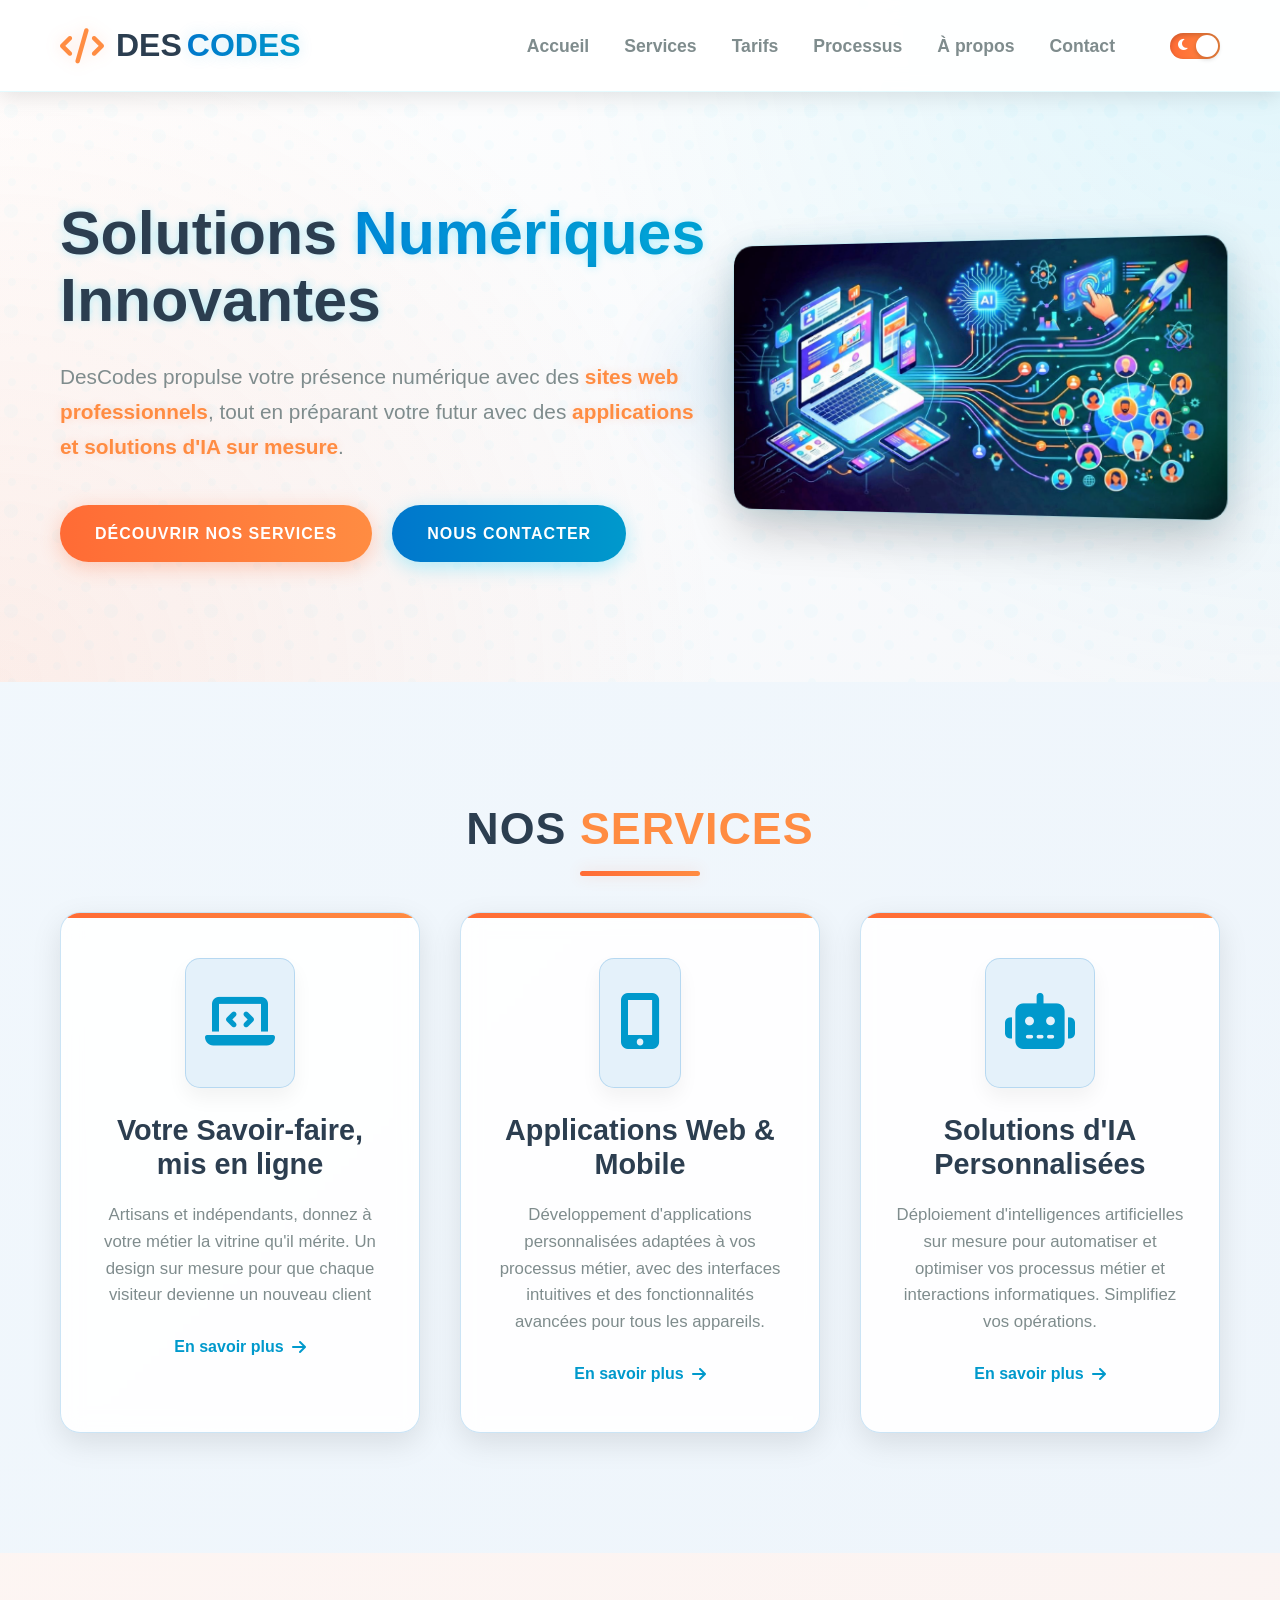
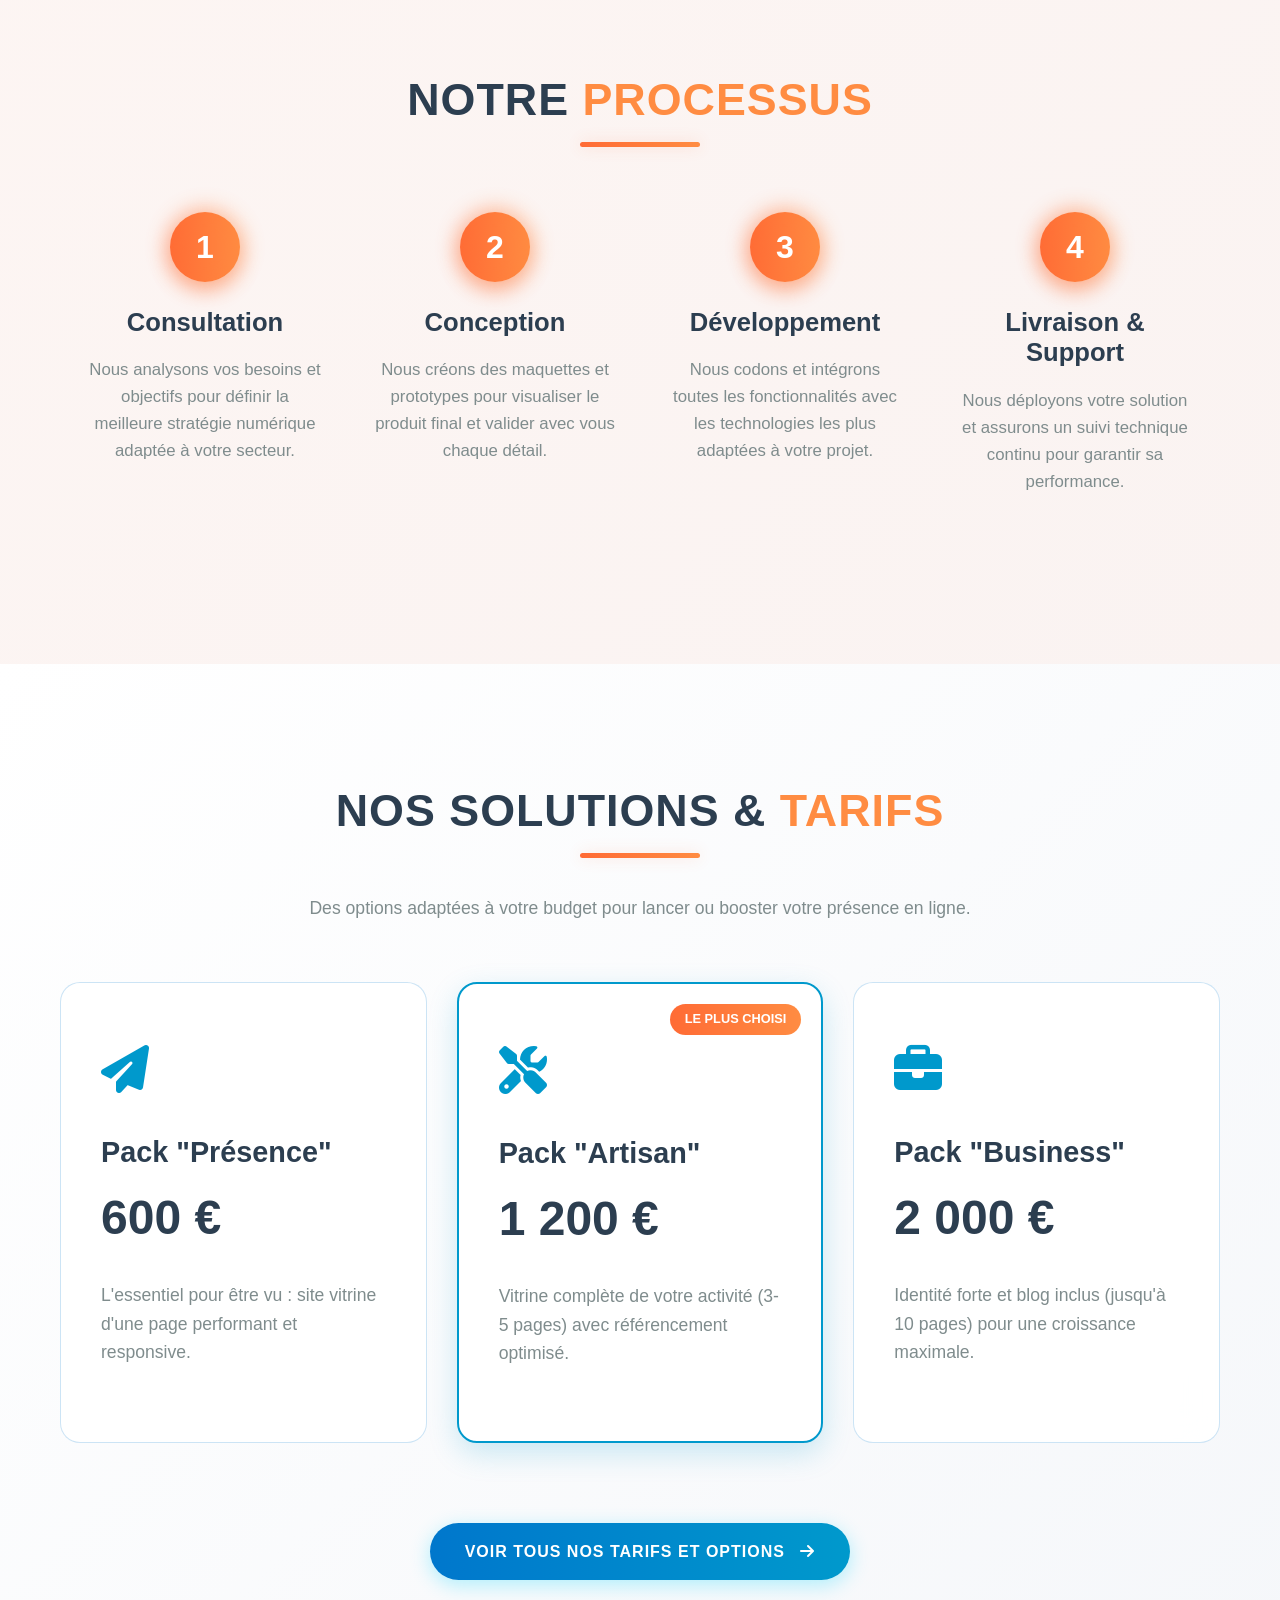
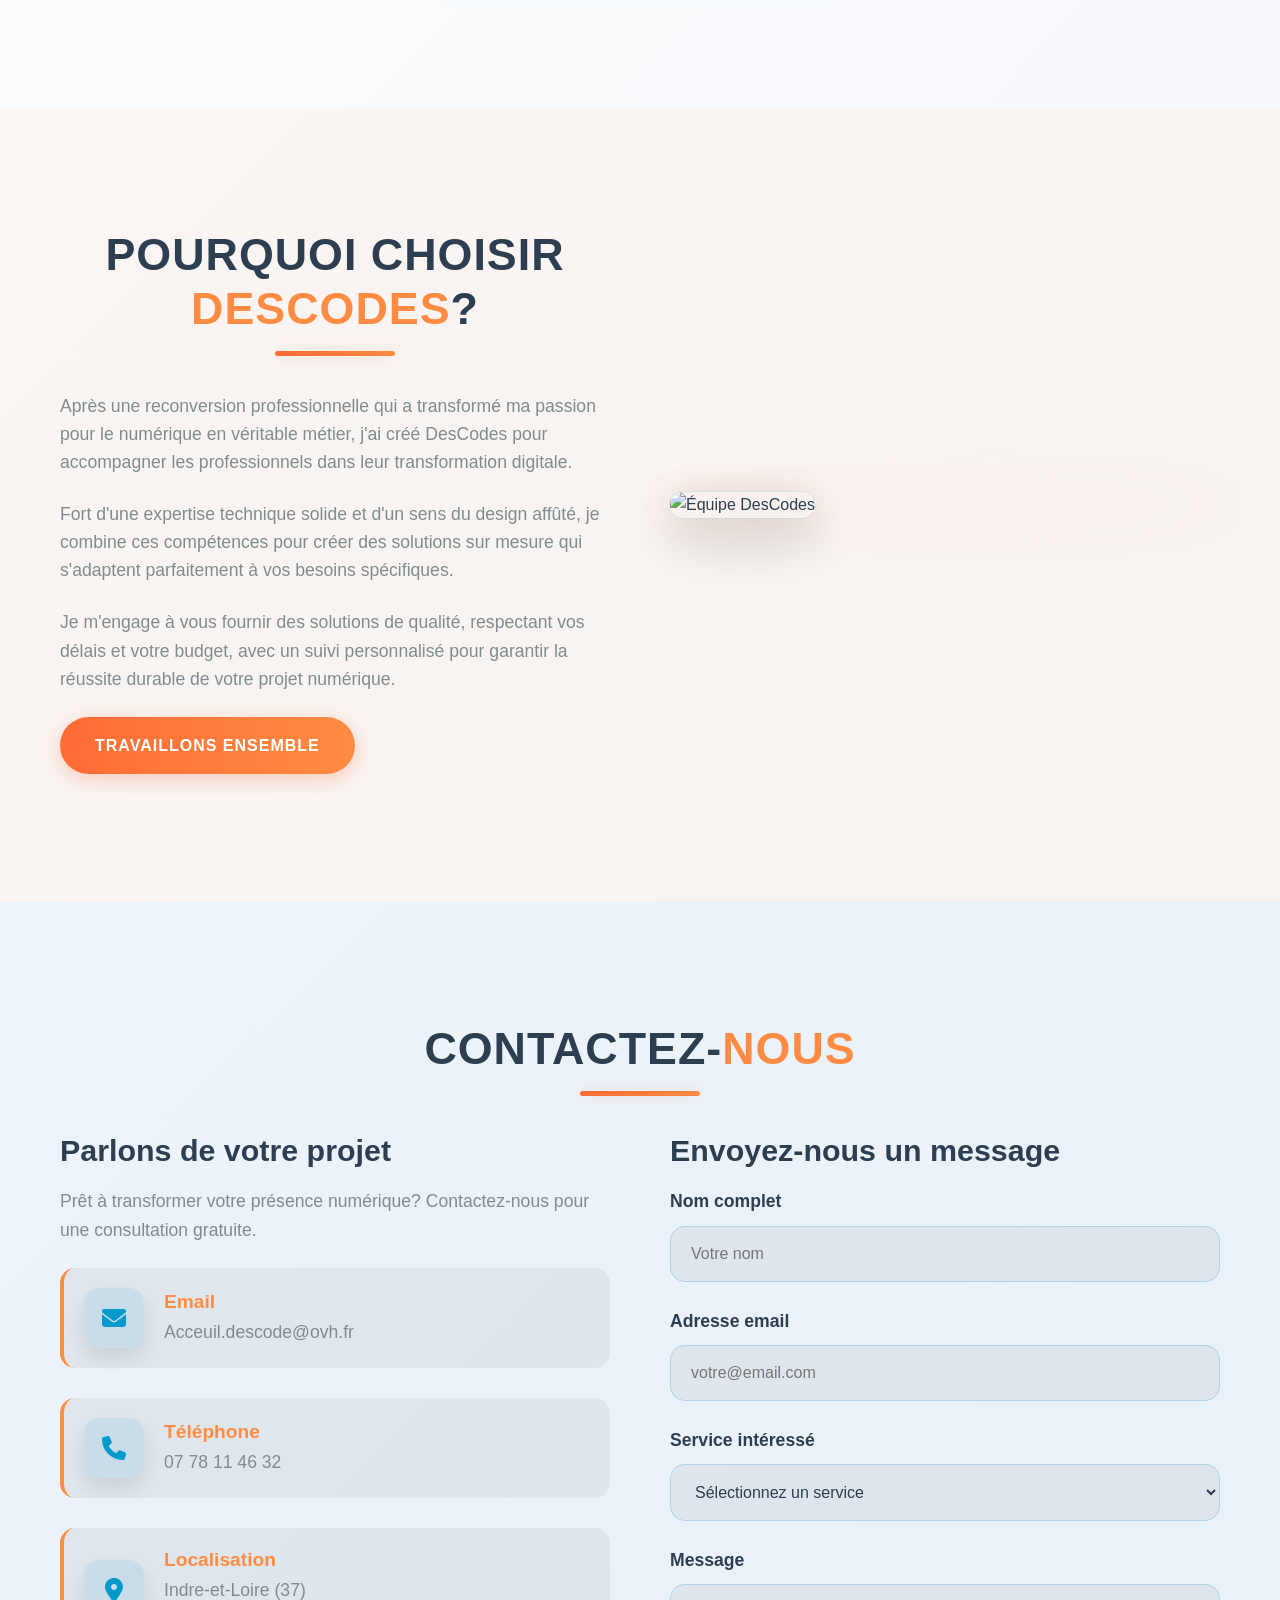
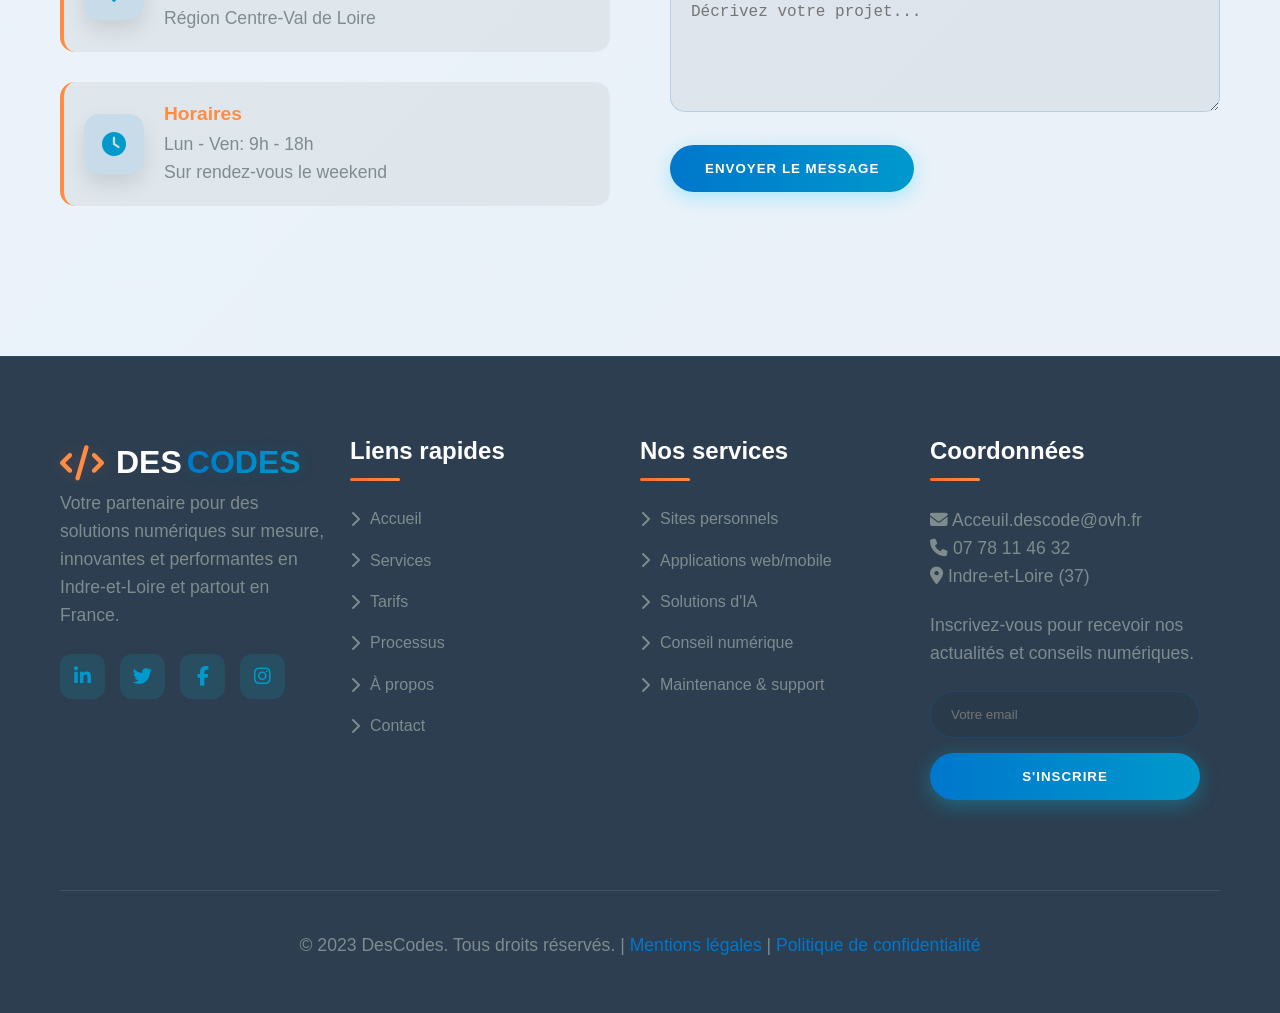
==== index.html @ be6fcc23 "Maj 02/03/26-20h45" ====
<!DOCTYPE html>
<html lang="fr">

<head>
    <meta charset="UTF-8">
    <meta name="viewport" content="width=device-width, initial-scale=1.0">
    <title>DesCodes | Solutions Numériques Innovantes</title>
    <link rel="stylesheet" href="https://cdnjs.cloudflare.com/ajax/libs/font-awesome/6.4.0/css/all.min.css">
    <link rel="stylesheet" href="css/style.css">
    <script>
        (function () {
            const savedTheme = localStorage.getItem('theme') || (window.matchMedia('(prefers-color-scheme: light)').matches ? 'light' : 'dark');
            document.documentElement.setAttribute('data-theme', savedTheme);
        })();
    </script>
</head>

<body>
    <!-- Header avec navigation -->
    <header>
        <div class="container header-container">
            <div class="logo">
                <i class="fas fa-code"></i>
                Des<span>Codes</span>
            </div>
            <nav class="desktop-nav">
                <ul id="navMenu">
                    <li><a href="#home">Accueil</a></li>
                    <li><a href="#services">Services</a></li>
                    <li><a href="pages_html/tarifs.html">Tarifs</a></li>
                    <li><a href="#process">Processus</a></li>
                    <li><a href="#about">À propos</a></li>
                    <li><a href="#contact">Contact</a></li>
                    <li class="desktop-theme">
                        <div class="theme-toggle">
                            <input type="checkbox" id="themeToggle">
                            <label for="themeToggle" class="toggle-slider">
                                <div class="toggle-icons">
                                    <i class="fas fa-moon"></i>
                                    <i class="fas fa-sun"></i>
                                </div>
                            </label>
                        </div>
                    </li>
                </ul>
            </nav>
            <div class="mobile-menu">
                <div class="theme-toggle desktop-theme">
                    <input type="checkbox" id="mobileThemeToggle">
                    <label for="mobileThemeToggle" class="toggle-slider">
                        <div class="toggle-icons">
                            <i class="fas fa-moon"></i>
                            <i class="fas fa-sun"></i>
                        </div>
                    </label>
                </div>
                <div class="mobile-menu-btn" id="mobileMenuBtn">
                    <i class="fas fa-bars"></i>
                </div>
            </div>
        </div>
    </header>

    <!-- Menu mobile -->
    <div class="mobile-nav" id="mobileNav">
        <button class="close-menu" id="closeMenu">
            <i class="fas fa-times"></i>
        </button>
        <ul>
            <li><a href="#home">Accueil</a></li>
            <li><a href="#services">Services</a></li>
            <li><a href="tarifs.html">Tarifs</a></li>
            <li><a href="#process">Processus</a></li>
            <li><a href="#about">À propos</a></li>
            <li><a href="#contact">Contact</a></li>
        </ul>
        <div class="mobile-theme-toggle">
            <span>Thème</span>
            <div class="theme-toggle">
                <input type="checkbox" id="mobileNavThemeToggle">
                <label for="mobileNavThemeToggle" class="toggle-slider">
                    <div class="toggle-icons">
                        <i class="fas fa-moon"></i>
                        <i class="fas fa-sun"></i>
                    </div>
                </label>
            </div>
        </div>
    </div>

    <!-- Section Hero -->
    <section class="hero" id="home">
        <div class="container hero-container">
            <div class="hero-content">
                <h1>Solutions <span>Numériques</span> Innovantes</h1>
                <p>DesCodes propulse votre présence numérique avec des <span class="hero-highlight">sites web
                        professionnels</span>, tout en préparant votre futur avec des <span
                        class="hero-highlight">applications et solutions d'IA
                        sur mesure</span>.</p>
                <div class="hero-buttons">
                    <a href="#services" class="btn">Découvrir nos services</a>
                    <a href="#contact" class="btn btn-neon">Nous contacter</a>
                </div>
            </div>
            <div class="hero-visual">
                <img src="media/hero.png" alt="DesCodes - Propulser le futur numérique">
            </div>
        </div>
    </section>

    <!-- Section Services -->
    <section class="services" id="services">
        <div class="container">
            <h2>Nos <span class="highlight">Services</span></h2>
            <div class="services-grid">
                <div class="service-card">
                    <div class="service-icon">
                        <i class="fas fa-laptop-code"></i>
                    </div>
                    <h3>Votre Savoir-faire, mis en ligne</h3>
                    <p>Artisans et indépendants, donnez à votre métier la vitrine qu'il mérite. Un design sur mesure
                        pour que chaque visiteur devienne un nouveau client</p>
                    <a href="#contact">En savoir plus <i class="fas fa-arrow-right"></i></a>
                </div>
                <div class="service-card">
                    <div class="service-icon">
                        <i class="fas fa-mobile-alt"></i>
                    </div>
                    <h3>Applications Web & Mobile</h3>
                    <p>Développement d'applications personnalisées adaptées à vos processus métier, avec des interfaces
                        intuitives et des fonctionnalités avancées pour tous les appareils.</p>
                    <a href="#contact">En savoir plus <i class="fas fa-arrow-right"></i></a>
                </div>
                <div class="service-card">
                    <div class="service-icon">
                        <i class="fas fa-robot"></i>
                    </div>
                    <h3>Solutions d'IA Personnalisées</h3>
                    <p>Déploiement d'intelligences artificielles sur mesure pour automatiser et optimiser vos processus
                        métier et interactions informatiques. Simplifiez vos opérations.</p>
                    <a href="#contact">En savoir plus <i class="fas fa-arrow-right"></i></a>
                </div>
            </div>
        </div>
    </section>

    <!-- Section Processus -->
    <section class="process" id="process">
        <div class="container">
            <h2>Notre <span class="highlight">Processus</span></h2>
            <div class="process-steps">
                <div class="step">
                    <div class="step-number">1</div>
                    <h3>Consultation</h3>
                    <p>Nous analysons vos besoins et objectifs pour définir la meilleure stratégie numérique adaptée à
                        votre secteur.</p>
                </div>
                <div class="step">
                    <div class="step-number">2</div>
                    <h3>Conception</h3>
                    <p>Nous créons des maquettes et prototypes pour visualiser le produit final et valider avec vous
                        chaque détail.</p>
                </div>
                <div class="step">
                    <div class="step-number">3</div>
                    <h3>Développement</h3>
                    <p>Nous codons et intégrons toutes les fonctionnalités avec les technologies les plus adaptées à
                        votre projet.</p>
                </div>
                <div class="step">
                    <div class="step-number">4</div>
                    <h3>Livraison & Support</h3>
                    <p>Nous déployons votre solution et assurons un suivi technique continu pour garantir sa
                        performance.</p>
                </div>
            </div>
        </div>
    </section>

    <!-- Section Aperçu Tarifs -->
    <section class="pricing-section" id="pricing-preview">
        <div class="container">
            <div class="pricing-header">
                <h2>Nos Solutions & <span class="highlight">Tarifs</span></h2>
                <p>Des options adaptées à votre budget pour lancer ou booster votre présence en ligne.</p>
            </div>

            <div class="pricing-grid">
                <!-- Pack Pré-visualisé 1 -->
                <div class="pricing-card">
                    <div class="pricing-icon"><i class="fas fa-paper-plane"></i></div>
                    <h3>Pack "Présence"</h3>
                    <div class="pricing-price">600 €</div>
                    <p>L'essentiel pour être vu : site vitrine d'une page performant et responsive.</p>
                </div>

                <!-- Pack Pré-visualisé 2 -->
                <div class="pricing-card featured">
                    <div class="badge">Le plus choisi</div>
                    <div class="pricing-icon"><i class="fas fa-tools"></i></div>
                    <h3>Pack "Artisan"</h3>
                    <div class="pricing-price">1 200 €</div>
                    <p>Vitrine complète de votre activité (3-5 pages) avec référencement optimisé.</p>
                </div>

                <!-- Pack Pré-visualisé 3 -->
                <div class="pricing-card">
                    <div class="pricing-icon"><i class="fas fa-briefcase"></i></div>
                    <h3>Pack "Business"</h3>
                    <div class="pricing-price">2 000 €</div>
                    <p>Identité forte et blog inclus (jusqu'à 10 pages) pour une croissance maximale.</p>
                </div>
            </div>

            <div style="text-align: center; margin-top: 40px;">
                <a href="pages_html/tarifs.html" class="btn btn-neon">Voir tous nos tarifs et options <i
                        class="fas fa-arrow-right" style="margin-left: 10px;"></i></a>
            </div>
        </div>
    </section>

    <!-- Section À propos -->
    <section class="about" id="about">
        <div class="container about-container">
            <div class="about-content">
                <h2>Pourquoi Choisir <span class="highlight">DesCodes</span>?</h2>
                <p>Après une reconversion professionnelle qui a transformé ma passion pour le numérique en véritable
                    métier, j'ai créé DesCodes pour accompagner les professionnels dans leur transformation digitale.
                </p>
                <p>Fort d'une expertise technique solide et d'un sens du design affûté, je combine ces compétences pour
                    créer des solutions sur mesure qui s'adaptent parfaitement à vos besoins spécifiques.</p>
                <p>Je m'engage à vous fournir des solutions de qualité, respectant vos délais et votre budget, avec un
                    suivi personnalisé pour garantir la réussite durable de votre projet numérique.</p>
                <a href="#contact" class="btn">Travaillons ensemble</a>
            </div>
            <div class="about-visual">
                <img src="https://images.unsplash.com/photo-1522071820081-009f0129c71c?ixlib=rb-4.0.3&ixid=M3wxMjA3fDB8MHxwaG90by1wYWdlfHx8fGVufDB8fHx8fA%3D%3D&auto=format&fit=crop&w=1170&q=80"
                    alt="Équipe DesCodes">
            </div>
        </div>
    </section>

    <!-- Section Contact -->
    <section class="contact" id="contact">
        <div class="container">
            <h2>Contactez-<span class="highlight">nous</span></h2>
            <div class="contact-container">
                <div class="contact-info">
                    <h3>Parlons de votre projet</h3>
                    <p>Prêt à transformer votre présence numérique? Contactez-nous pour une consultation gratuite.</p>

                    <div class="contact-info-item">
                        <div class="contact-info-icon">
                            <i class="fas fa-envelope"></i>
                        </div>
                        <div class="contact-detail">
                            <h4>Email</h4>
                            <p>Acceuil.descode@ovh.fr</p>
                        </div>
                    </div>

                    <div class="contact-info-item">
                        <div class="contact-info-icon">
                            <i class="fas fa-phone"></i>
                        </div>
                        <div class="contact-detail">
                            <h4>Téléphone</h4>
                            <p>07 78 11 46 32</p>
                        </div>
                    </div>

                    <div class="contact-info-item">
                        <div class="contact-info-icon">
                            <i class="fas fa-map-marker-alt"></i>
                        </div>
                        <div class="contact-detail">
                            <h4>Localisation</h4>
                            <p>Indre-et-Loire (37)<br>Région Centre-Val de Loire</p>
                        </div>
                    </div>

                    <div class="contact-info-item">
                        <div class="contact-info-icon">
                            <i class="fas fa-clock"></i>
                        </div>
                        <div class="contact-detail">
                            <h4>Horaires</h4>
                            <p>Lun - Ven: 9h - 18h<br>Sur rendez-vous le weekend</p>
                        </div>
                    </div>
                </div>

                <div class="contact-form">
                    <h3>Envoyez-nous un message</h3>
                    <form id="contactForm">
                        <div class="form-group">
                            <label for="name">Nom complet</label>
                            <input type="text" id="name" class="form-control" placeholder="Votre nom" required>
                        </div>
                        <div class="form-group">
                            <label for="email">Adresse email</label>
                            <input type="email" id="email" class="form-control" placeholder="votre@email.com" required>
                        </div>
                        <div class="form-group">
                            <label for="service">Service intéressé</label>
                            <select id="service" class="form-control" required>
                                <option value="">Sélectionnez un service</option>
                                <option value="site">Site personnel pour professionnel</option>
                                <option value="app">Application web ou mobile</option>
                                <option value="ia">Solution d'IA personnalisée</option>
                                <option value="multiple">Plusieurs services</option>
                                <option value="autre">Autre projet</option>
                            </select>
                        </div>
                        <div class="form-group">
                            <label for="message">Message</label>
                            <textarea id="message" class="form-control" rows="5" placeholder="Décrivez votre projet..."
                                required></textarea>
                        </div>
                        <button type="submit" class="btn btn-neon">Envoyer le message</button>
                    </form>
                </div>
            </div>
        </div>
    </section>

    <!-- Footer -->
    <footer>
        <div class="container">
            <div class="footer-container">
                <div class="footer-col">
                    <div class="logo">
                        <i class="fas fa-code"></i>
                        Des<span>Codes</span>
                    </div>
                    <p>Votre partenaire pour des solutions numériques sur mesure, innovantes et performantes en
                        Indre-et-Loire et partout en France.</p>
                    <div class="social-links">
                        <a href="#" title="LinkedIn"><i class="fab fa-linkedin-in"></i></a>
                        <a href="#" title="Twitter"><i class="fab fa-twitter"></i></a>
                        <a href="#" title="Facebook"><i class="fab fa-facebook-f"></i></a>
                        <a href="#" title="Instagram"><i class="fab fa-instagram"></i></a>
                    </div>
                </div>
                <div class="footer-col">
                    <h3>Liens rapides</h3>
                    <ul class="footer-links">
                        <li><a href="#home"><i class="fas fa-chevron-right"></i> Accueil</a></li>
                        <li><a href="#services"><i class="fas fa-chevron-right"></i> Services</a></li>
                        <li><a href="pages_html/tarifs.html"><i class="fas fa-chevron-right"></i> Tarifs</a></li>
                        <li><a href="#process"><i class="fas fa-chevron-right"></i> Processus</a></li>
                        <li><a href="#about"><i class="fas fa-chevron-right"></i> À propos</a></li>
                        <li><a href="#contact"><i class="fas fa-chevron-right"></i> Contact</a></li>
                    </ul>
                </div>
                <div class="footer-col">
                    <h3>Nos services</h3>
                    <ul class="footer-links">
                        <li><a href="#services"><i class="fas fa-chevron-right"></i> Sites personnels</a></li>
                        <li><a href="#services"><i class="fas fa-chevron-right"></i> Applications web/mobile</a></li>
                        <li><a href="#services"><i class="fas fa-chevron-right"></i> Solutions d'IA</a></li>
                        <li><a href="#services"><i class="fas fa-chevron-right"></i> Conseil numérique</a></li>
                        <li><a href="#services"><i class="fas fa-chevron-right"></i> Maintenance & support</a></li>
                    </ul>
                </div>
                <div class="footer-col">
                    <h3>Coordonnées</h3>
                    <div class="contact-detail">
                        <p><i class="fas fa-envelope"></i> Acceuil.descode@ovh.fr</p>
                        <p><i class="fas fa-phone"></i> 07 78 11 46 32</p>
                        <p><i class="fas fa-map-marker-alt"></i> Indre-et-Loire (37)</p>
                    </div>
                    <div class="newsletter-form">
                        <p>Inscrivez-vous pour recevoir nos actualités et conseils numériques.</p>
                        <input type="email" class="newsletter-input" placeholder="Votre email">
                        <button type="submit" class="btn btn-neon" style="width: 100%;">S'inscrire</button>
                    </div>
                </div>
            </div>
            <div class="copyright">
                <p>&copy; 2023 DesCodes. Tous droits réservés. | <a href="#">Mentions légales</a> | <a
                        href="#">Politique de confidentialité</a></p>
            </div>
        </div>
    </footer>

    <script src="js/script.js"></script>
</body>

</html>
---- css/style.css ----
/* Variables de thème */
:root {
    /* Variables communes */
    --transition: all 0.3s ease;
    --shadow: 0 10px 30px rgba(0, 0, 0, 0.1);
    --radius: 20px;

    /* Thème sombre (par défaut) */
    --primary: #0a192f;
    --secondary: #00d4ff;
    --accent: #ff6b35;
    --accent-glow: rgba(255, 107, 53, 0.3);
    --neon-blue: #00f3ff;
    --neon-blue-glow: rgba(0, 243, 255, 0.4);
    --neon-orange: #ff8c42;
    --neon-orange-glow: rgba(255, 140, 66, 0.4);
    --light: #f8f9fa;
    --dark: #0a1520;
    --success: #2ecc71;
    --text: #ffffff;
    --text-light: #b0b7c3;
    --card-bg: rgba(15, 25, 45, 0.8);
    --gradient-primary: linear-gradient(135deg, #0a192f 0%, #1a2c4d 100%);
    --gradient-accent: linear-gradient(90deg, #ff6b35 0%, #ff8c42 100%);
    --gradient-neon: linear-gradient(90deg, #00d4ff 0%, #00f3ff 100%);
    --header-bg: rgba(10, 25, 47, 0.95);
    --footer-bg: #0a1520;
    --form-bg: rgba(255, 255, 255, 0.05);
    --form-border: rgba(0, 212, 255, 0.2);
}

/* Thème clair */
[data-theme="light"] {
    --primary: #ffffff;
    --secondary: #0077cc;
    --accent: #ff6b35;
    --accent-glow: rgba(255, 107, 53, 0.2);
    --neon-blue: #0099cc;
    --neon-blue-glow: rgba(0, 153, 204, 0.2);
    --neon-orange: #ff8c42;
    --neon-orange-glow: rgba(255, 140, 66, 0.2);
    --light: #f8f9fa;
    --dark: #2c3e50;
    --text: #2c3e50;
    --text-light: #7f8c8d;
    --card-bg: rgba(255, 255, 255, 0.9);
    --gradient-primary: linear-gradient(135deg, #ffffff 0%, #f5f7fa 100%);
    --gradient-accent: linear-gradient(90deg, #ff6b35 0%, #ff8c42 100%);
    --gradient-neon: linear-gradient(90deg, #0077cc 0%, #0099cc 100%);
    --header-bg: rgba(255, 255, 255, 0.95);
    --footer-bg: #2c3e50;
    --form-bg: rgba(0, 0, 0, 0.05);
    --form-border: rgba(0, 119, 204, 0.2);
}

/* Reset et styles de base */
* {
    margin: 0;
    padding: 0;
    box-sizing: border-box;
}

html {
    scroll-behavior: smooth;
}

body {
    font-family: 'Segoe UI', Tahoma, Geneva, Verdana, sans-serif;
    line-height: 1.6;
    color: var(--text);
    background: var(--gradient-primary);
    overflow-x: hidden;
    transition: var(--transition);
}

.container {
    width: 100%;
    max-width: 1200px;
    margin: 0 auto;
    padding: 0 20px;
}

/* Typographie */
h1,
h2,
h3,
h4 {
    font-weight: 800;
    line-height: 1.2;
    margin-bottom: 1rem;
}

h1 {
    font-size: 3.8rem;
    color: var(--text);
    text-shadow: 0 0 10px rgba(0, 212, 255, 0.3);
}

h1 span {
    background: var(--gradient-neon);
    -webkit-background-clip: text;
    background-clip: text;
    color: transparent;
    display: inline-block;
}

h2 {
    font-size: 2.8rem;
    color: var(--text);
    text-align: center;
    margin-bottom: 3.5rem;
    position: relative;
    text-transform: uppercase;
    letter-spacing: 1px;
}

h2:after {
    content: '';
    position: absolute;
    bottom: -20px;
    left: 50%;
    transform: translateX(-50%);
    width: 120px;
    height: 5px;
    background: var(--gradient-accent);
    border-radius: 3px;
    box-shadow: 0 0 15px var(--accent-glow);
}

h3 {
    font-size: 1.9rem;
    color: var(--text);
    margin-bottom: 1.2rem;
}

.highlight {
    color: var(--neon-orange);
    font-weight: 700;
}

p {
    margin-bottom: 1.5rem;
    color: var(--text-light);
    font-size: 1.1rem;
    transition: var(--transition);
}

a {
    text-decoration: none;
    color: var(--secondary);
    transition: var(--transition);
}

/* Boutons */
.btn {
    display: inline-block;
    padding: 16px 35px;
    background: var(--gradient-accent);
    color: white;
    border-radius: 50px;
    font-weight: 700;
    border: none;
    cursor: pointer;
    transition: var(--transition);
    text-align: center;
    text-transform: uppercase;
    letter-spacing: 1px;
    position: relative;
    overflow: hidden;
    z-index: 1;
    box-shadow: 0 5px 20px rgba(255, 107, 53, 0.3);
}

.btn:before {
    content: '';
    position: absolute;
    top: 0;
    left: 0;
    width: 100%;
    height: 100%;
    background: var(--gradient-neon);
    z-index: -1;
    opacity: 0;
    transition: var(--transition);
}

.btn:hover {
    transform: translateY(-5px);
    box-shadow: 0 10px 25px rgba(255, 107, 53, 0.4);
}

.btn:hover:before {
    opacity: 1;
}

.btn-neon {
    background: var(--gradient-neon);
    box-shadow: 0 5px 20px rgba(0, 212, 255, 0.3);
}

.btn-neon:hover {
    box-shadow: 0 10px 25px rgba(0, 212, 255, 0.4);
}

.btn-neon:before {
    background: var(--gradient-accent);
}

/* Header et Navigation */
header {
    position: fixed;
    top: 0;
    left: 0;
    width: 100%;
    z-index: 1000;
    background-color: var(--header-bg);
    backdrop-filter: blur(10px);
    box-shadow: 0 5px 20px rgba(0, 0, 0, 0.1);
    padding: 20px 0;
    transition: var(--transition);
    border-bottom: 1px solid rgba(0, 212, 255, 0.1);
}

.header-container {
    display: flex;
    justify-content: space-between;
    align-items: center;
}

.logo {
    font-size: 2rem;
    font-weight: 900;
    color: var(--text);
    display: flex;
    align-items: center;
    text-transform: uppercase;
    transition: var(--transition);
}

.logo span {
    background: var(--gradient-neon);
    -webkit-background-clip: text;
    background-clip: text;
    color: transparent;
    margin-left: 5px;
    text-shadow: 0 0 15px var(--neon-blue-glow);
}

.logo i {
    margin-right: 12px;
    color: var(--neon-orange);
    font-size: 2.2rem;
    filter: drop-shadow(0 0 8px var(--accent-glow));
}

nav ul {
    display: flex;
    list-style: none;
    align-items: center;
}

nav ul li {
    margin-left: 35px;
}

nav ul li a {
    color: var(--text-light);
    font-weight: 600;
    font-size: 1.1rem;
    position: relative;
    padding: 5px 0;
}

nav ul li a:after {
    content: '';
    position: absolute;
    bottom: 0;
    left: 0;
    width: 0;
    height: 3px;
    background: var(--gradient-accent);
    border-radius: 3px;
    transition: var(--transition);
}

nav ul li a:hover {
    color: var(--text);
}

nav ul li a:hover:after {
    width: 100%;
}

/* Toggle thème */
.theme-toggle {
    display: flex;
    align-items: center;
    margin-left: 20px;
    cursor: pointer;
}

.theme-toggle input {
    display: none;
}

.toggle-slider {
    width: 50px;
    height: 26px;
    background: var(--gradient-accent);
    border-radius: 50px;
    position: relative;
    transition: var(--transition);
    box-shadow: inset 0 2px 5px rgba(0, 0, 0, 0.2);
}

.toggle-slider:before {
    content: '';
    position: absolute;
    width: 22px;
    height: 22px;
    border-radius: 50%;
    background: white;
    top: 2px;
    left: 2px;
    transition: var(--transition);
    box-shadow: 0 2px 5px rgba(0, 0, 0, 0.2);
}

.theme-toggle input:checked+.toggle-slider:before {
    transform: translateX(24px);
}

.toggle-icons {
    position: absolute;
    width: 100%;
    height: 100%;
    display: flex;
    justify-content: space-between;
    align-items: center;
    padding: 0 8px;
    color: white;
    font-size: 0.8rem;
}

.mobile-menu {
    display: none;
    font-size: 1.8rem;
    cursor: pointer;
    color: var(--neon-blue);
    margin-left: 20px;
}

/* Hero Section */
.hero {
    padding: 200px 0 120px;
    background: radial-gradient(circle at top right, rgba(0, 212, 255, 0.1) 0%, transparent 50%),
        radial-gradient(circle at bottom left, rgba(255, 107, 53, 0.1) 0%, transparent 50%),
        var(--gradient-primary);
    position: relative;
    overflow: hidden;
}

.hero:before {
    content: '';
    position: absolute;
    top: 0;
    left: 0;
    width: 100%;
    height: 100%;
    background: url("data:image/svg+xml,%3Csvg width='100' height='100' viewBox='0 0 100 100' xmlns='http://www.w3.org/2000/svg'%3E%3Cpath d='M11 18c3.866 0 7-3.134 7-7s-3.134-7-7-7-7 3.134-7 7 3.134 7 7 7zm48 25c3.866 0 7-3.134 7-7s-3.134-7-7-7-7 3.134-7 7 3.134 7 7 7zm-43-7c1.657 0 3-1.343 3-3s-1.343-3-3-3-3 1.343-3 3 1.343 3 3 3zm63 31c1.657 0 3-1.343 3-3s-1.343-3-3-3-3 1.343-3 3 1.343 3 3 3zM34 90c1.657 0 3-1.343 3-3s-1.343-3-3-3-3 1.343-3 3 1.343 3 3 3zm56-76c1.657 0 3-1.343 3-3s-1.343-3-3-3-3 1.343-3 3 1.343 3 3 3zM12 86c2.21 0 4-1.79 4-4s-1.79-4-4-4-4 1.79-4 4 1.79 4 4 4zm28-65c2.21 0 4-1.79 4-4s-1.79-4-4-4-4 1.79-4 4 1.79 4 4 4zm23-11c2.76 0 5-2.24 5-5s-2.24-5-5-5-5 2.24-5 5 2.24 5 5 5zm-6 60c2.21 0 4-1.79 4-4s-1.79-4-4-4-4 1.79-4 4 1.79 4 4 4zm29 22c2.76 0 5-2.24 5-5s-2.24-5-5-5-5 2.24-5 5 2.24 5 5 5zM32 63c2.76 0 5-2.24 5-5s-2.24-5-5-5-5 2.24-5 5 2.24 5 5 5zm57-13c2.76 0 5-2.24 5-5s-2.24-5-5-5-5 2.24-5 5 2.24 5 5 5zm-9-21c1.105 0 2-.895 2-2s-.895-2-2-2-2 .895-2 2 .895 2 2 2zM60 91c1.105 0 2-.895 2-2s-.895-2-2-2-2 .895-2 2 .895 2 2 2zM35 41c1.105 0 2-.895 2-2s-.895-2-2-2-2 .895-2 2 .895 2 2 2zM12 60c1.105 0 2-.895 2-2s-.895-2-2-2-2 .895-2 2 .895 2 2 2z' fill='%2300d4ff' fill-opacity='0.05' fill-rule='evenodd'/%3E%3C/svg%3E");
    opacity: 0.5;
}

.hero-container {
    display: flex;
    align-items: center;
    justify-content: space-between;
    position: relative;
    z-index: 1;
}

.hero-content {
    flex: 1;
    max-width: 650px;
}

.hero h1 {
    margin-bottom: 25px;
    line-height: 1.1;
}

.hero p {
    font-size: 1.3rem;
    margin-bottom: 40px;
    color: var(--text-light);
    line-height: 1.7;
}

.hero-highlight {
    color: var(--neon-orange);
    font-weight: 700;
    text-shadow: 0 0 10px var(--accent-glow);
}

.hero-buttons {
    display: flex;
    gap: 20px;
    flex-wrap: wrap;
}

.hero-visual {
    flex: 1;
    max-width: 500px;
    position: relative;
}

.hero-visual img {
    max-width: 100%;
    border-radius: var(--radius);
    box-shadow: 0 20px 50px rgba(0, 0, 0, 0.2),
        0 0 0 1px rgba(0, 212, 255, 0.1),
        0 0 30px rgba(0, 212, 255, 0.1);
    transform: perspective(1000px) rotateY(-10deg);
    transition: var(--transition);
}

.hero-visual img:hover {
    transform: perspective(1000px) rotateY(0deg);
}

.hero-visual:after {
    content: '';
    position: absolute;
    top: 10%;
    left: -10%;
    width: 120%;
    height: 80%;
    background: var(--gradient-neon);
    opacity: 0.1;
    filter: blur(40px);
    z-index: -1;
    border-radius: 50%;
}

/* Services Section */
.services {
    padding: 120px 0;
    position: relative;
    background: rgba(10, 25, 47, 0.05);
    transition: var(--transition);
}

[data-theme="light"] .services {
    background: rgba(0, 119, 204, 0.05);
}

.services-grid {
    display: grid;
    grid-template-columns: repeat(auto-fit, minmax(320px, 1fr));
    gap: 40px;
    margin-top: 40px;
    position: relative;
    z-index: 1;
}

.service-card {
    background: var(--card-bg);
    border-radius: var(--radius);
    padding: 45px 35px;
    box-shadow: var(--shadow);
    transition: var(--transition);
    text-align: center;
    border: 1px solid var(--form-border);
    position: relative;
    overflow: hidden;
    backdrop-filter: blur(10px);
}

.service-card:before {
    content: '';
    position: absolute;
    top: 0;
    left: 0;
    width: 100%;
    height: 5px;
    background: var(--gradient-accent);
}

.service-card:hover {
    transform: translateY(-15px);
    box-shadow: 0 25px 50px rgba(0, 0, 0, 0.15),
        0 0 30px var(--neon-blue-glow);
    border-color: var(--neon-blue);
}

.service-icon {
    font-size: 3.5rem;
    margin-bottom: 25px;
    display: inline-block;
    padding: 20px;
    border-radius: 15px;
    background: rgba(0, 212, 255, 0.1);
    color: var(--neon-blue);
    box-shadow: 0 10px 20px rgba(0, 0, 0, 0.1),
        inset 0 0 0 1px rgba(0, 212, 255, 0.2);
}

[data-theme="light"] .service-icon {
    background: rgba(0, 119, 204, 0.1);
    box-shadow: 0 10px 20px rgba(0, 0, 0, 0.05),
        inset 0 0 0 1px rgba(0, 119, 204, 0.2);
}

.service-card h3 {
    margin-bottom: 20px;
    font-size: 1.8rem;
}

.service-card p {
    margin-bottom: 25px;
    font-size: 1.05rem;
}

.service-card a {
    color: var(--neon-blue);
    font-weight: 700;
    display: inline-flex;
    align-items: center;
    gap: 8px;
    position: relative;
}

.service-card a:after {
    content: '';
    position: absolute;
    bottom: -5px;
    left: 0;
    width: 0;
    height: 2px;
    background: var(--gradient-accent);
    transition: var(--transition);
}

.service-card a:hover:after {
    width: 100%;
}

/* Section Processus */
.process {
    padding: 120px 0;
    background: rgba(15, 25, 45, 0.05);
    position: relative;
    transition: var(--transition);
}

[data-theme="light"] .process {
    background: rgba(255, 107, 53, 0.05);
}

.process-steps {
    display: flex;
    justify-content: space-between;
    margin-top: 60px;
    flex-wrap: wrap;
    position: relative;
    z-index: 1;
}

.step {
    flex: 1;
    min-width: 250px;
    text-align: center;
    padding: 25px;
    position: relative;
}

.step-number {
    display: inline-block;
    width: 70px;
    height: 70px;
    line-height: 70px;
    background: var(--gradient-accent);
    color: white;
    border-radius: 50%;
    font-size: 2rem;
    font-weight: 900;
    margin-bottom: 25px;
    box-shadow: 0 10px 20px rgba(255, 107, 53, 0.3);
    position: relative;
    z-index: 1;
}

.step-number:after {
    content: '';
    position: absolute;
    top: -5px;
    left: -5px;
    right: -5px;
    bottom: -5px;
    background: var(--gradient-accent);
    border-radius: 50%;
    z-index: -1;
    opacity: 0.4;
    filter: blur(10px);
}

.step h3 {
    margin-bottom: 20px;
    font-size: 1.6rem;
}

.step p {
    font-size: 1.05rem;
}

/* Section À Propos */
.about {
    padding: 120px 0;
    position: relative;
    background: rgba(10, 25, 47, 0.05);
    transition: var(--transition);
}

[data-theme="light"] .about {
    background: rgba(255, 140, 66, 0.05);
}

.about-container {
    display: flex;
    align-items: center;
    gap: 60px;
    position: relative;
    z-index: 1;
}

.about-content {
    flex: 1;
}

.about-visual {
    flex: 1;
    position: relative;
}

.about-visual img {
    width: 100%;
    border-radius: var(--radius);
    box-shadow: 0 20px 50px rgba(0, 0, 0, 0.2),
        0 0 0 1px rgba(0, 212, 255, 0.1),
        0 0 30px rgba(255, 107, 53, 0.1);
    transition: var(--transition);
}

.about-visual img:hover {
    transform: scale(1.02);
}

.about-visual:after {
    content: '';
    position: absolute;
    top: 10%;
    right: -10%;
    width: 120%;
    height: 80%;
    background: var(--gradient-accent);
    opacity: 0.1;
    filter: blur(40px);
    z-index: -1;
    border-radius: 50%;
}

/* Section Contact */
.contact {
    padding: 120px 0;
    background: rgba(15, 25, 45, 0.1);
    position: relative;
    transition: var(--transition);
}

[data-theme="light"] .contact {
    background: rgba(0, 119, 204, 0.05);
}

.contact-container {
    display: flex;
    gap: 60px;
    flex-wrap: wrap;
    position: relative;
    z-index: 1;
}

.contact-info {
    flex: 1;
    min-width: 300px;
}

.contact-form {
    flex: 1;
    min-width: 300px;
}

.contact-info-item {
    display: flex;
    align-items: center;
    margin-bottom: 30px;
    padding: 20px;
    background: var(--form-bg);
    border-radius: 15px;
    border-left: 4px solid var(--neon-orange);
    transition: var(--transition);
}

.contact-info-item:hover {
    background: rgba(255, 255, 255, 0.1);
    transform: translateX(10px);
}

[data-theme="light"] .contact-info-item:hover {
    background: rgba(0, 0, 0, 0.05);
}

.contact-info-icon {
    width: 60px;
    height: 60px;
    background: rgba(0, 212, 255, 0.1);
    border-radius: 15px;
    display: flex;
    align-items: center;
    justify-content: center;
    margin-right: 20px;
    font-size: 1.5rem;
    color: var(--neon-blue);
    box-shadow: 0 10px 20px rgba(0, 0, 0, 0.1);
}

[data-theme="light"] .contact-info-icon {
    background: rgba(0, 119, 204, 0.1);
}

.contact-detail {
    display: flex;
    flex-direction: column;
}

.contact-detail h4 {
    color: var(--neon-orange);
    font-size: 1.2rem;
    margin-bottom: 5px;
}

.contact-detail p {
    color: var(--text-light);
    margin-bottom: 0;
    font-size: 1.1rem;
}

.form-group {
    margin-bottom: 25px;
}

.form-group label {
    display: block;
    margin-bottom: 10px;
    color: var(--text);
    font-weight: 600;
    font-size: 1.1rem;
}

.form-control {
    width: 100%;
    padding: 18px 20px;
    border-radius: 15px;
    border: 1px solid var(--form-border);
    background: var(--form-bg);
    color: var(--text);
    font-size: 1rem;
    transition: var(--transition);
}

.form-control:focus {
    outline: none;
    background: rgba(255, 255, 255, 0.1);
    border-color: var(--neon-blue);
    box-shadow: 0 0 20px var(--neon-blue-glow);
}

[data-theme="light"] .form-control:focus {
    background: rgba(0, 0, 0, 0.05);
}

/* Footer */
footer {
    background: var(--footer-bg);
    color: white;
    padding: 80px 0 30px;
    position: relative;
    border-top: 1px solid rgba(0, 212, 255, 0.1);
    transition: var(--transition);
}

footer .logo {
    color: #ffffff !important;
}

.footer-container {
    display: flex;
    flex-wrap: wrap;
    justify-content: space-between;
    margin-bottom: 50px;
    position: relative;
    z-index: 1;
}

.footer-col {
    flex: 1;
    min-width: 250px;
    margin-bottom: 40px;
    padding-right: 20px;
}

.footer-col h3 {
    color: white;
    margin-bottom: 25px;
    font-size: 1.5rem;
    position: relative;
    padding-bottom: 15px;
}

.footer-col h3:after {
    content: '';
    position: absolute;
    bottom: 0;
    left: 0;
    width: 50px;
    height: 3px;
    background: var(--gradient-accent);
    border-radius: 3px;
}

.footer-links {
    list-style: none;
}

.footer-links li {
    margin-bottom: 15px;
}

.footer-links a {
    color: var(--text-light);
    display: inline-flex;
    align-items: center;
    gap: 10px;
    transition: var(--transition);
}

.footer-links a:hover {
    color: var(--neon-blue);
    transform: translateX(5px);
}

.social-links {
    display: flex;
    margin-top: 25px;
    gap: 15px;
}

.social-links a {
    display: inline-flex;
    align-items: center;
    justify-content: center;
    width: 45px;
    height: 45px;
    background: rgba(0, 212, 255, 0.1);
    border-radius: 12px;
    color: var(--neon-blue);
    font-size: 1.2rem;
    transition: var(--transition);
}

.social-links a:hover {
    background: var(--gradient-neon);
    color: var(--primary);
    transform: translateY(-5px);
    box-shadow: 0 10px 20px var(--neon-blue-glow);
}

.newsletter-form {
    margin-top: 20px;
}

.newsletter-input {
    width: 100%;
    padding: 15px 20px;
    border-radius: 50px;
    border: 1px solid var(--form-border);
    background: var(--form-bg);
    color: var(--text);
    margin-bottom: 15px;
}

.copyright {
    text-align: center;
    padding-top: 40px;
    border-top: 1px solid rgba(255, 255, 255, 0.1);
    color: var(--text-light);
    font-size: 0.95rem;
    position: relative;
    z-index: 1;
}

/* Menu mobile */
.mobile-nav {
    position: fixed;
    top: 0;
    right: -100%;
    width: 300px;
    height: 100vh;
    background: var(--header-bg);
    backdrop-filter: blur(20px);
    z-index: 2000;
    transition: var(--transition);
    padding: 80px 30px 30px;
    box-shadow: -10px 0 30px rgba(0, 0, 0, 0.2);
    overflow-y: auto;
}

.mobile-nav.active {
    right: 0;
}

.mobile-nav ul {
    list-style: none;
    flex-direction: column;
    align-items: flex-start;
}

.mobile-nav ul li {
    margin: 0 0 25px 0;
    width: 100%;
}

.mobile-nav ul li a {
    font-size: 1.3rem;
    padding: 10px 0;
    display: block;
    width: 100%;
    border-bottom: 1px solid rgba(255, 255, 255, 0.1);
}

[data-theme="light"] .mobile-nav ul li a {
    border-bottom: 1px solid rgba(0, 0, 0, 0.1);
}

.mobile-theme-toggle {
    margin-top: 30px;
    padding-top: 20px;
    border-top: 1px solid rgba(255, 255, 255, 0.1);
    display: flex;
    align-items: center;
    justify-content: space-between;
}

[data-theme="light"] .mobile-theme-toggle {
    border-top: 1px solid rgba(0, 0, 0, 0.1);
}

.mobile-theme-toggle span {
    color: var(--text);
    font-weight: 600;
}

.close-menu {
    position: absolute;
    top: 25px;
    right: 25px;
    font-size: 1.8rem;
    color: var(--neon-blue);
    cursor: pointer;
    background: none;
    border: none;
}

/* Responsive Design */
@media (max-width: 1100px) {
    h1 {
        font-size: 3.2rem;
    }

    h2 {
        font-size: 2.5rem;
    }

    .hero-container,
    .about-container {
        flex-direction: column;
    }

    .hero-content,
    .about-content {
        margin-bottom: 70px;
        text-align: center;
    }

    .hero-buttons {
        justify-content: center;
    }

    .hero-visual,
    .about-visual {
        max-width: 80%;
    }

    .process-steps {
        flex-direction: column;
        align-items: center;
    }

    .step {
        margin-bottom: 50px;
        max-width: 400px;
    }
}

@media (max-width: 1100px) {
    .desktop-nav {
        display: none;
    }

    .mobile-menu {
        display: flex;
        align-items: center;
    }

    /* Masquer le toggle thème du header sur mobile car il est dans le menu latéral */
    .mobile-menu .theme-toggle {
        display: none;
    }

    .mobile-menu-btn {
        display: block;
    }

    .hero {
        padding: 160px 0 80px;
    }

    .services,
    .process,
    .about,
    .contact {
        padding: 80px 0;
    }

    h1 {
        font-size: 2.5rem;
    }

    h2 {
        font-size: 2rem;
    }

    .hero-visual,
    .about-visual {
        max-width: 100%;
    }
}

@media (min-width: 1101px) {
    .mobile-nav {
        display: none;
    }
}

@media (max-width: 576px) {
    h1 {
        font-size: 2.2rem;
    }

    h2 {
        font-size: 1.8rem;
    }

    .btn {
        padding: 14px 30px;
        font-size: 0.9rem;
    }

    .service-card {
        padding: 35px 25px;
    }

    .hero-buttons {
        flex-direction: column;
        align-items: center;
    }

    .hero-buttons .btn {
        width: 100%;
        max-width: 300px;
    }

    .contact-info-item {
        flex-direction: column;
        text-align: center;
    }

    .contact-info-icon {
        margin-right: 0;
        margin-bottom: 15px;
    }

    .mobile-nav {
        width: 100%;
    }
}

/* --- Section Tarifs Professionnelle --- */
.pricing-section {
    padding: 120px 0;
    position: relative;
    background: var(--gradient-primary);
}

.pricing-header {
    text-align: center;
    max-width: 800px;
    margin: 0 auto 60px;
}

.pricing-grid {
    display: grid;
    grid-template-columns: repeat(auto-fit, minmax(320px, 1fr));
    gap: 30px;
    margin-bottom: 80px;
}

.pricing-card {
    background: var(--card-bg);
    border-radius: var(--radius);
    padding: 50px 40px;
    border: 1px solid var(--form-border);
    transition: var(--transition);
    position: relative;
    display: flex;
    flex-direction: column;
    backdrop-filter: blur(15px);
}

.pricing-card:hover {
    transform: translateY(-15px);
    border-color: var(--neon-blue);
    box-shadow: 0 20px 40px rgba(0, 0, 0, 0.2), 0 0 30px var(--neon-blue-glow);
}

.pricing-card.featured {
    border: 2px solid var(--neon-blue);
    box-shadow: 0 10px 30px var(--neon-blue-glow);
    transform: scale(1.05);
    z-index: 2;
}

.pricing-card.featured:hover {
    transform: translateY(-15px) scale(1.05);
}

.badge {
    position: absolute;
    top: 20px;
    right: 20px;
    background: var(--gradient-accent);
    color: white;
    padding: 5px 15px;
    border-radius: 20px;
    font-size: 0.8rem;
    font-weight: 700;
    text-transform: uppercase;
}

.pricing-icon {
    font-size: 3rem;
    color: var(--neon-blue);
    margin-bottom: 25px;
}

.pricing-card h3 {
    font-size: 1.8rem;
    margin-bottom: 10px;
}

.pricing-price {
    font-size: 3rem;
    font-weight: 900;
    margin-bottom: 25px;
    color: var(--text);
    display: flex;
    align-items: baseline;
    gap: 5px;
}

.pricing-price span {
    font-size: 1.2rem;
    font-weight: 600;
    color: var(--text-light);
}

.pricing-features {
    list-style: none;
    margin-bottom: 40px;
    flex-grow: 1;
}

.pricing-features li {
    margin-bottom: 15px;
    display: flex;
    align-items: center;
    gap: 12px;
    color: var(--text-light);
    font-size: 1rem;
}

.pricing-features li i {
    color: var(--success);
    font-size: 1.1rem;
}

.pricing-card .btn {
    width: 100%;
}

/* Grille secondaire pour Visibilité & Annuel */
.pricing-secondary {
    display: grid;
    grid-template-columns: repeat(auto-fit, minmax(450px, 1fr));
    gap: 30px;
    margin-bottom: 80px;
}

.secondary-card {
    background: var(--card-bg);
    border-radius: var(--radius);
    padding: 30px;
    border: 1px solid var(--form-border);
    display: flex;
    gap: 25px;
    align-items: center;
    transition: var(--transition);
}

.secondary-card:hover {
    border-color: var(--neon-orange);
    box-shadow: 0 10px 20px rgba(0, 0, 0, 0.1);
}

.secondary-icon {
    width: 70px;
    height: 70px;
    background: rgba(255, 107, 53, 0.1);
    border-radius: 15px;
    display: flex;
    align-items: center;
    justify-content: center;
    font-size: 2rem;
    color: var(--neon-orange);
    flex-shrink: 0;
}

.secondary-info h4 {
    margin-bottom: 5px;
    font-size: 1.4rem;
}

.secondary-info p {
    margin-bottom: 10px;
    font-size: 0.95rem;
}

.secondary-price {
    font-size: 1.4rem;
    font-weight: 800;
    color: var(--neon-blue);
}

/* Section À la carte */
.a-la-carte {
    background: rgba(0, 212, 255, 0.05);
    border-radius: var(--radius);
    padding: 50px;
    text-align: center;
}

.alc-grid {
    display: grid;
    grid-template-columns: repeat(auto-fit, minmax(250px, 1fr));
    gap: 20px;
    margin-top: 30px;
}

.alc-item {
    background: var(--card-bg);
    padding: 20px;
    border-radius: 15px;
    border: 1px solid var(--form-border);
}

.alc-item h5 {
    font-size: 1.1rem;
    margin-bottom: 5px;
}

.alc-item .price {
    font-weight: 800;
    color: var(--neon-orange);
}

@media (max-width: 768px) {
    .pricing-card.featured {
        transform: scale(1);
    }

    .pricing-card.featured:hover {
        transform: translateY(-10px) scale(1);
    }

    .pricing-secondary {
        grid-template-columns: 1fr;
    }

    .secondary-card {
        flex-direction: column;
        text-align: center;
    }
}
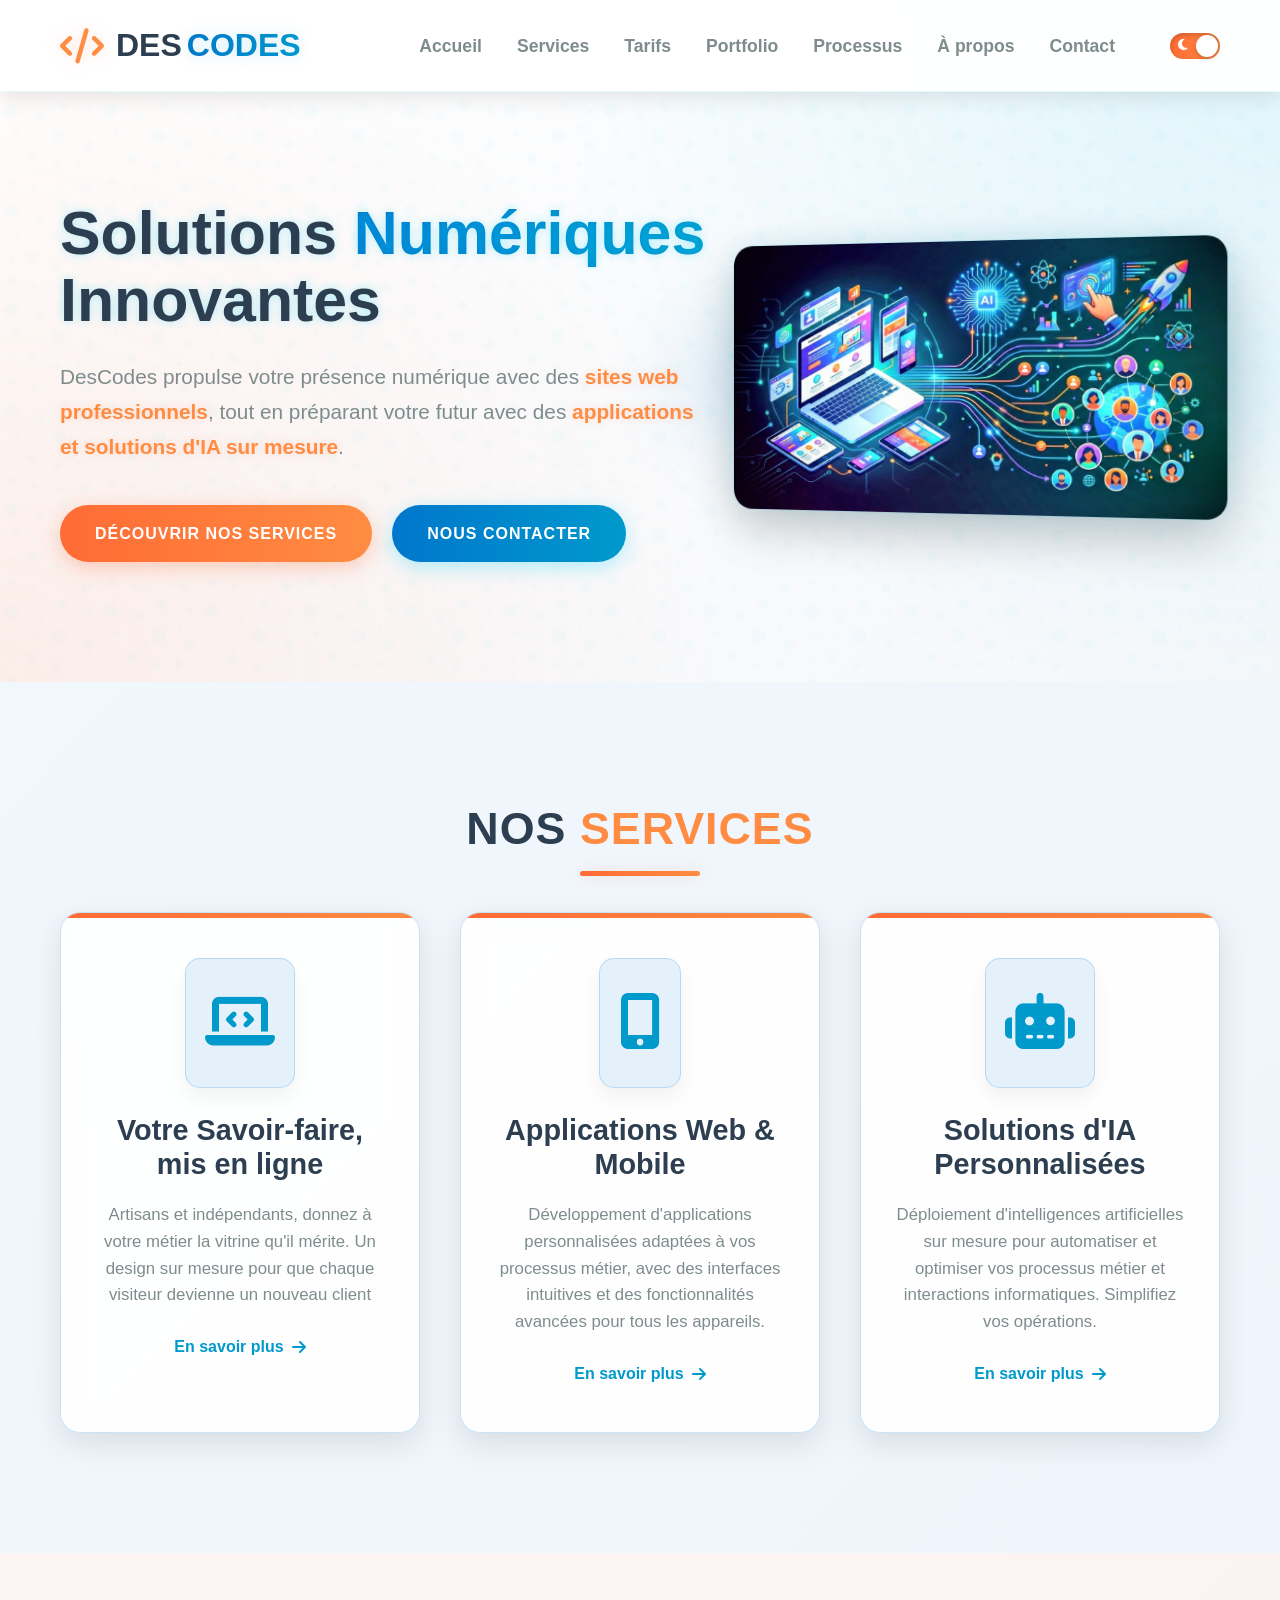
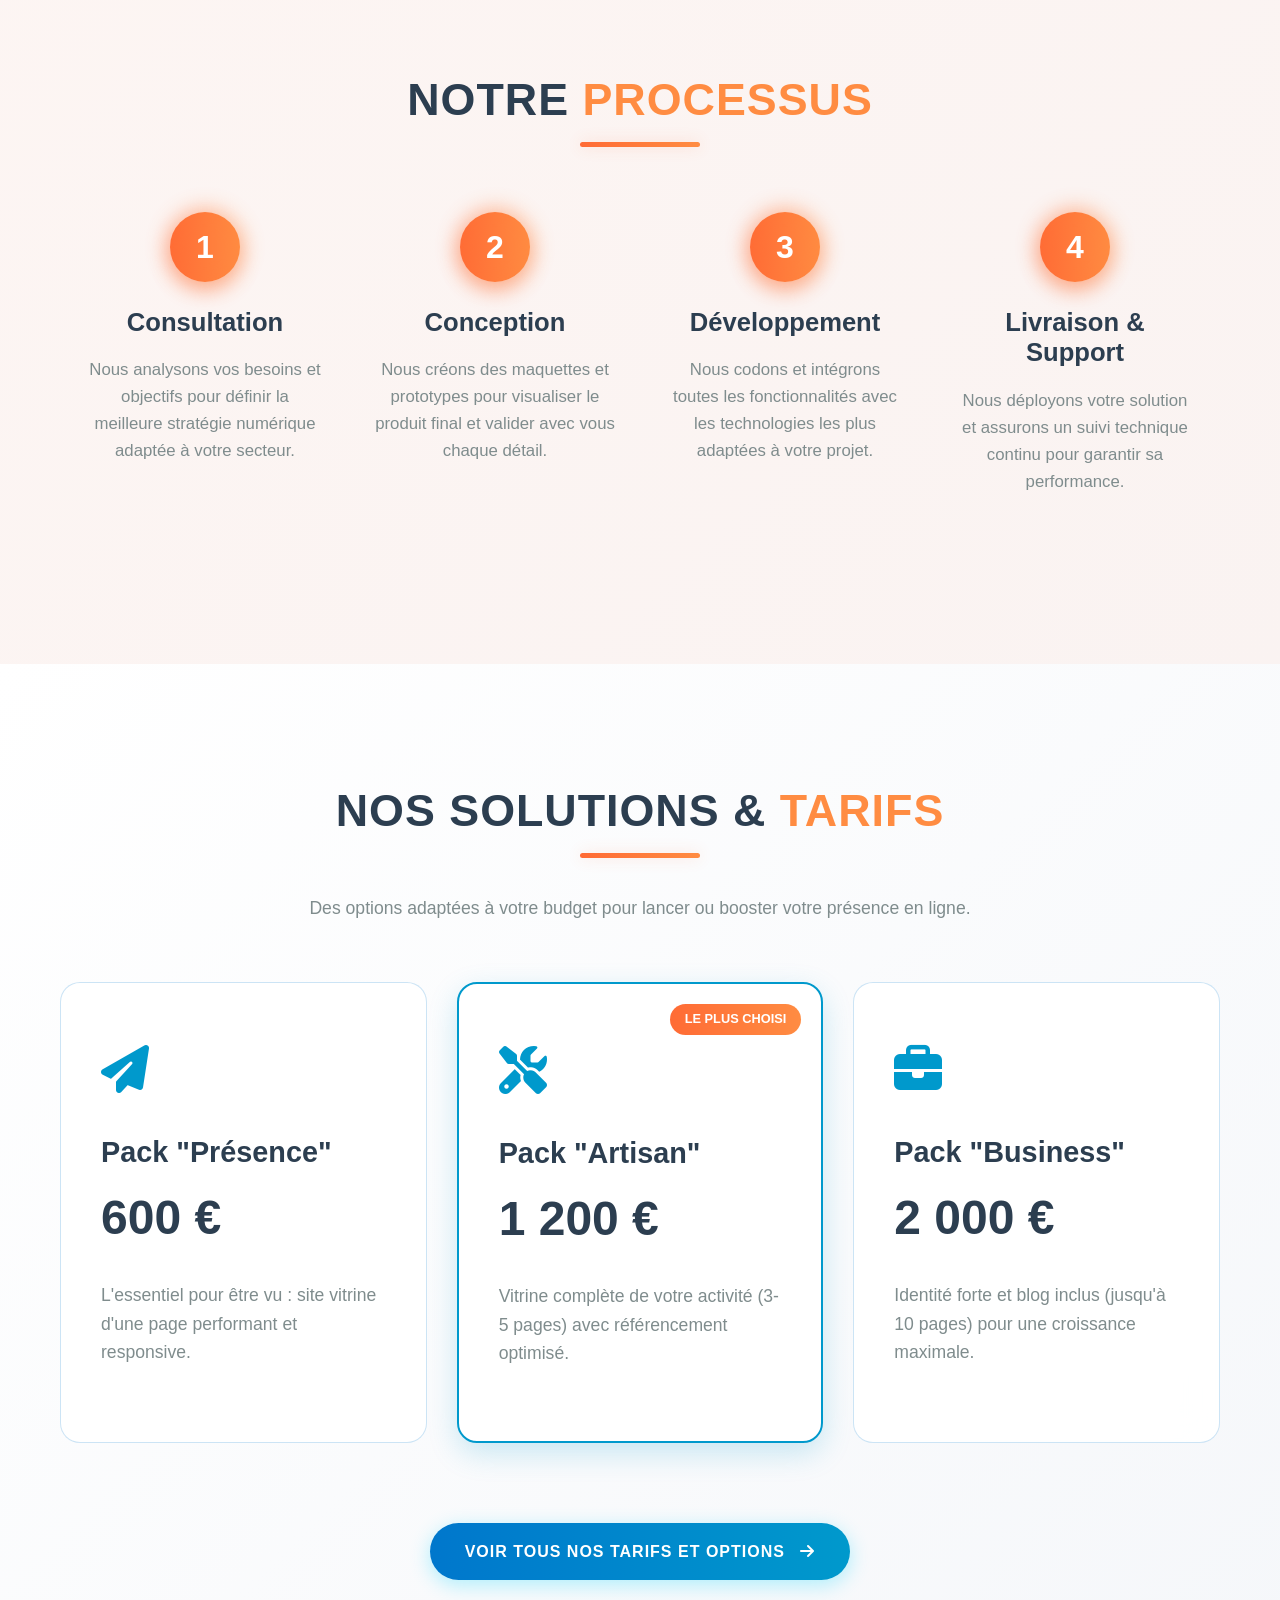
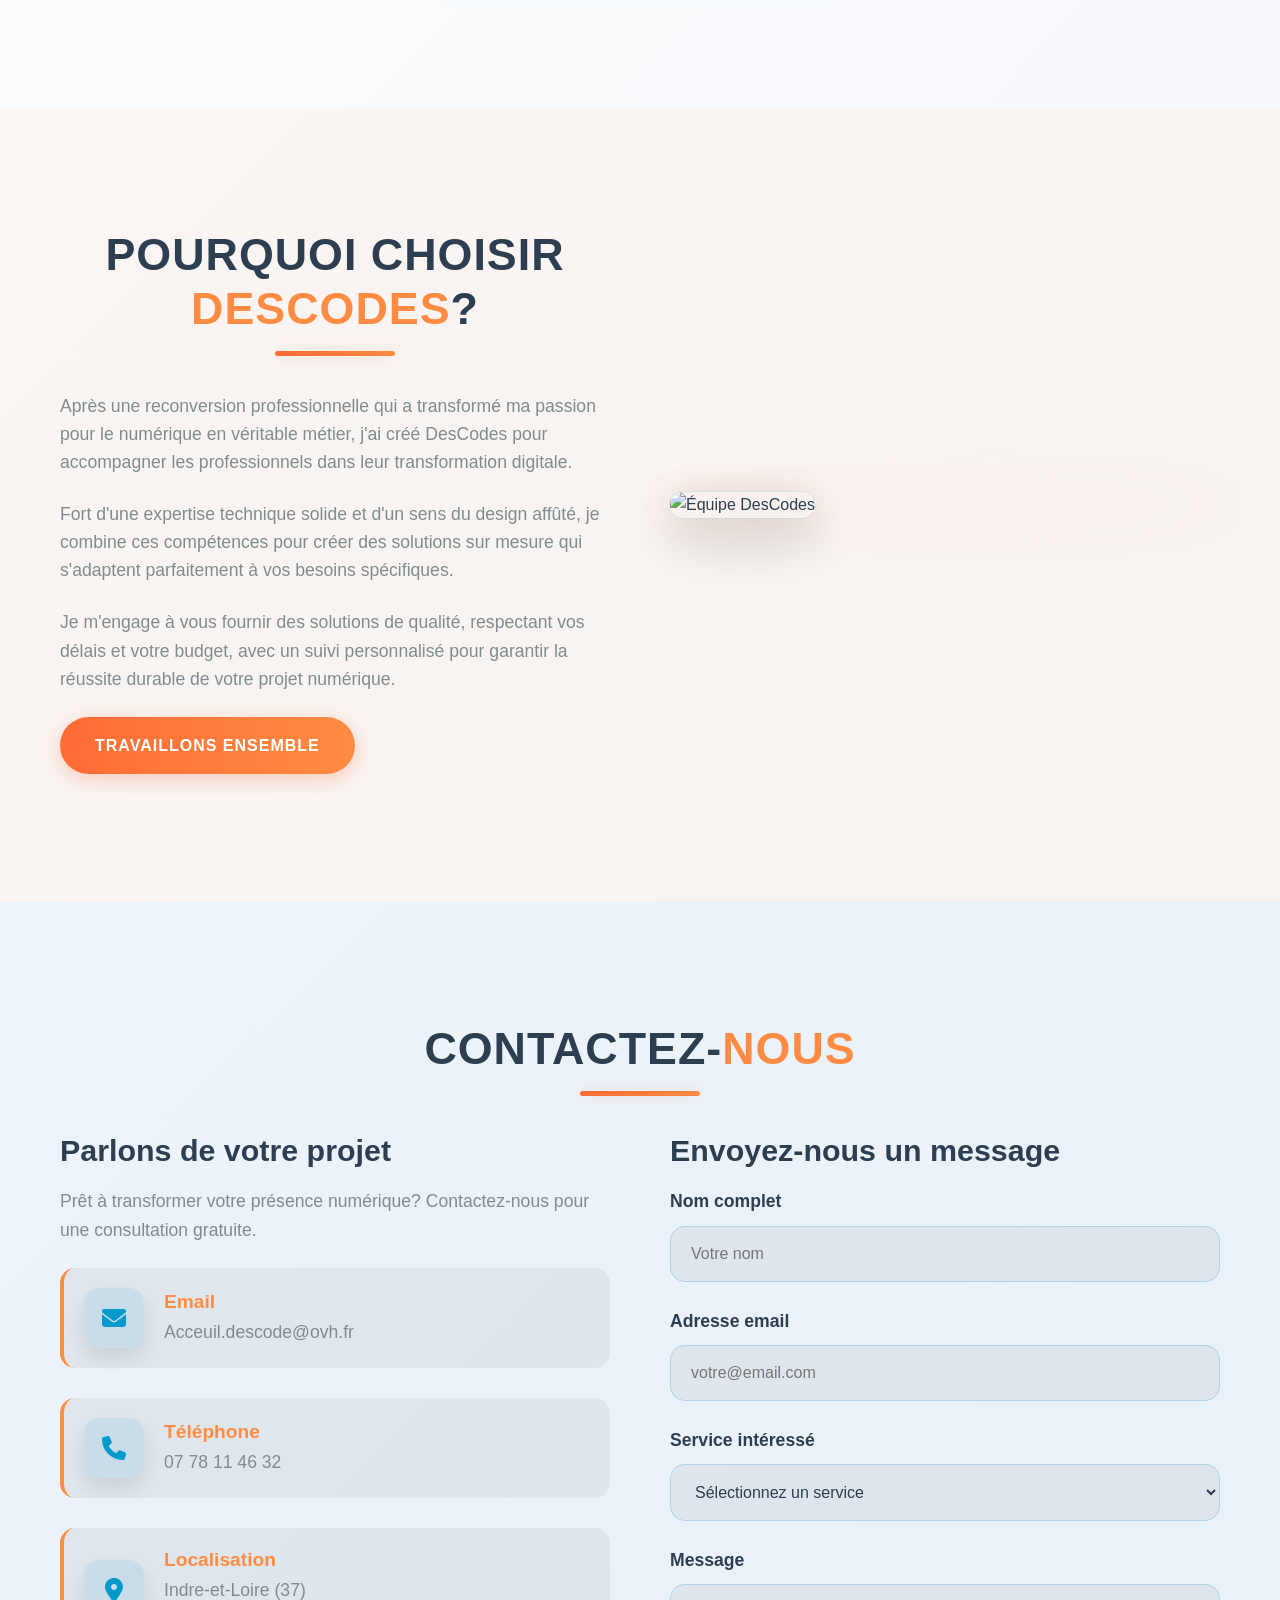
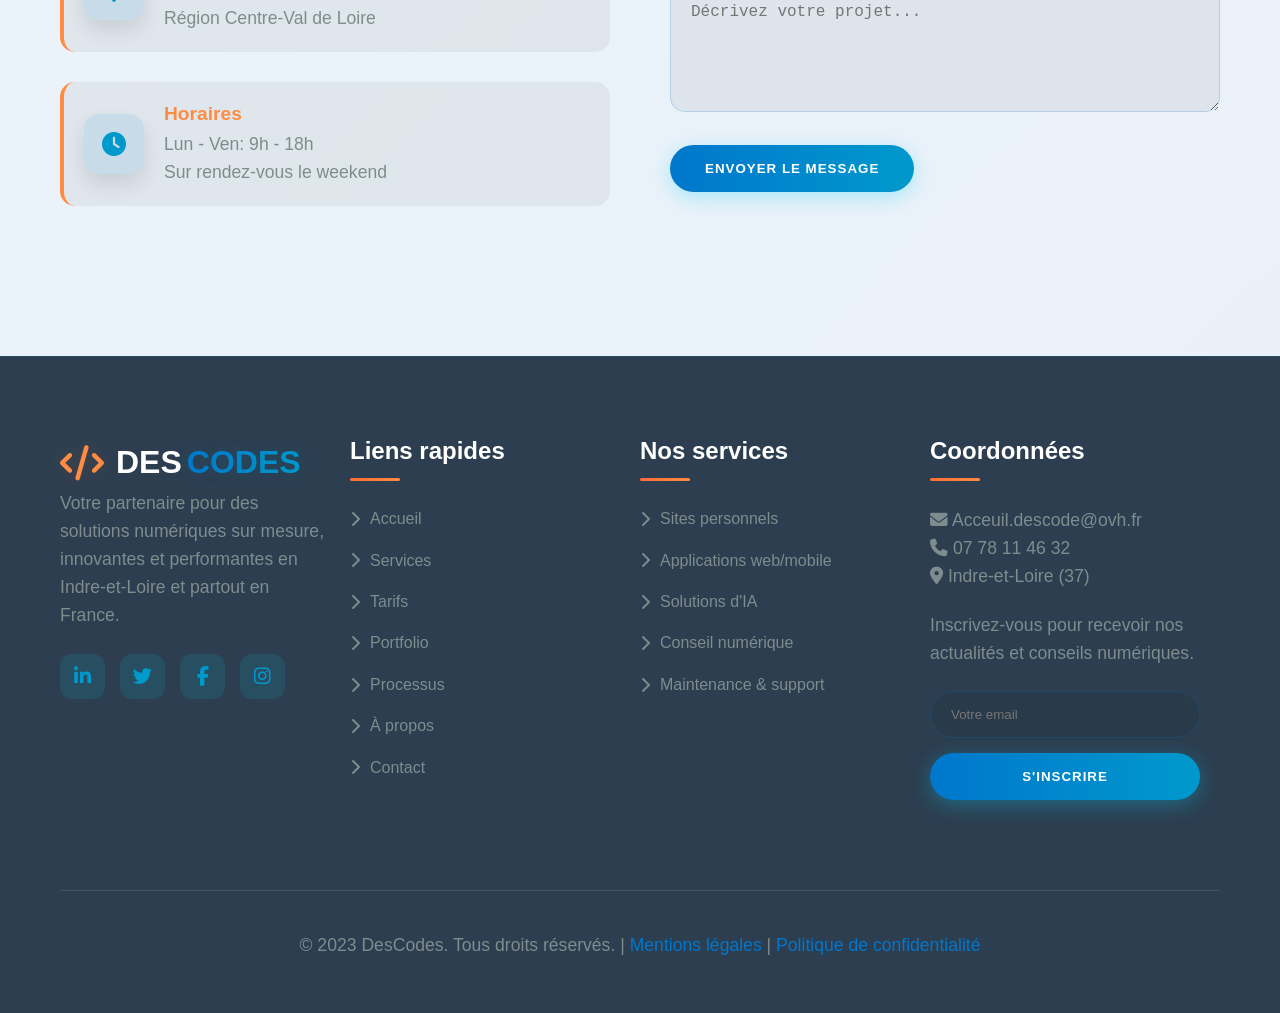
==== commit 72b72df3: "Portofolio" ====
--- a/index.html
+++ b/index.html
@@ -28,6 +28,7 @@
                     <li><a href="#home">Accueil</a></li>
                     <li><a href="#services">Services</a></li>
                     <li><a href="pages_html/tarifs.html">Tarifs</a></li>
+                    <li><a href="pages_html/portfolio.html">Portfolio</a></li>
                     <li><a href="#process">Processus</a></li>
                     <li><a href="#about">À propos</a></li>
                     <li><a href="#contact">Contact</a></li>
@@ -69,7 +70,8 @@
         <ul>
             <li><a href="#home">Accueil</a></li>
             <li><a href="#services">Services</a></li>
-            <li><a href="tarifs.html">Tarifs</a></li>
+            <li><a href="pages_html/tarifs.html">Tarifs</a></li>
+            <li><a href="pages_html/portfolio.html">Portfolio</a></li>
             <li><a href="#process">Processus</a></li>
             <li><a href="#about">À propos</a></li>
             <li><a href="#contact">Contact</a></li>
@@ -348,6 +350,7 @@
                         <li><a href="#home"><i class="fas fa-chevron-right"></i> Accueil</a></li>
                         <li><a href="#services"><i class="fas fa-chevron-right"></i> Services</a></li>
                         <li><a href="pages_html/tarifs.html"><i class="fas fa-chevron-right"></i> Tarifs</a></li>
+                        <li><a href="pages_html/portfolio.html"><i class="fas fa-chevron-right"></i> Portfolio</a></li>
                         <li><a href="#process"><i class="fas fa-chevron-right"></i> Processus</a></li>
                         <li><a href="#about"><i class="fas fa-chevron-right"></i> À propos</a></li>
                         <li><a href="#contact"><i class="fas fa-chevron-right"></i> Contact</a></li>
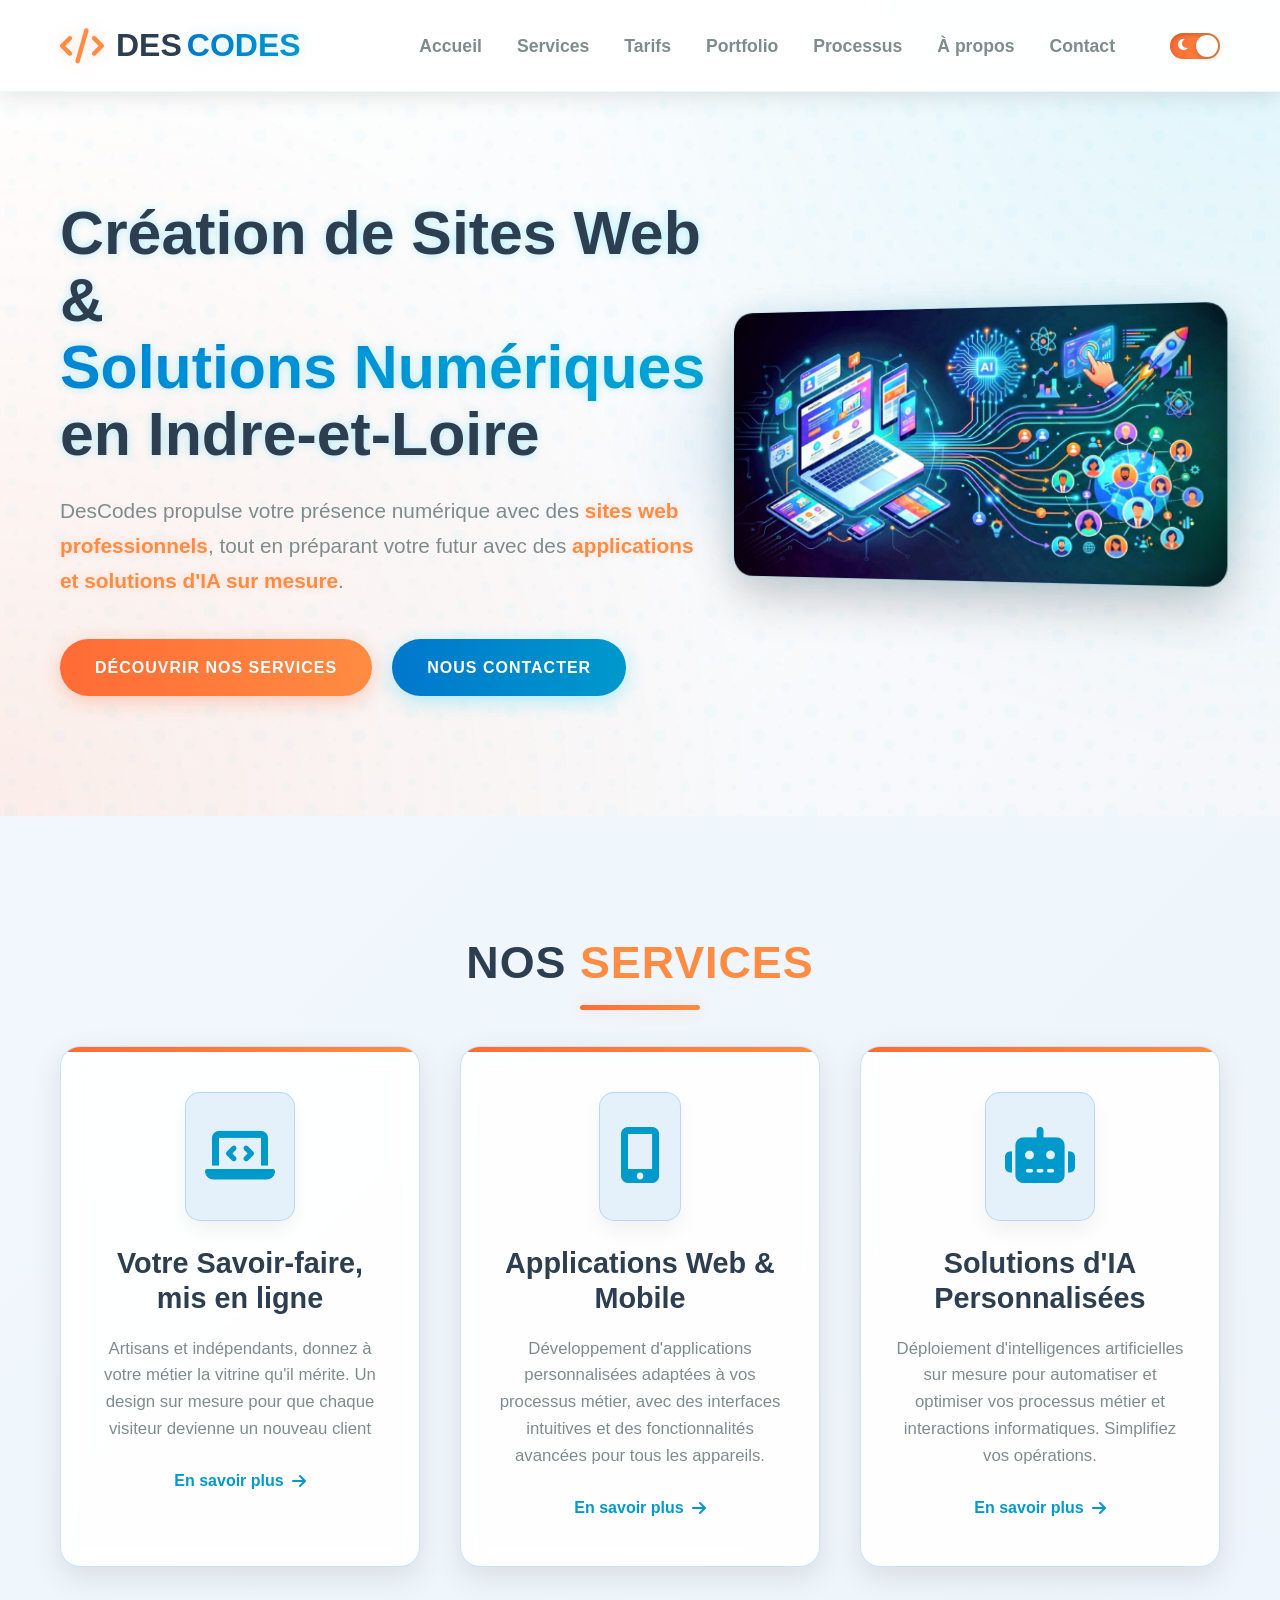
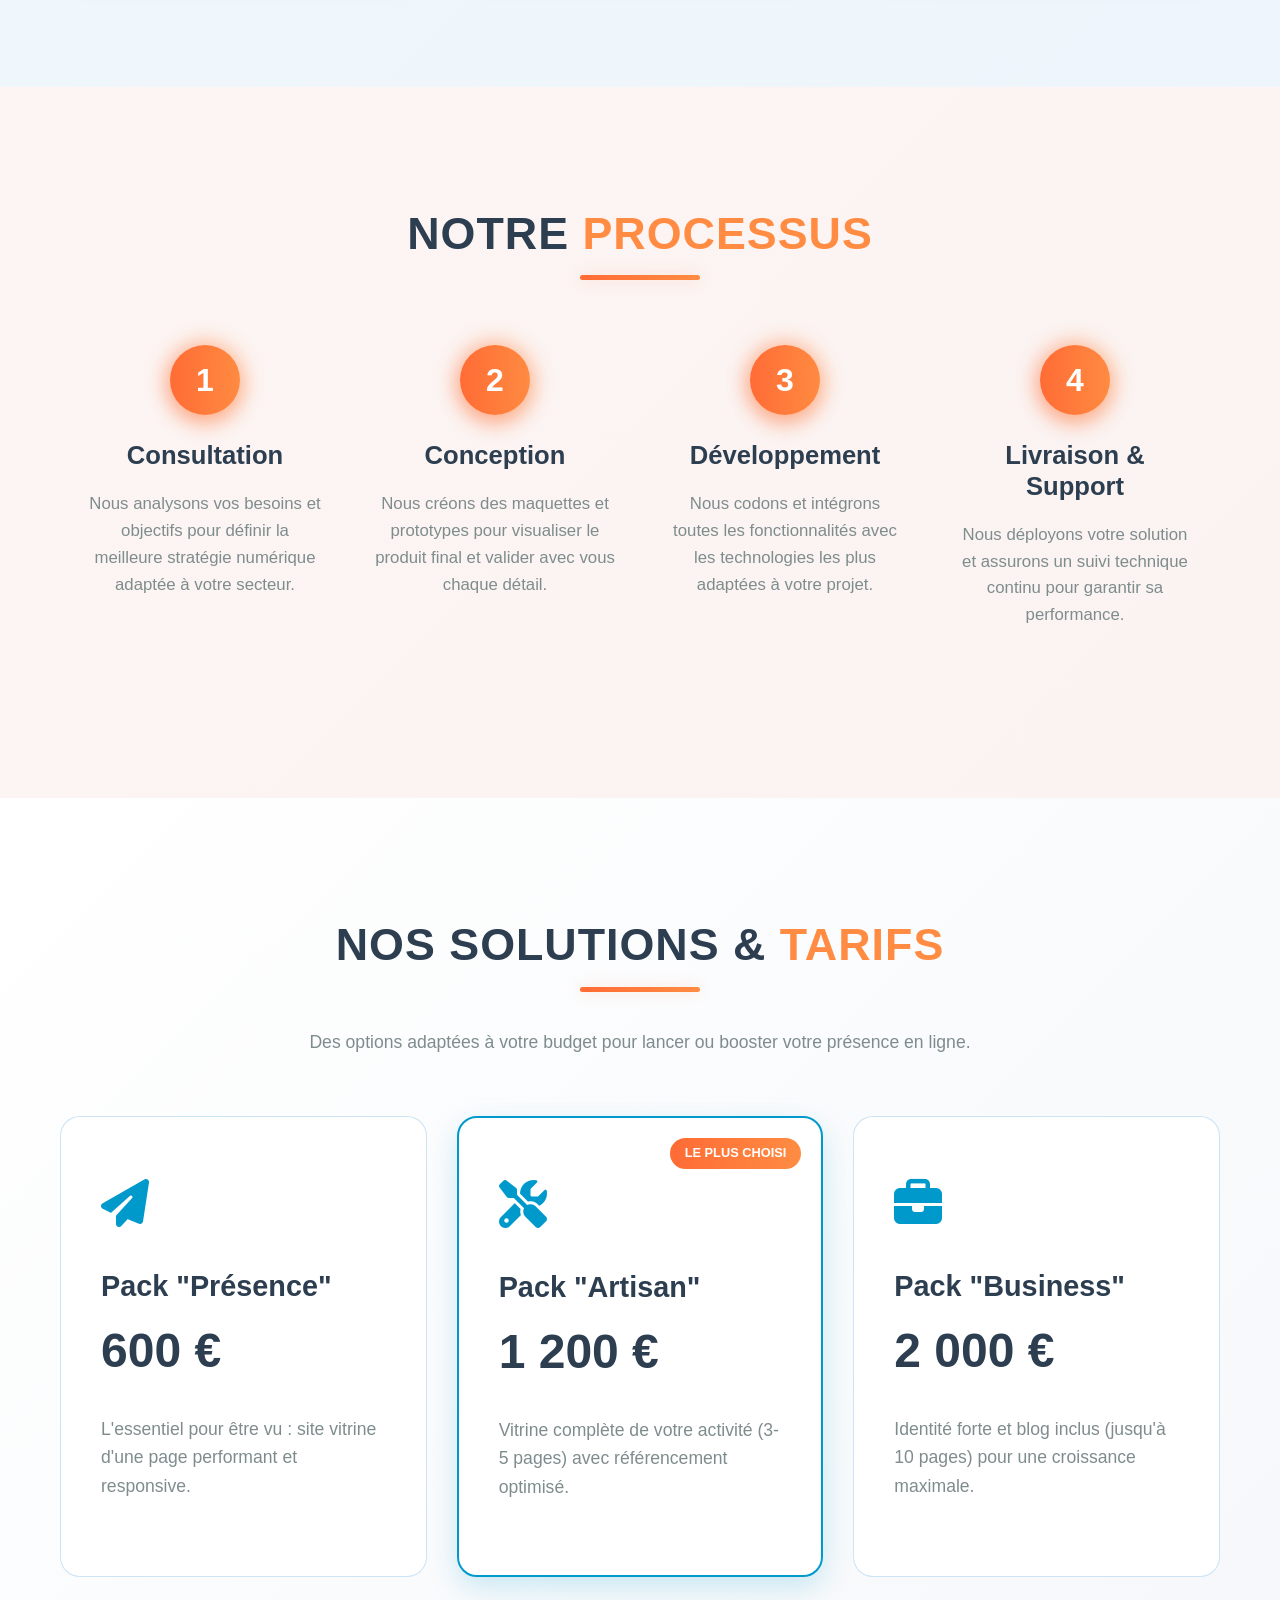
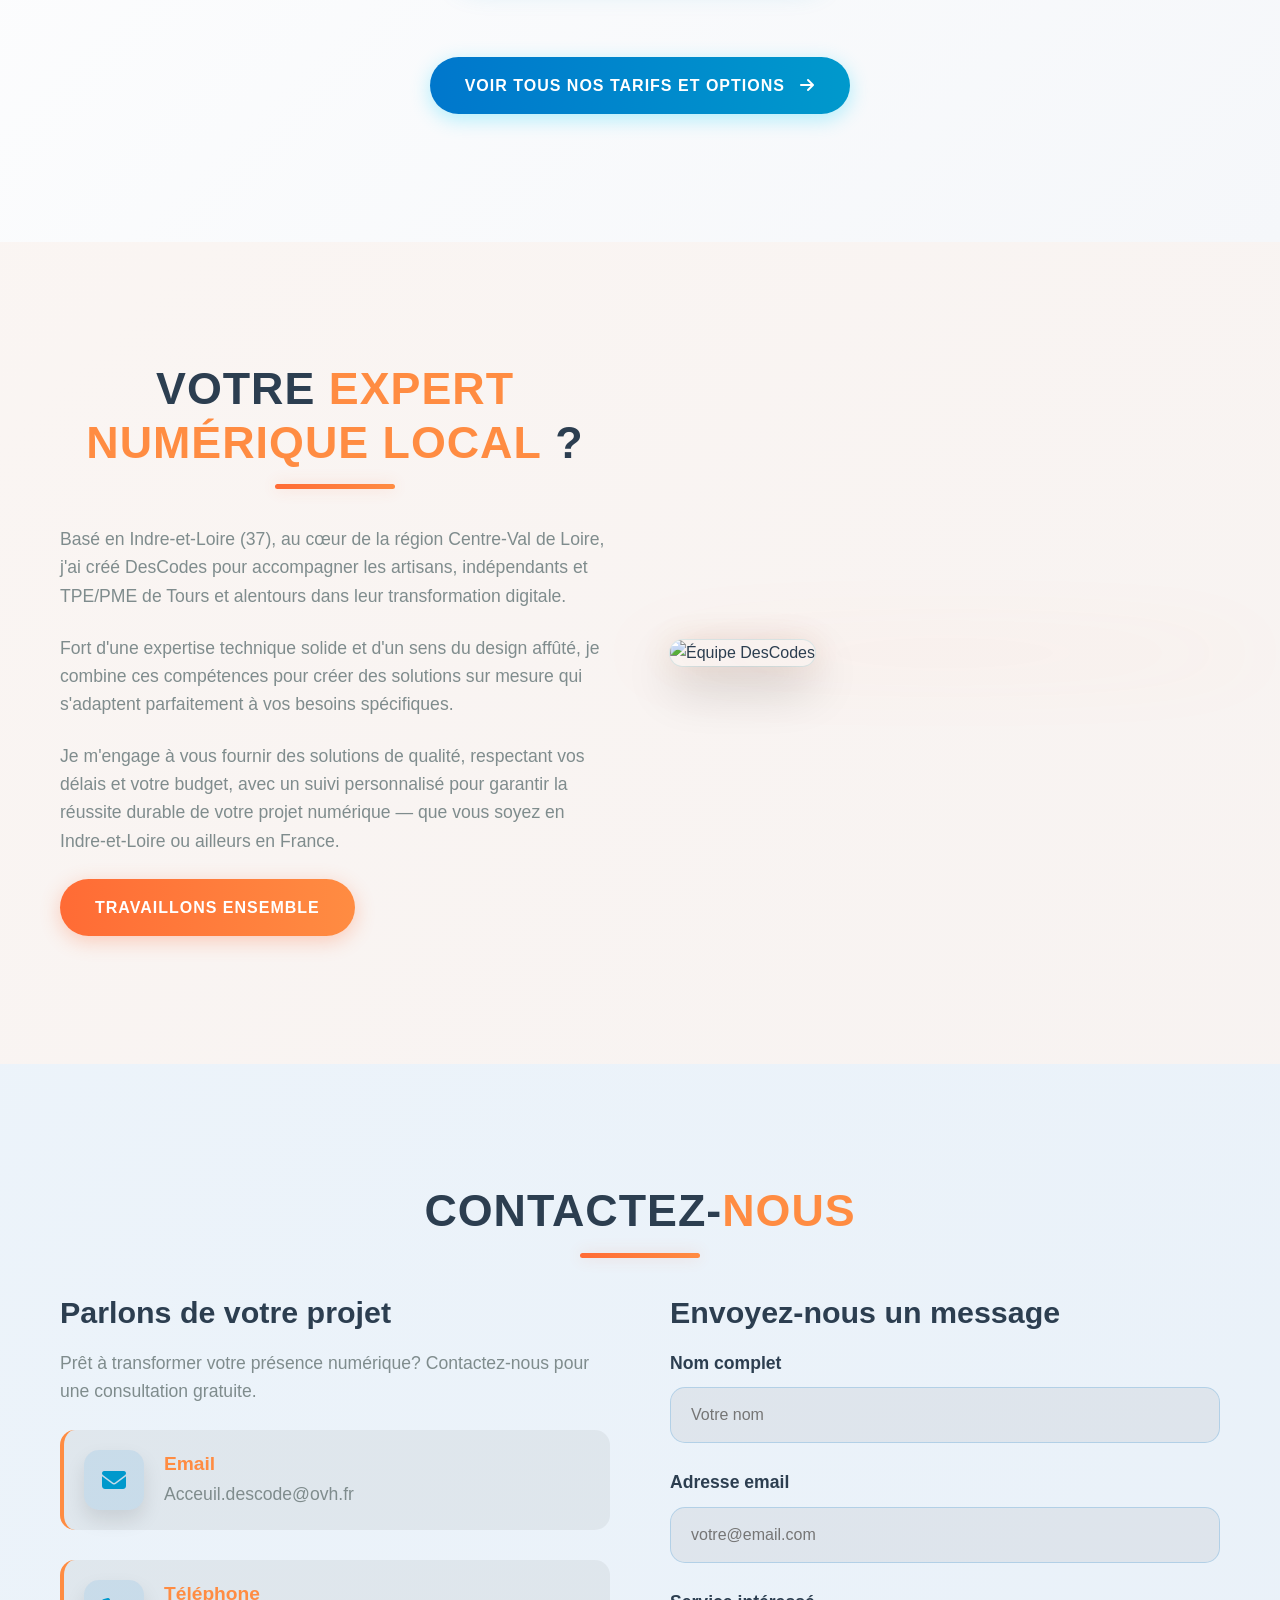
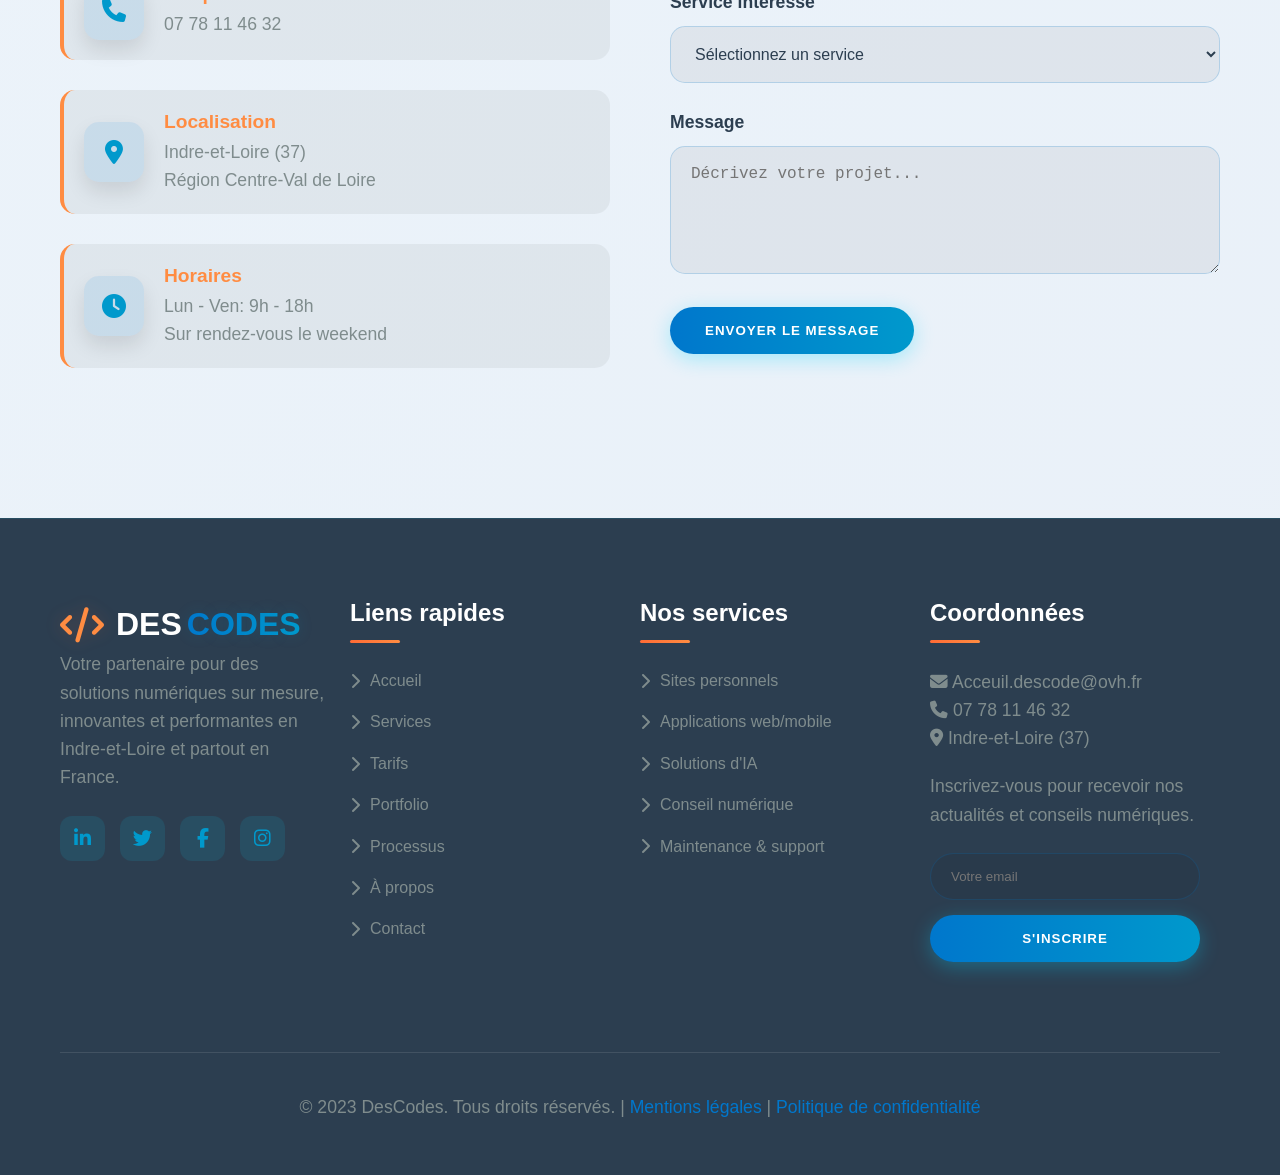
==== commit a9081a3e: "SOE google 1" ====
--- a/index.html
+++ b/index.html
@@ -4,7 +4,12 @@
 <head>
     <meta charset="UTF-8">
     <meta name="viewport" content="width=device-width, initial-scale=1.0">
-    <title>DesCodes | Solutions Numériques Innovantes</title>
+    <title>DesCodes | Création de Sites Web – Freelance Indre-et-Loire (37)</title>
+    <meta name="description" content="DesCodes, freelance en Indre-et-Loire (37) : création de sites web professionnels, applications et solutions IA sur mesure pour artisans et TPE/PME en Centre-Val de Loire.">
+    <link rel="apple-touch-icon" sizes="180x180" href="favicons/apple-touch-icon.png">
+    <link rel="icon" type="image/png" sizes="32x32" href="favicons/favicon-32x32.png">
+    <link rel="icon" type="image/png" sizes="16x16" href="favicons/favicon-16x16.png">
+    <link rel="manifest" href="favicons/site.webmanifest">
     <link rel="stylesheet" href="https://cdnjs.cloudflare.com/ajax/libs/font-awesome/6.4.0/css/all.min.css">
     <link rel="stylesheet" href="css/style.css">
     <script>
@@ -94,7 +99,7 @@
     <section class="hero" id="home">
         <div class="container hero-container">
             <div class="hero-content">
-                <h1>Solutions <span>Numériques</span> Innovantes</h1>
+                <h1>Création de Sites Web & <span>Solutions Numériques</span> en Indre-et-Loire</h1>
                 <p>DesCodes propulse votre présence numérique avec des <span class="hero-highlight">sites web
                         professionnels</span>, tout en préparant votre futur avec des <span
                         class="hero-highlight">applications et solutions d'IA
@@ -225,14 +230,14 @@
     <section class="about" id="about">
         <div class="container about-container">
             <div class="about-content">
-                <h2>Pourquoi Choisir <span class="highlight">DesCodes</span>?</h2>
-                <p>Après une reconversion professionnelle qui a transformé ma passion pour le numérique en véritable
-                    métier, j'ai créé DesCodes pour accompagner les professionnels dans leur transformation digitale.
+                <h2>Votre <span class="highlight">Expert Numérique Local</span> ?</h2>
+                <p>Basé en Indre-et-Loire (37), au cœur de la région Centre-Val de Loire, j'ai créé DesCodes pour accompagner les artisans, indépendants et TPE/PME de Tours et alentours dans leur transformation digitale.
                 </p>
                 <p>Fort d'une expertise technique solide et d'un sens du design affûté, je combine ces compétences pour
                     créer des solutions sur mesure qui s'adaptent parfaitement à vos besoins spécifiques.</p>
                 <p>Je m'engage à vous fournir des solutions de qualité, respectant vos délais et votre budget, avec un
-                    suivi personnalisé pour garantir la réussite durable de votre projet numérique.</p>
+                    suivi personnalisé pour garantir la réussite durable de votre projet numérique — que vous soyez en
+                    Indre-et-Loire ou ailleurs en France.</p>
                 <a href="#contact" class="btn">Travaillons ensemble</a>
             </div>
             <div class="about-visual">
@@ -375,7 +380,8 @@
                     </div>
                     <div class="newsletter-form">
                         <p>Inscrivez-vous pour recevoir nos actualités et conseils numériques.</p>
-                        <input type="email" class="newsletter-input" placeholder="Votre email">
+                        <label for="newsletter-email" style="display:none;">Votre adresse email</label>
+                        <input type="email" id="newsletter-email" class="newsletter-input" placeholder="Votre email">
                         <button type="submit" class="btn btn-neon" style="width: 100%;">S'inscrire</button>
                     </div>
                 </div>
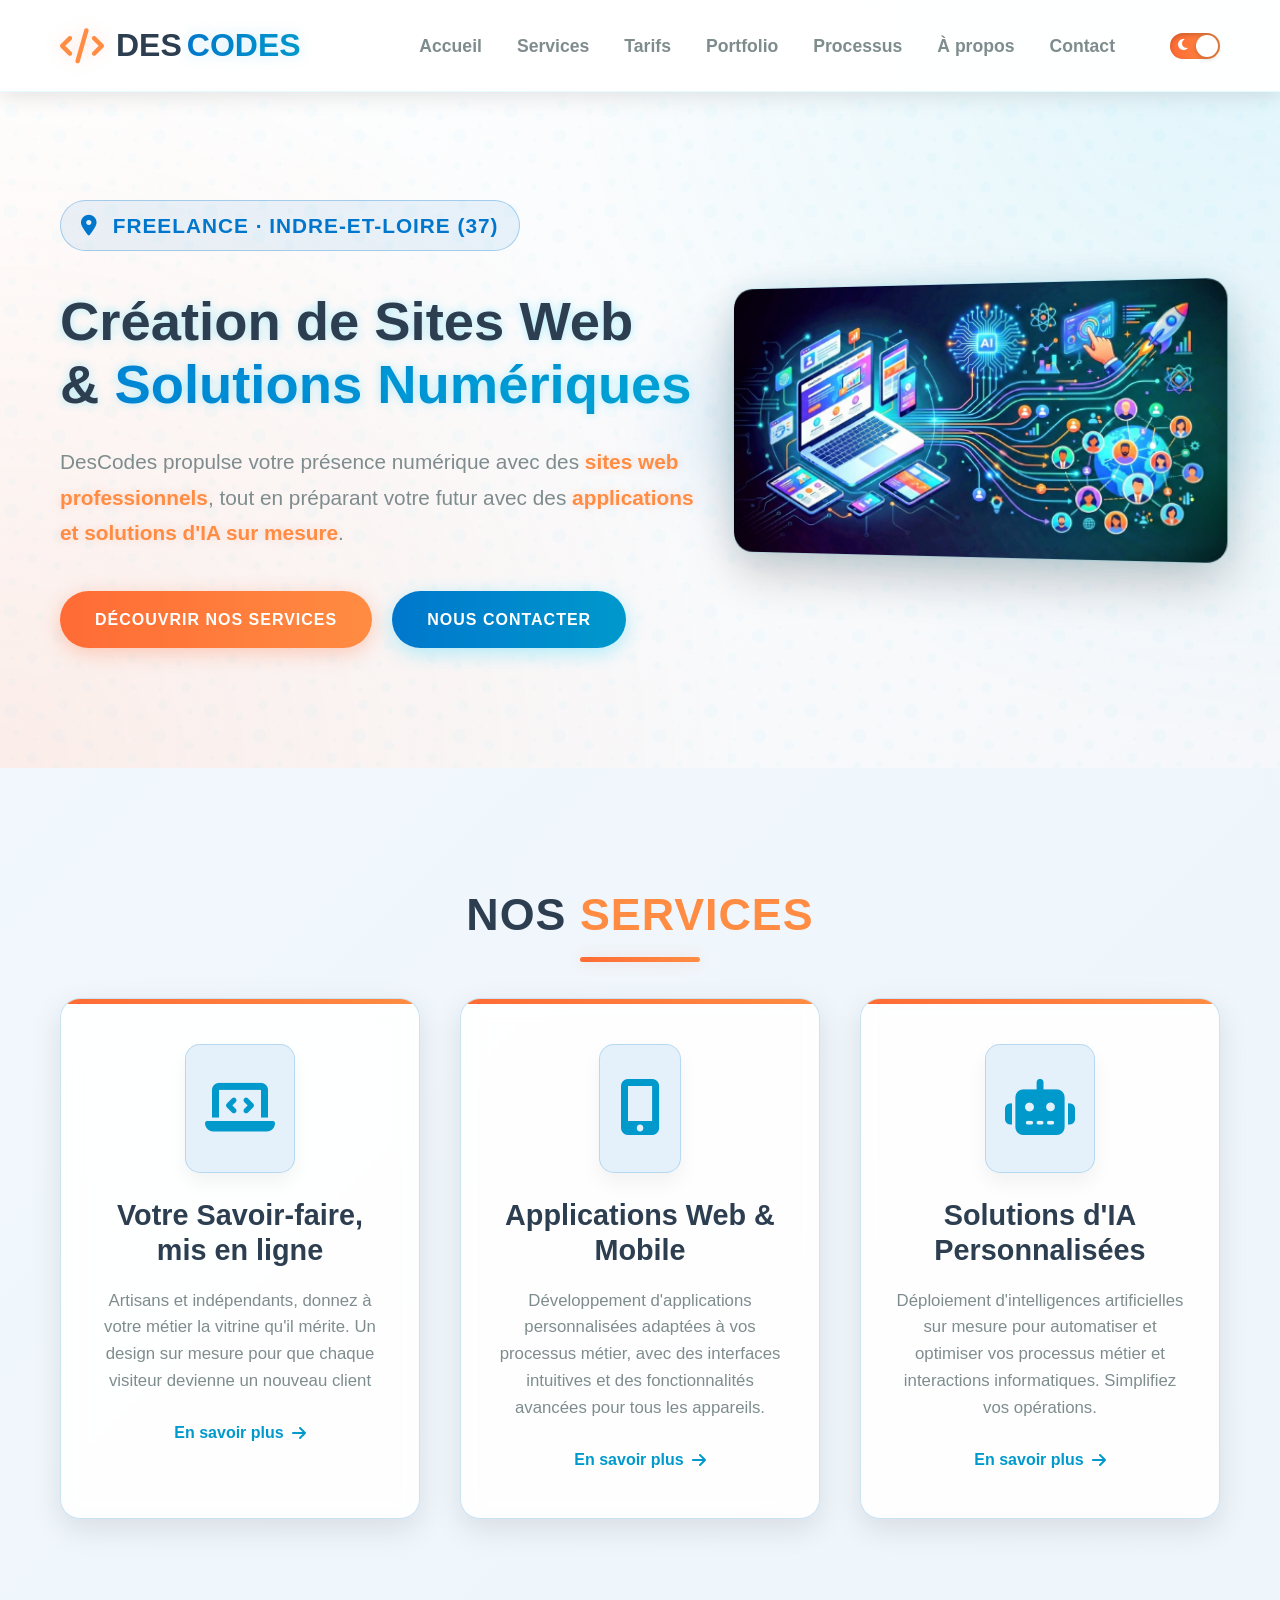
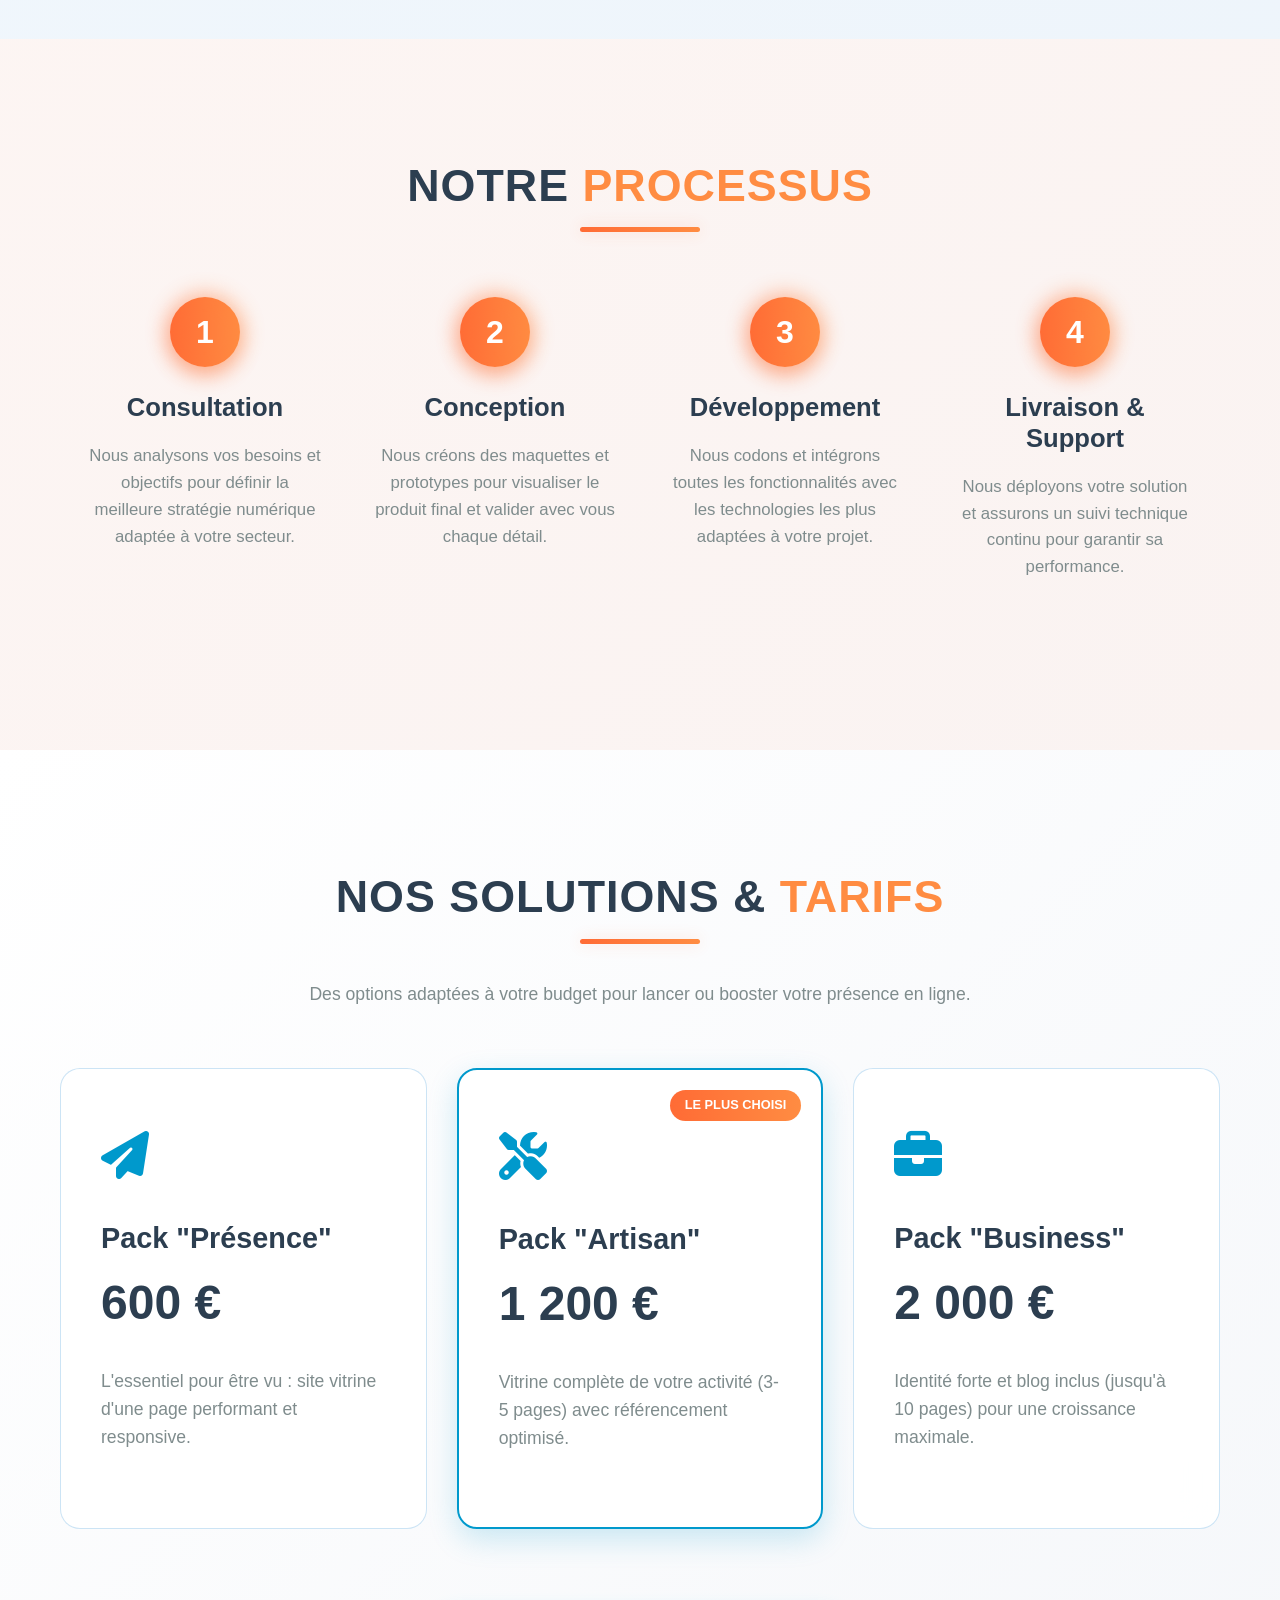
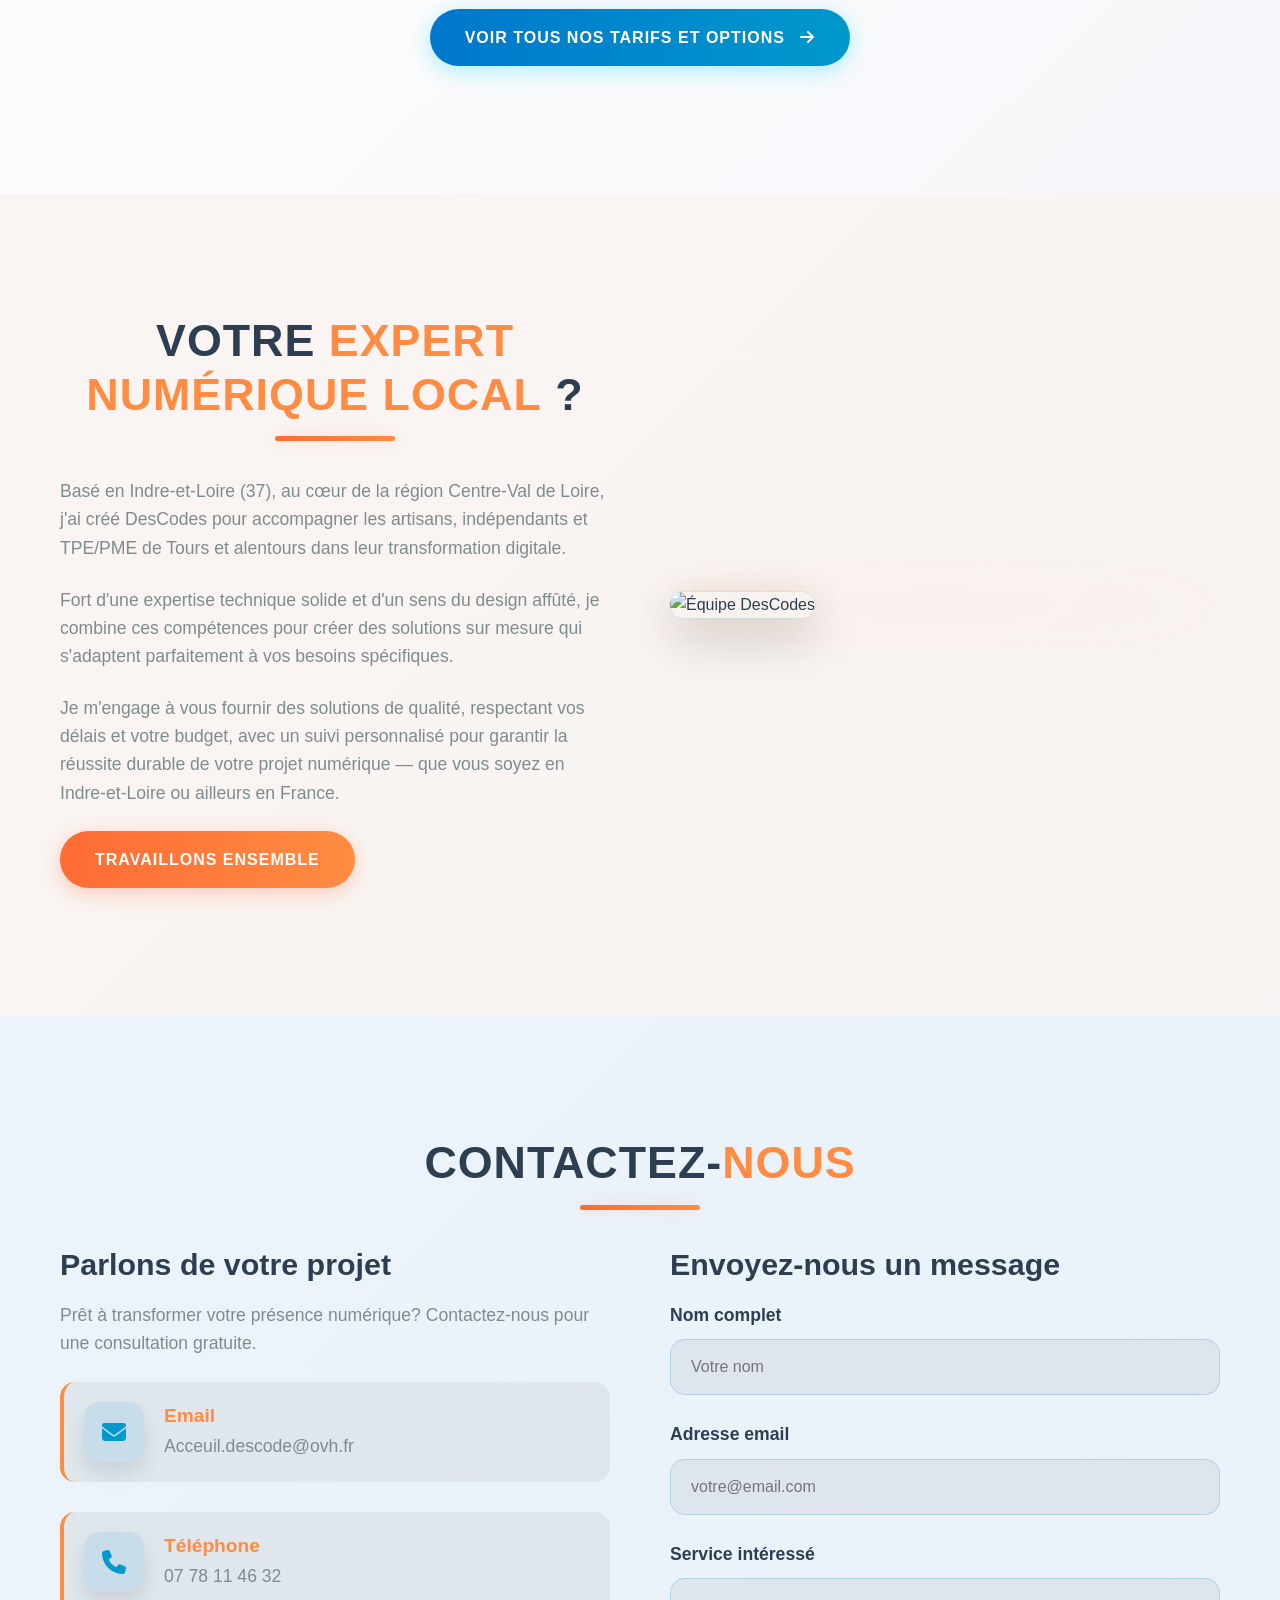
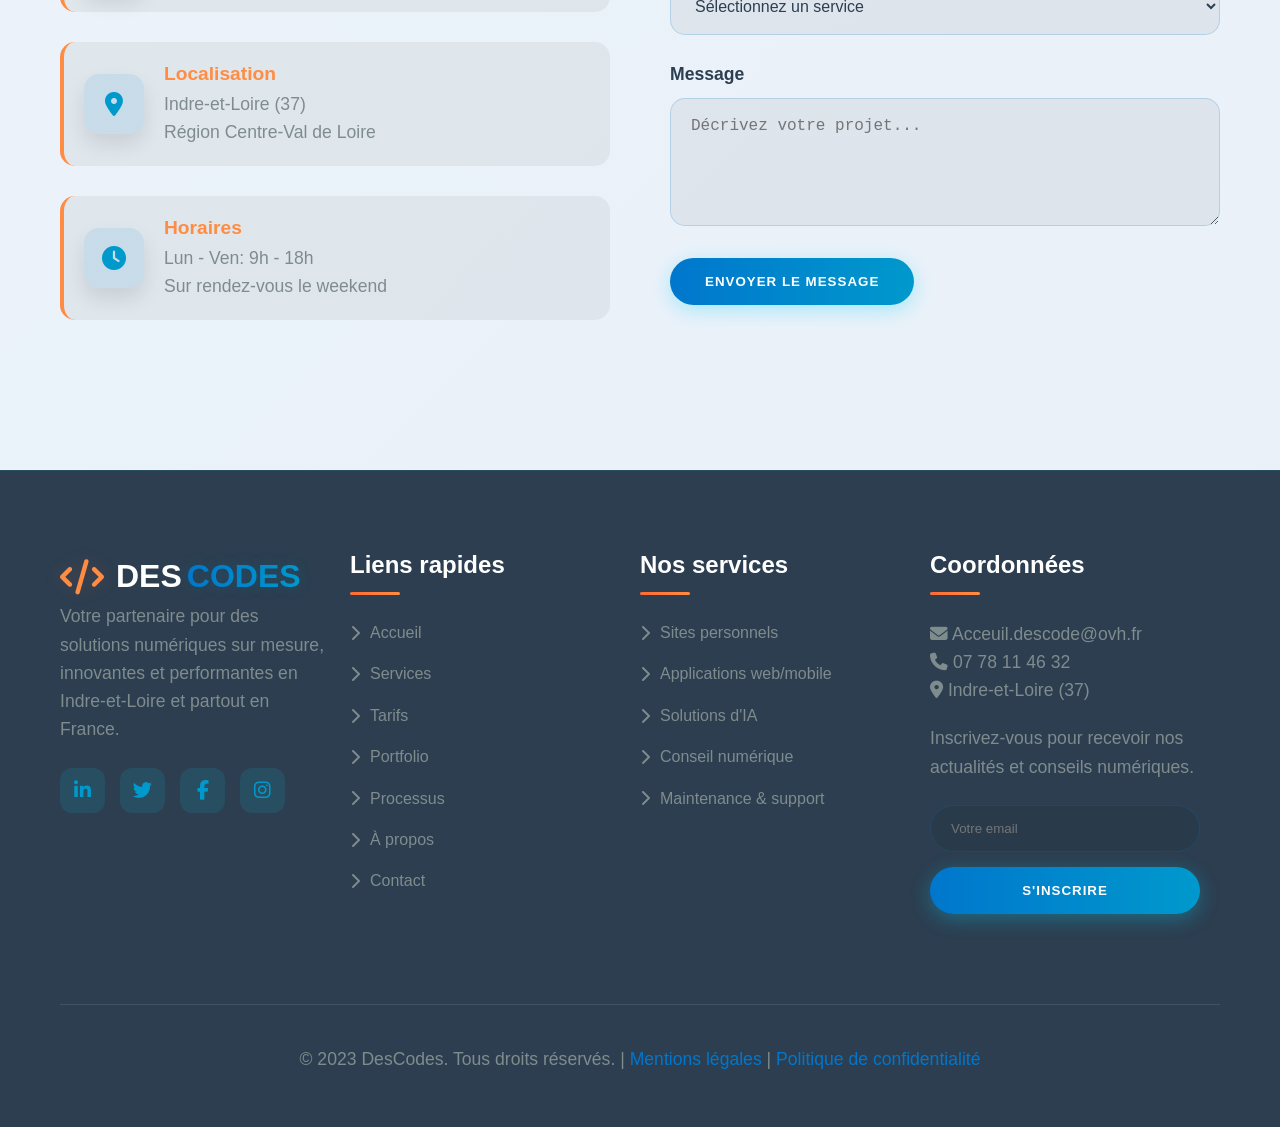
==== commit 538240da: "SOE google 2" ====
--- a/index.html
+++ b/index.html
@@ -99,7 +99,8 @@
     <section class="hero" id="home">
         <div class="container hero-container">
             <div class="hero-content">
-                <h1>Création de Sites Web & <span>Solutions Numériques</span> en Indre-et-Loire</h1>
+                <p class="hero-geo"><i class="fas fa-map-marker-alt"></i>&nbsp;Freelance · Indre-et-Loire (37)</p>
+                <h1>Création de Sites Web<br>&amp; <span>Solutions Numériques</span></h1>
                 <p>DesCodes propulse votre présence numérique avec des <span class="hero-highlight">sites web
                         professionnels</span>, tout en préparant votre futur avec des <span
                         class="hero-highlight">applications et solutions d'IA
--- a/css/style.css
+++ b/css/style.css
@@ -350,6 +350,30 @@
     margin-left: 20px;
 }
 
+/* Hero geo badge */
+.hero-geo {
+    display: inline-flex;
+    align-items: center;
+    gap: 8px;
+    font-size: 0.85rem;
+    font-weight: 700;
+    color: var(--neon-blue);
+    background: rgba(0, 212, 255, 0.08);
+    border: 1px solid rgba(0, 212, 255, 0.3);
+    border-radius: 50px;
+    padding: 7px 20px;
+    margin-bottom: 22px;
+    letter-spacing: 1px;
+    text-transform: uppercase;
+    text-shadow: none;
+}
+
+[data-theme="light"] .hero-geo {
+    background: rgba(0, 119, 204, 0.08);
+    border-color: rgba(0, 119, 204, 0.3);
+    color: var(--secondary);
+}
+
 /* Hero Section */
 .hero {
     padding: 200px 0 120px;
@@ -385,8 +409,9 @@
 }
 
 .hero h1 {
-    margin-bottom: 25px;
-    line-height: 1.1;
+    font-size: 3.4rem;
+    margin-bottom: 28px;
+    line-height: 1.15;
 }
 
 .hero p {
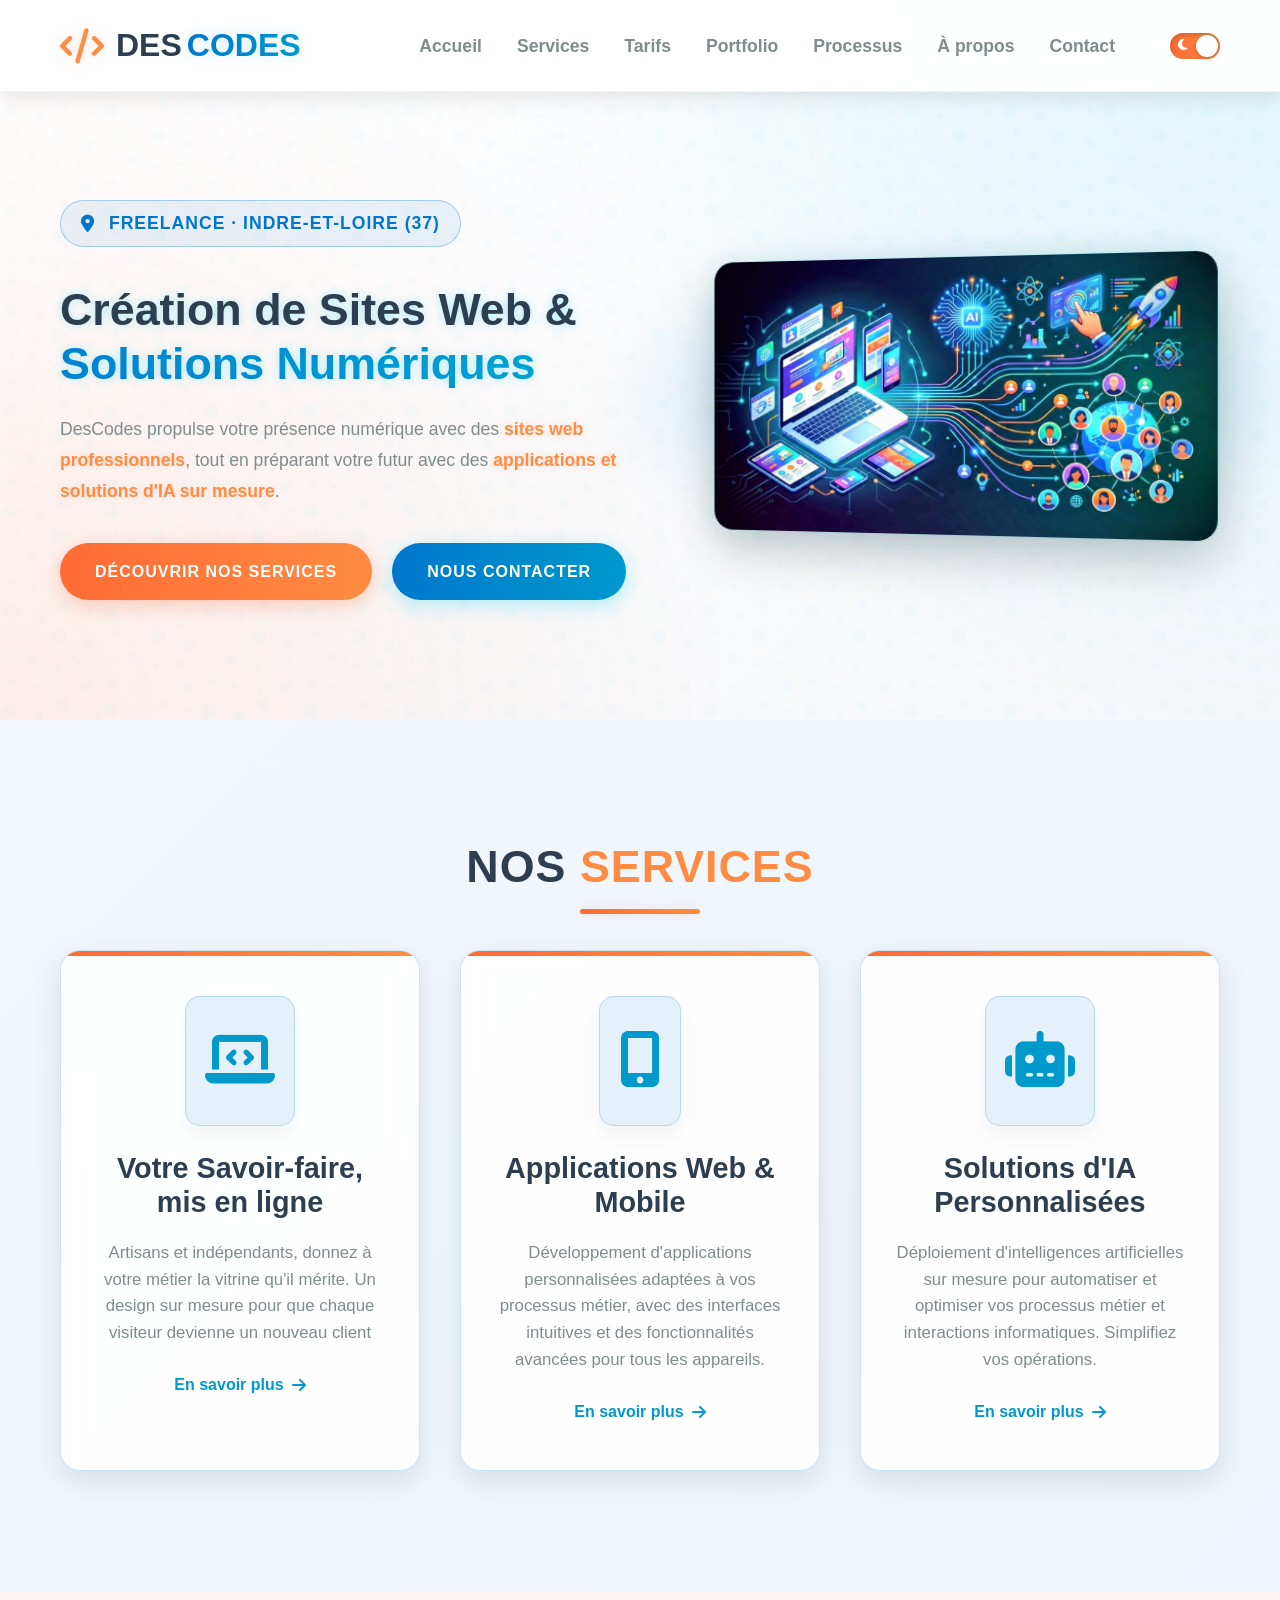
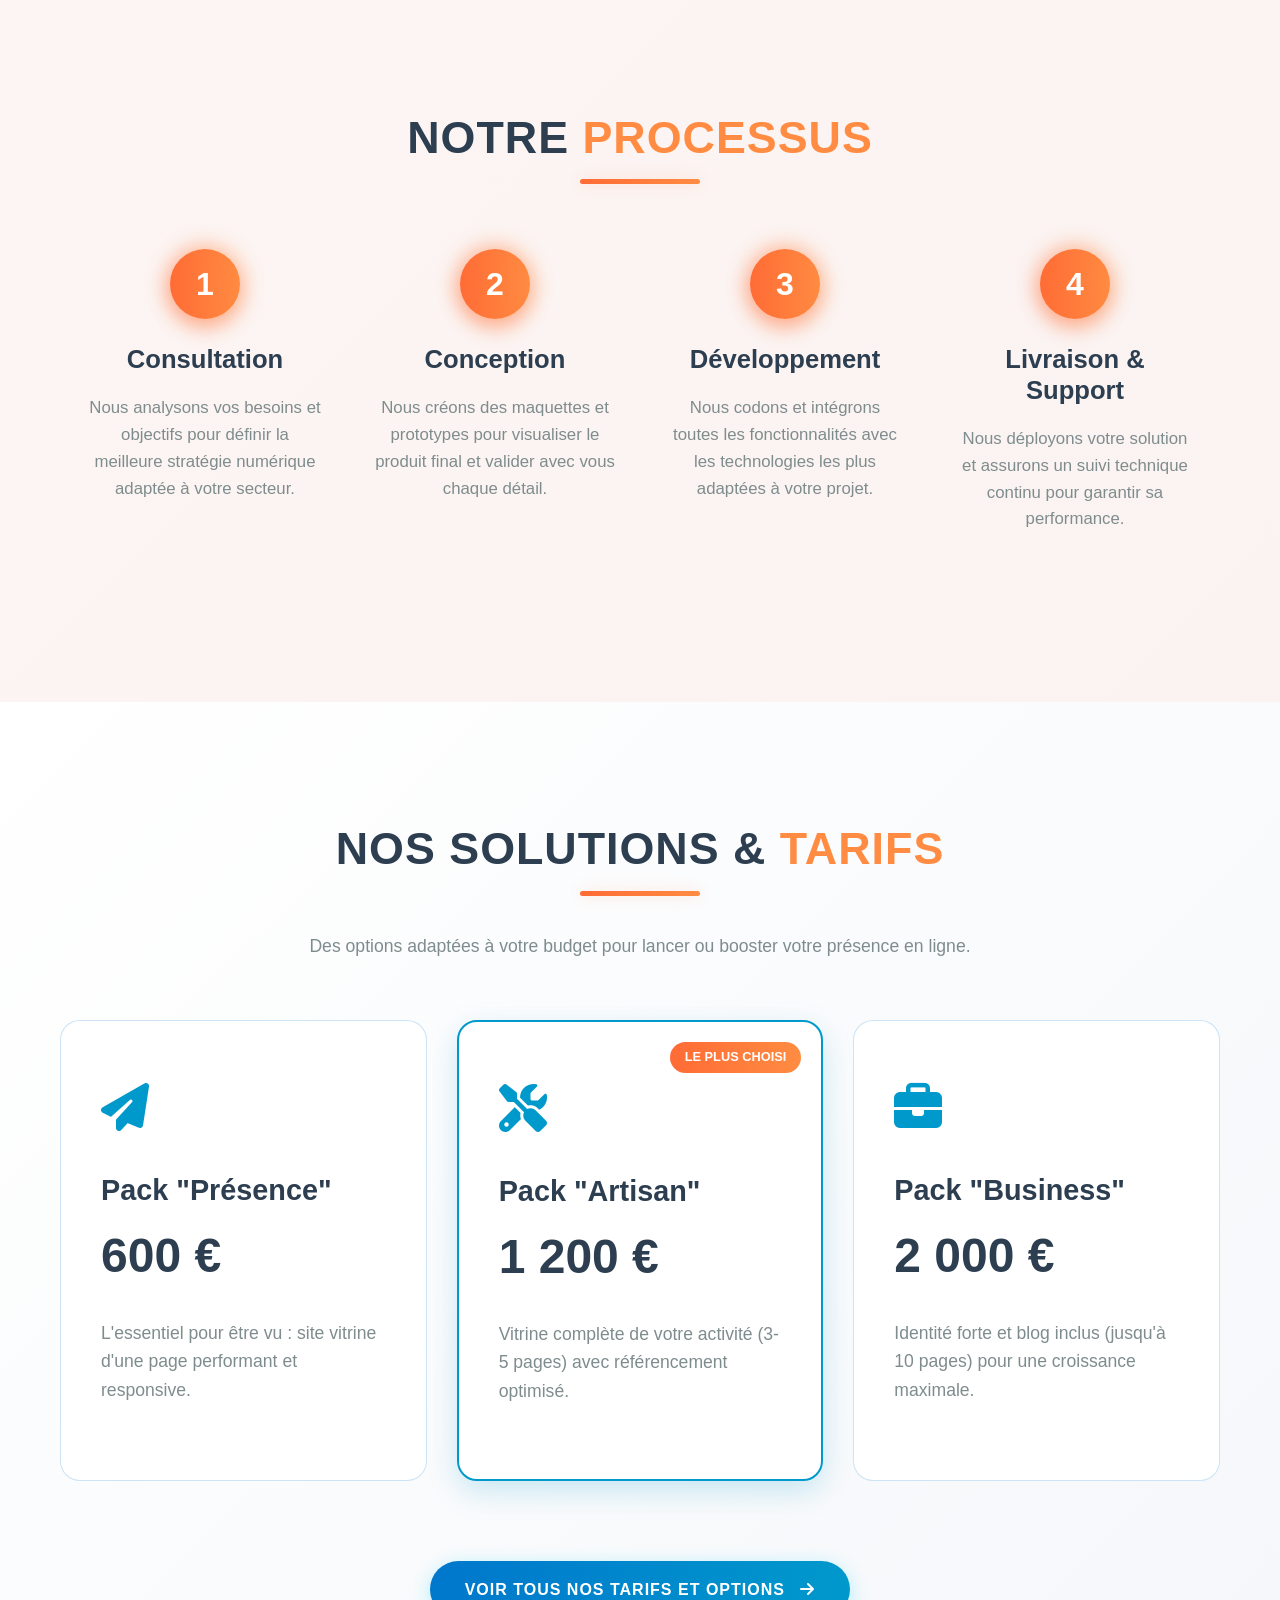
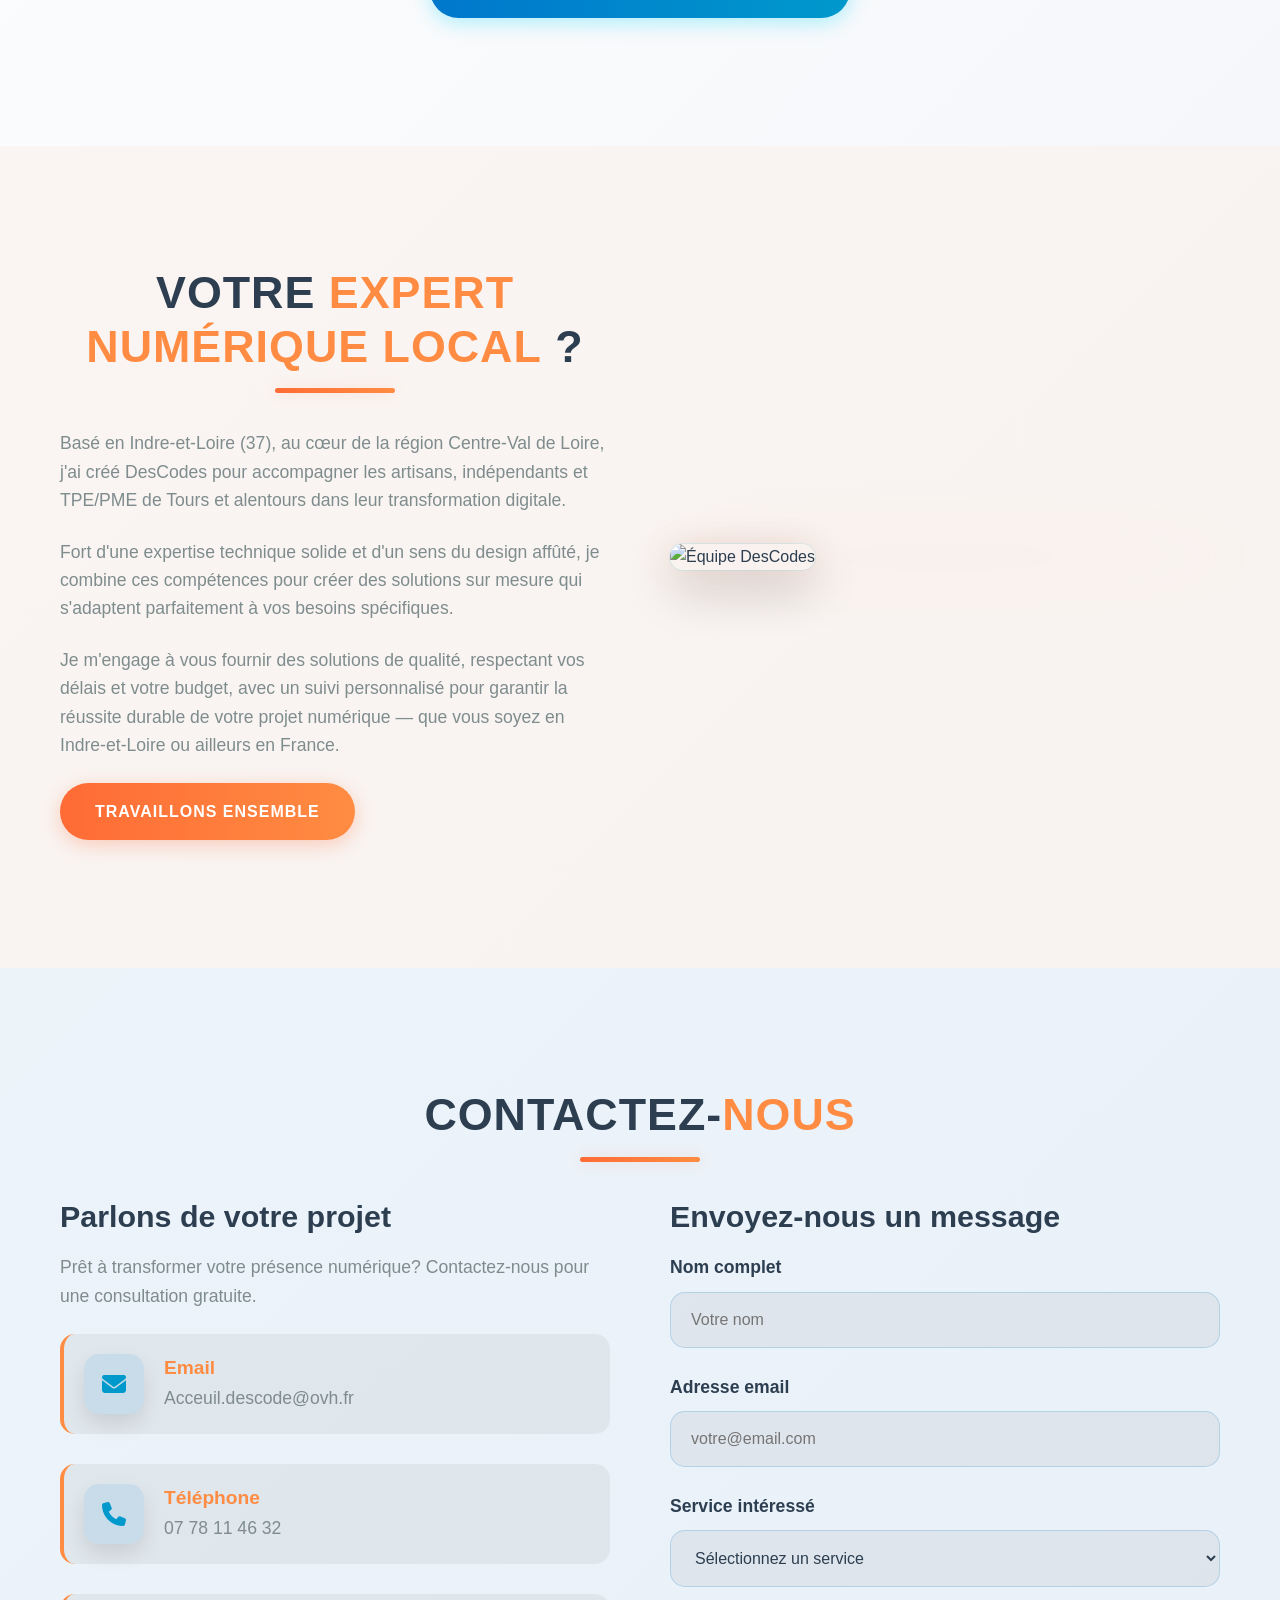
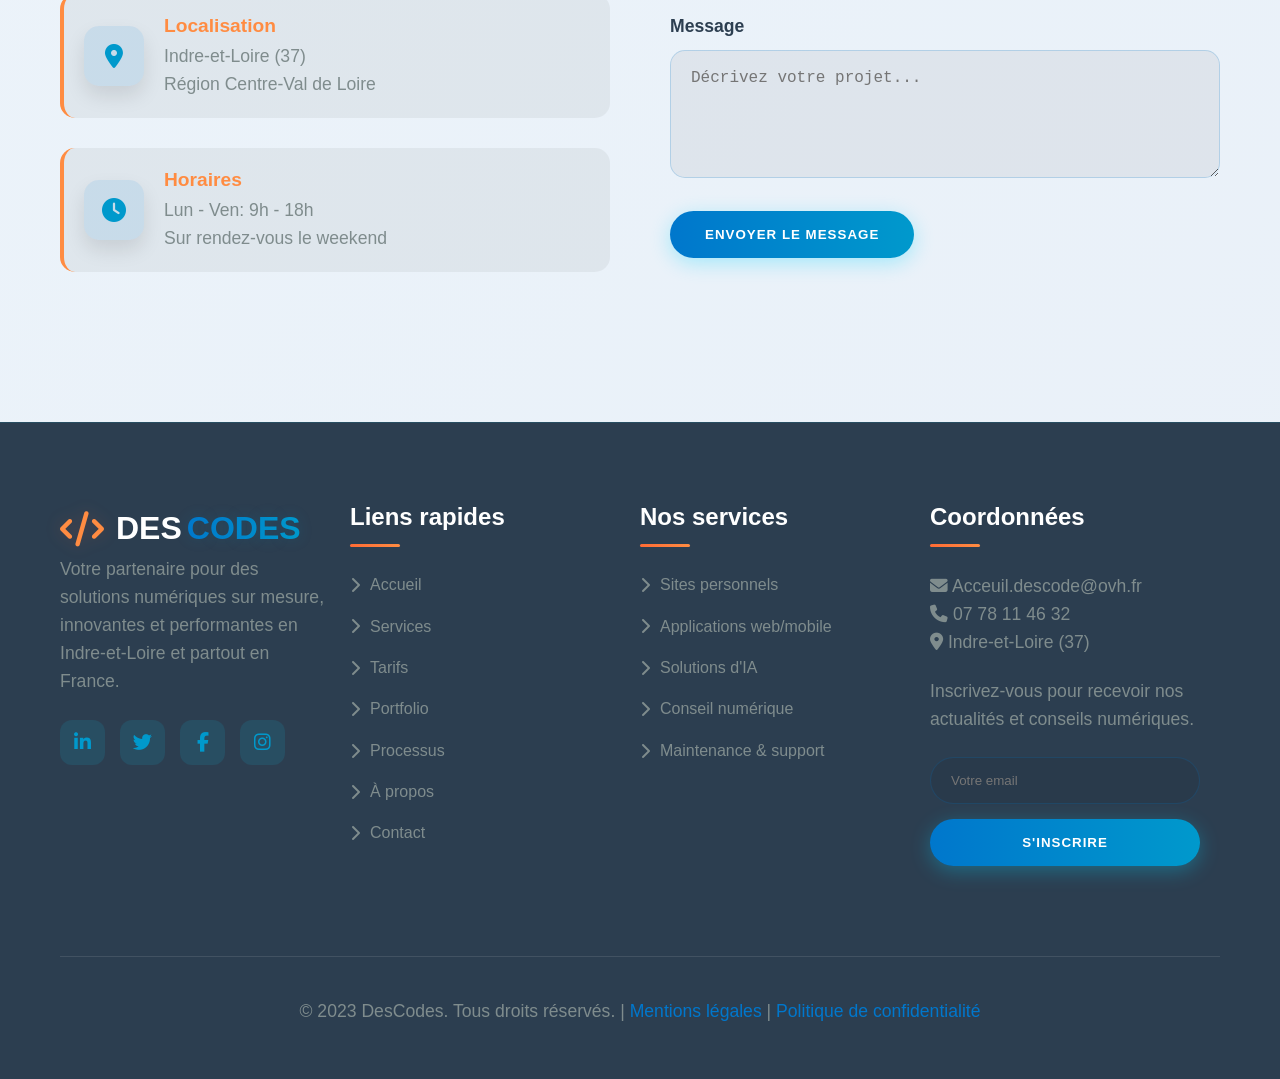
==== commit b7dd58b3: "SOE google 3" ====
--- a/index.html
+++ b/index.html
@@ -100,7 +100,7 @@
         <div class="container hero-container">
             <div class="hero-content">
                 <p class="hero-geo"><i class="fas fa-map-marker-alt"></i>&nbsp;Freelance · Indre-et-Loire (37)</p>
-                <h1>Création de Sites Web<br>&amp; <span>Solutions Numériques</span></h1>
+                <h1>Création de Sites Web &amp; <span>Solutions Numériques</span></h1>
                 <p>DesCodes propulse votre présence numérique avec des <span class="hero-highlight">sites web
                         professionnels</span>, tout en préparant votre futur avec des <span
                         class="hero-highlight">applications et solutions d'IA
--- a/css/style.css
+++ b/css/style.css
@@ -398,27 +398,31 @@
 .hero-container {
     display: flex;
     align-items: center;
-    justify-content: space-between;
+    gap: 60px;
     position: relative;
     z-index: 1;
 }
 
 .hero-content {
-    flex: 1;
-    max-width: 650px;
+    flex: 0 0 50%;
+    max-width: 50%;
 }
 
 .hero h1 {
-    font-size: 3.4rem;
-    margin-bottom: 28px;
-    line-height: 1.15;
+    font-size: 2.8rem;
+    margin-bottom: 24px;
+    line-height: 1.2;
+}
+
+.hero h1 span {
+    display: inline;
 }
 
 .hero p {
-    font-size: 1.3rem;
-    margin-bottom: 40px;
+    font-size: 1.1rem;
+    margin-bottom: 36px;
     color: var(--text-light);
-    line-height: 1.7;
+    line-height: 1.75;
 }
 
 .hero-highlight {
@@ -434,8 +438,8 @@
 }
 
 .hero-visual {
-    flex: 1;
-    max-width: 500px;
+    flex: 0 0 44%;
+    max-width: 44%;
     position: relative;
 }
 
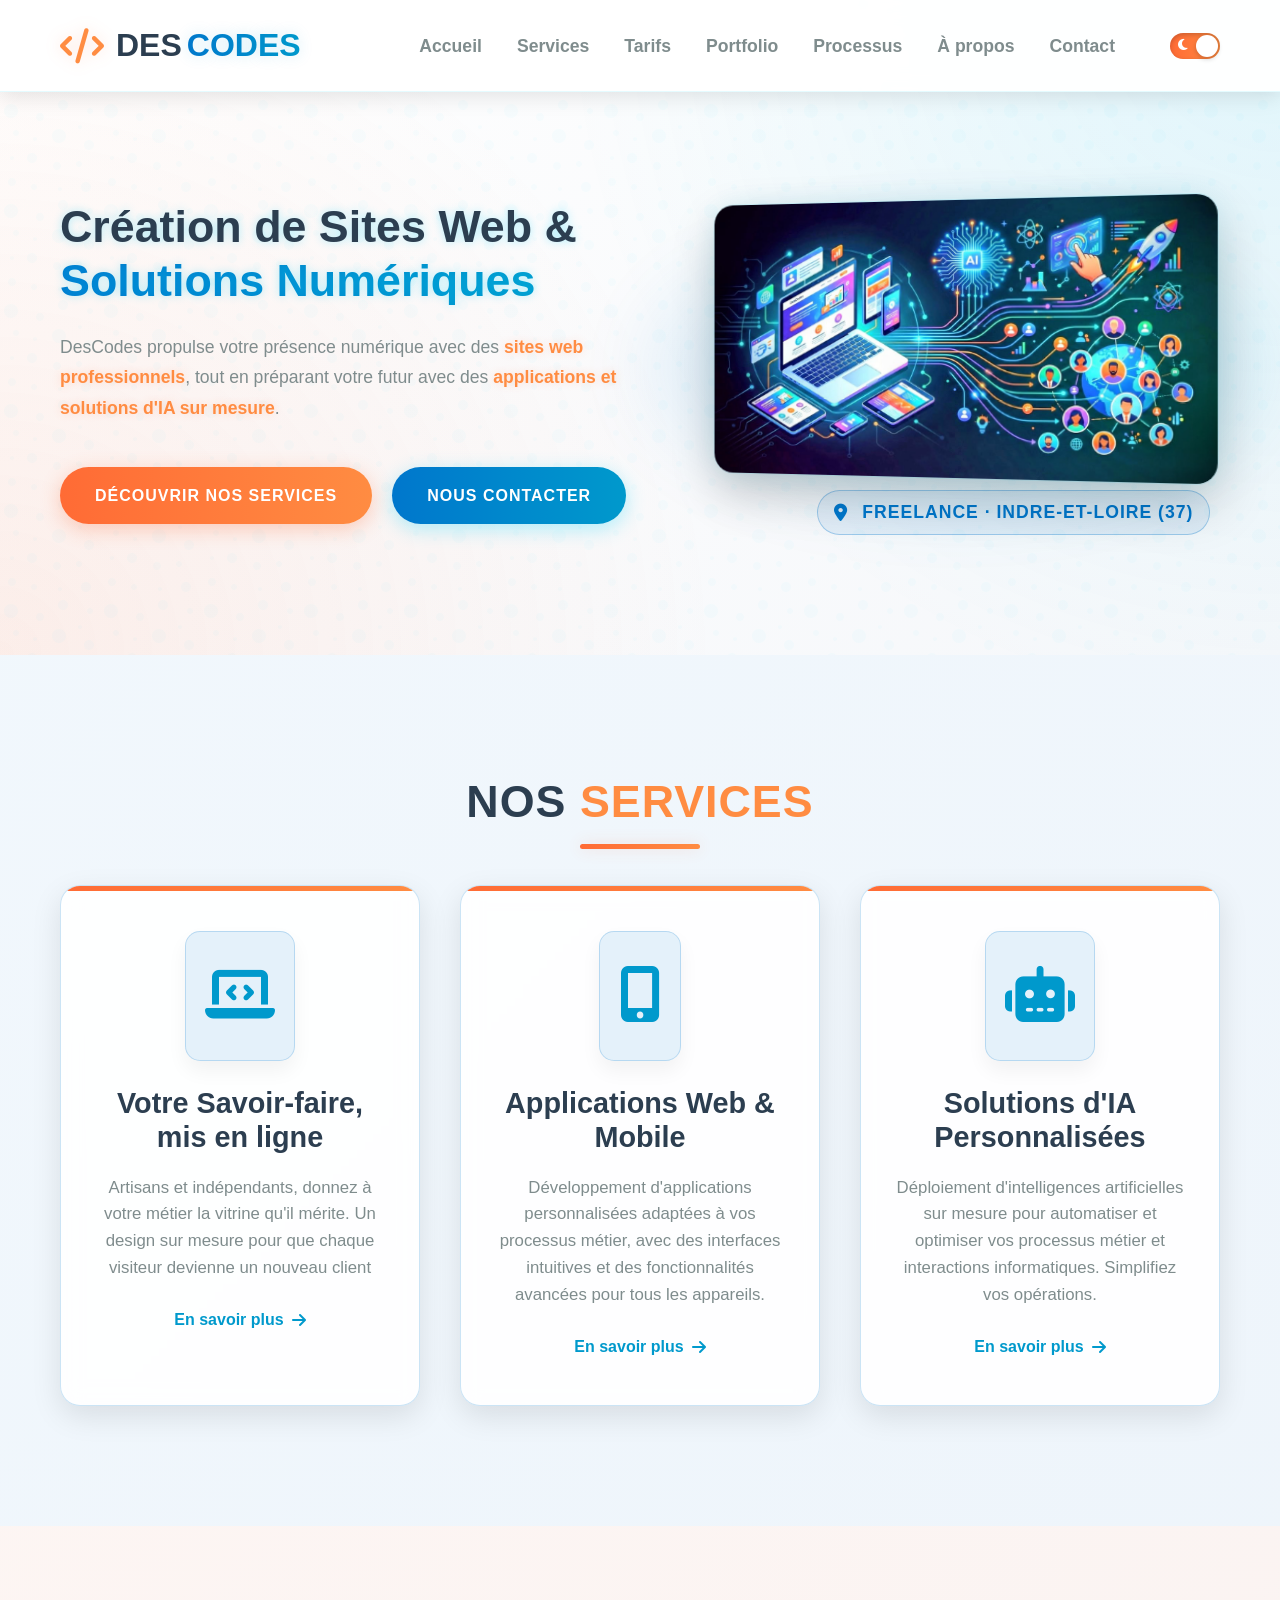
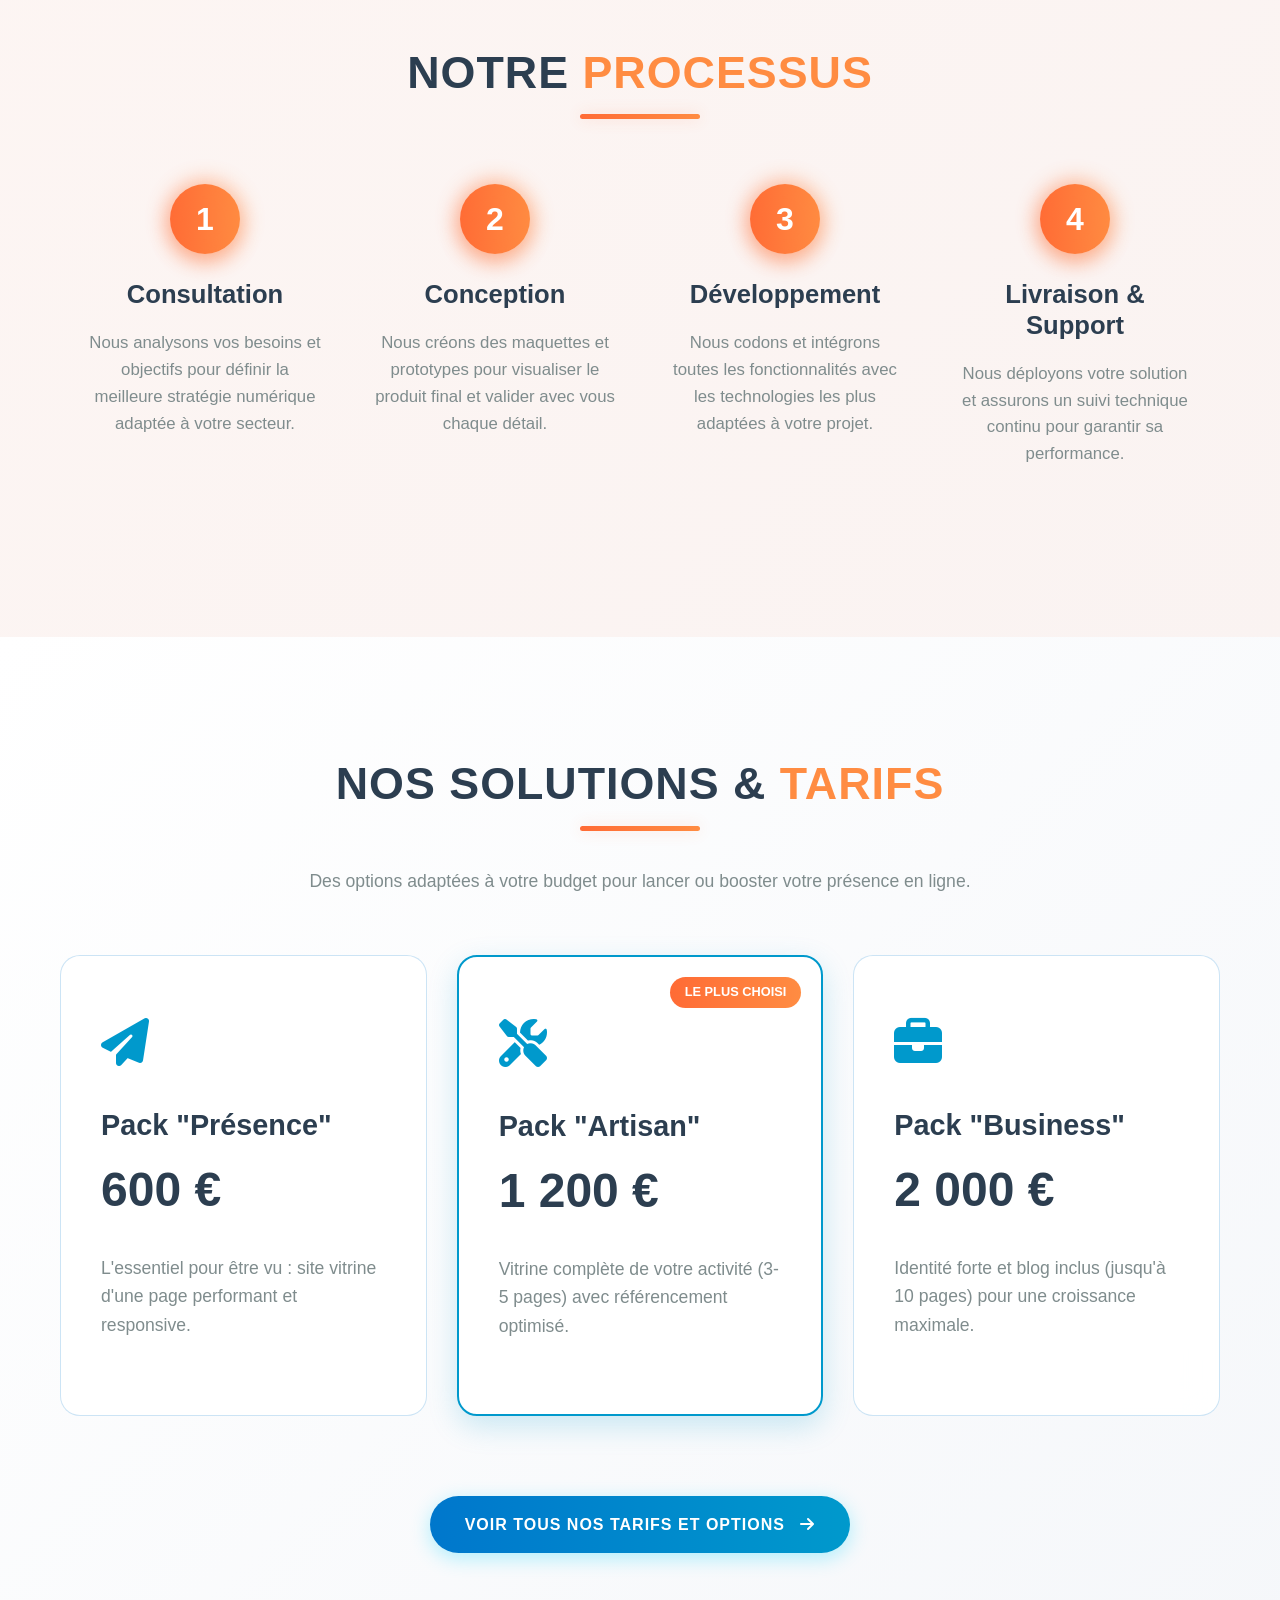
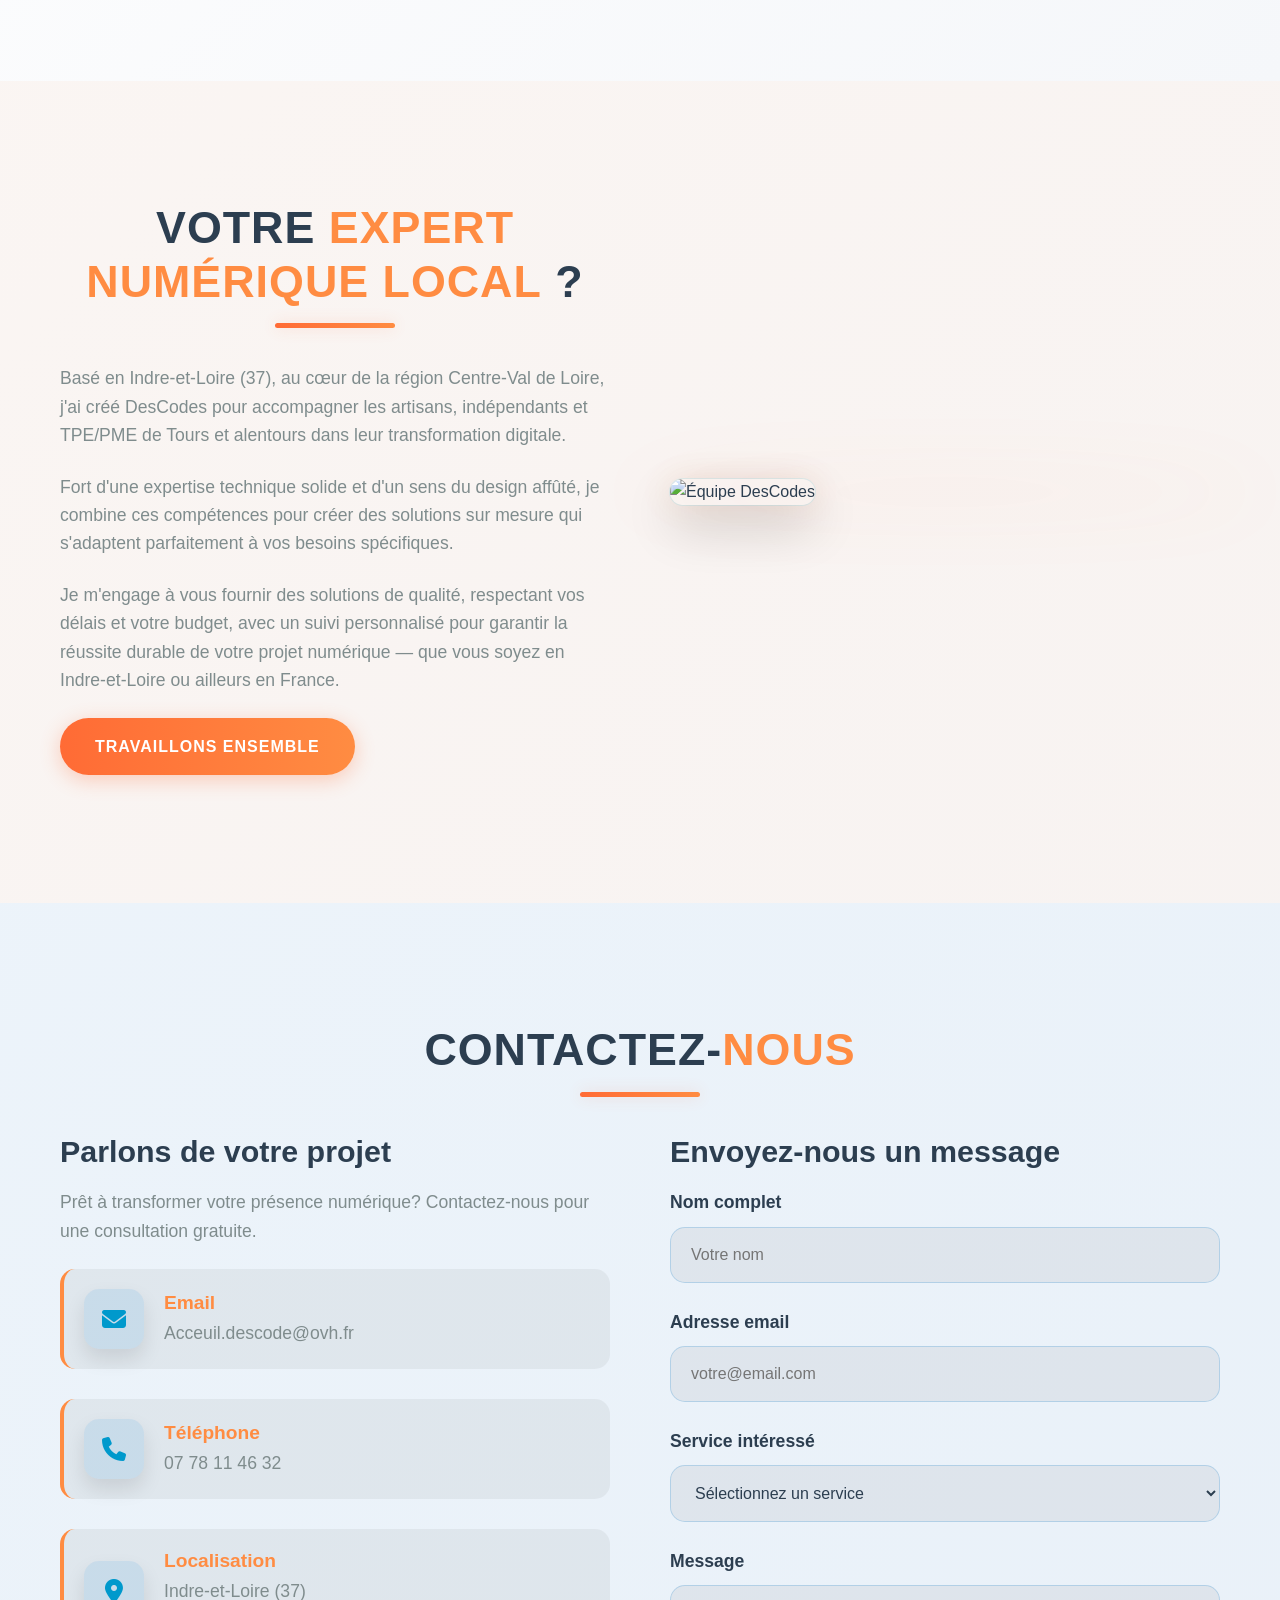
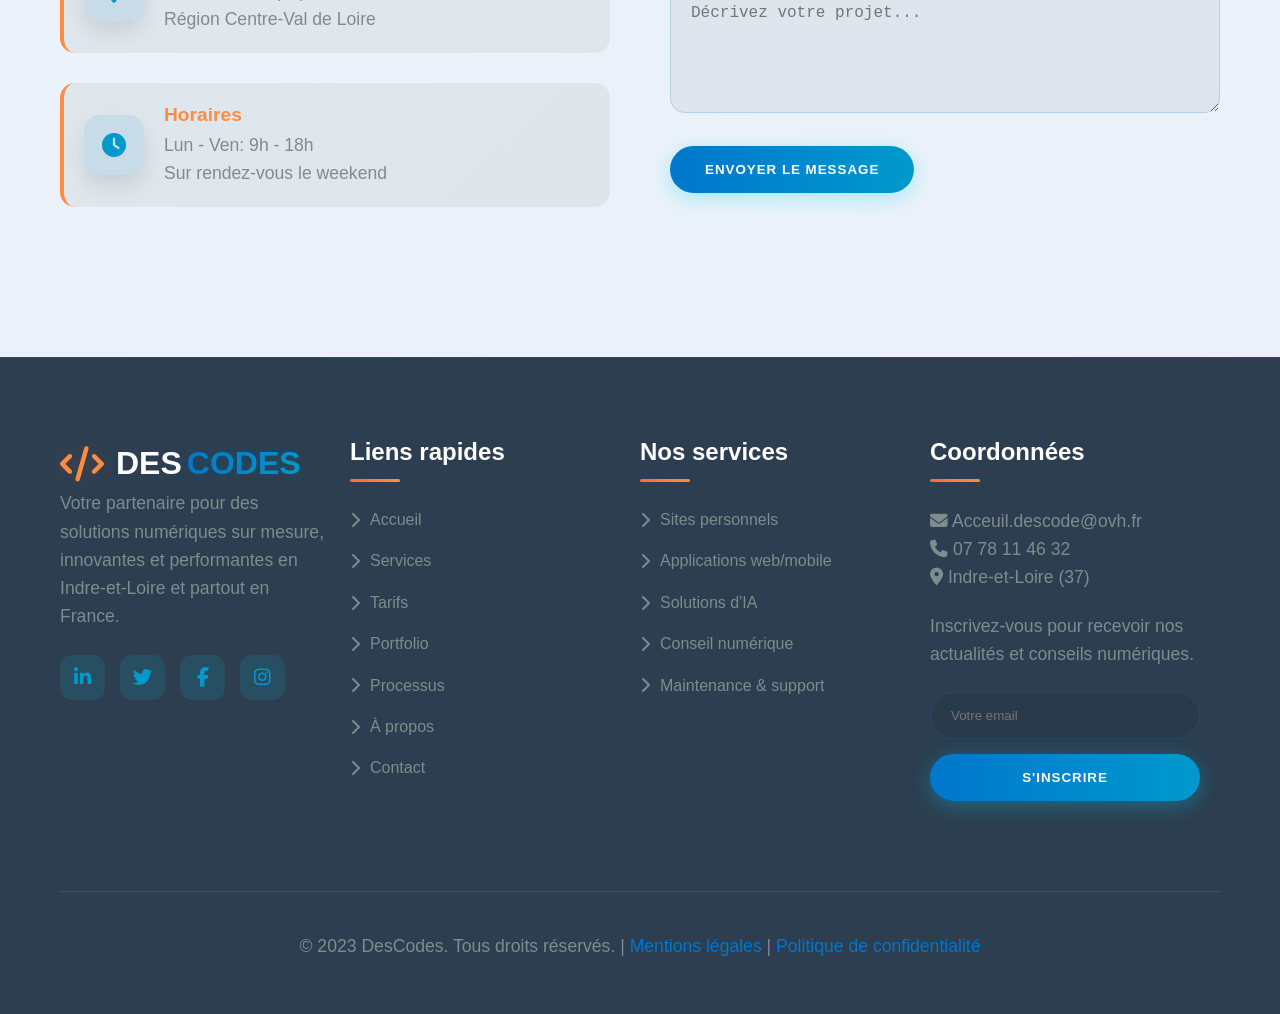
==== commit e8dce154: "modif  mise en  page acceuil" ====
--- a/index.html
+++ b/index.html
@@ -99,19 +99,19 @@
     <section class="hero" id="home">
         <div class="container hero-container">
             <div class="hero-content">
-                <p class="hero-geo"><i class="fas fa-map-marker-alt"></i>&nbsp;Freelance · Indre-et-Loire (37)</p>
                 <h1>Création de Sites Web &amp; <span>Solutions Numériques</span></h1>
                 <p>DesCodes propulse votre présence numérique avec des <span class="hero-highlight">sites web
                         professionnels</span>, tout en préparant votre futur avec des <span
                         class="hero-highlight">applications et solutions d'IA
                         sur mesure</span>.</p>
-                <div class="hero-buttons">
-                    <a href="#services" class="btn">Découvrir nos services</a>
-                    <a href="#contact" class="btn btn-neon">Nous contacter</a>
-                </div>
             </div>
             <div class="hero-visual">
                 <img src="media/hero.png" alt="DesCodes - Propulser le futur numérique">
+                <p class="hero-geo"><i class="fas fa-map-marker-alt"></i>&nbsp;Freelance · Indre-et-Loire (37)</p>
+            </div>
+            <div class="hero-buttons">
+                <a href="#services" class="btn">Découvrir nos services</a>
+                <a href="#contact" class="btn btn-neon">Nous contacter</a>
             </div>
         </div>
     </section>
--- a/css/style.css
+++ b/css/style.css
@@ -355,17 +355,20 @@
     display: inline-flex;
     align-items: center;
     gap: 8px;
-    font-size: 0.85rem;
+    font-size: 0.8rem;
     font-weight: 700;
     color: var(--neon-blue);
     background: rgba(0, 212, 255, 0.08);
     border: 1px solid rgba(0, 212, 255, 0.3);
     border-radius: 50px;
-    padding: 7px 20px;
-    margin-bottom: 22px;
+    padding: 6px 16px;
+    margin-top: 12px;
+    margin-bottom: 0;
+    margin-left: auto;
     letter-spacing: 1px;
     text-transform: uppercase;
     text-shadow: none;
+    align-self: flex-end;
 }
 
 [data-theme="light"] .hero-geo {
@@ -396,16 +399,21 @@
 }
 
 .hero-container {
-    display: flex;
-    align-items: center;
-    gap: 60px;
+    display: grid;
+    grid-template-columns: 50% 44%;
+    grid-template-rows: auto auto;
+    grid-template-areas:
+        "content visual"
+        "buttons visual";
+    column-gap: 60px;
+    row-gap: 32px;
+    align-items: start;
     position: relative;
     z-index: 1;
 }
 
 .hero-content {
-    flex: 0 0 50%;
-    max-width: 50%;
+    grid-area: content;
 }
 
 .hero h1 {
@@ -420,7 +428,7 @@
 
 .hero p {
     font-size: 1.1rem;
-    margin-bottom: 36px;
+    margin-bottom: 0;
     color: var(--text-light);
     line-height: 1.75;
 }
@@ -432,14 +440,17 @@
 }
 
 .hero-buttons {
+    grid-area: buttons;
     display: flex;
     gap: 20px;
     flex-wrap: wrap;
+    align-self: start;
 }
 
 .hero-visual {
-    flex: 0 0 44%;
-    max-width: 44%;
+    grid-area: visual;
+    display: flex;
+    flex-direction: column;
     position: relative;
 }
 
@@ -1019,22 +1030,43 @@
         font-size: 2.5rem;
     }
 
-    .hero-container,
+    .hero-container {
+        display: flex;
+        flex-direction: column;
+        align-items: center;
+    }
+
+    .hero-content {
+        order: 1;
+        text-align: center;
+        margin-bottom: 0;
+    }
+
+    .hero-visual {
+        order: 2;
+        max-width: 80%;
+        margin-top: 40px;
+    }
+
+    .hero-buttons {
+        order: 3;
+        justify-content: center;
+        margin-top: 32px;
+    }
+
+    .hero-geo {
+        margin-left: auto;
+    }
+
     .about-container {
         flex-direction: column;
     }
 
-    .hero-content,
     .about-content {
         margin-bottom: 70px;
         text-align: center;
     }
 
-    .hero-buttons {
-        justify-content: center;
-    }
-
-    .hero-visual,
     .about-visual {
         max-width: 80%;
     }
@@ -1088,7 +1120,6 @@
         font-size: 2rem;
     }
 
-    .hero-visual,
     .about-visual {
         max-width: 100%;
     }
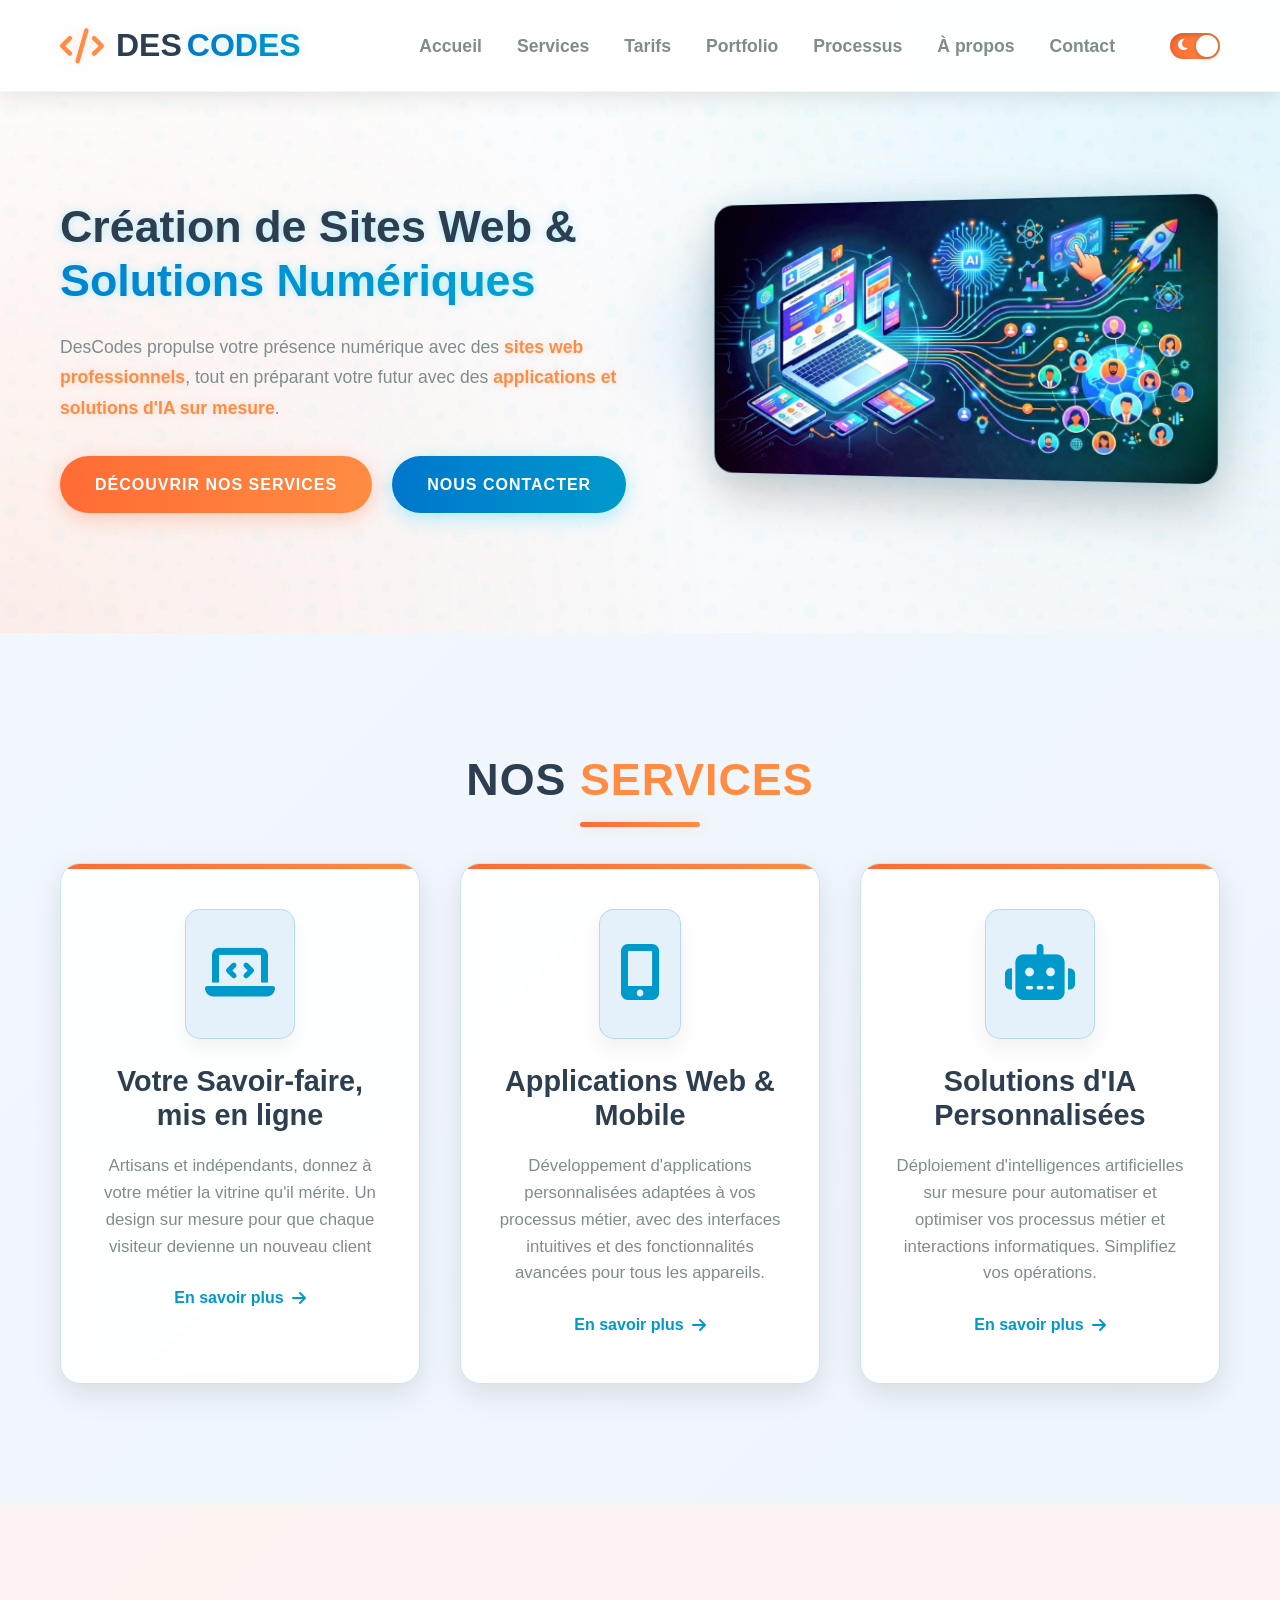
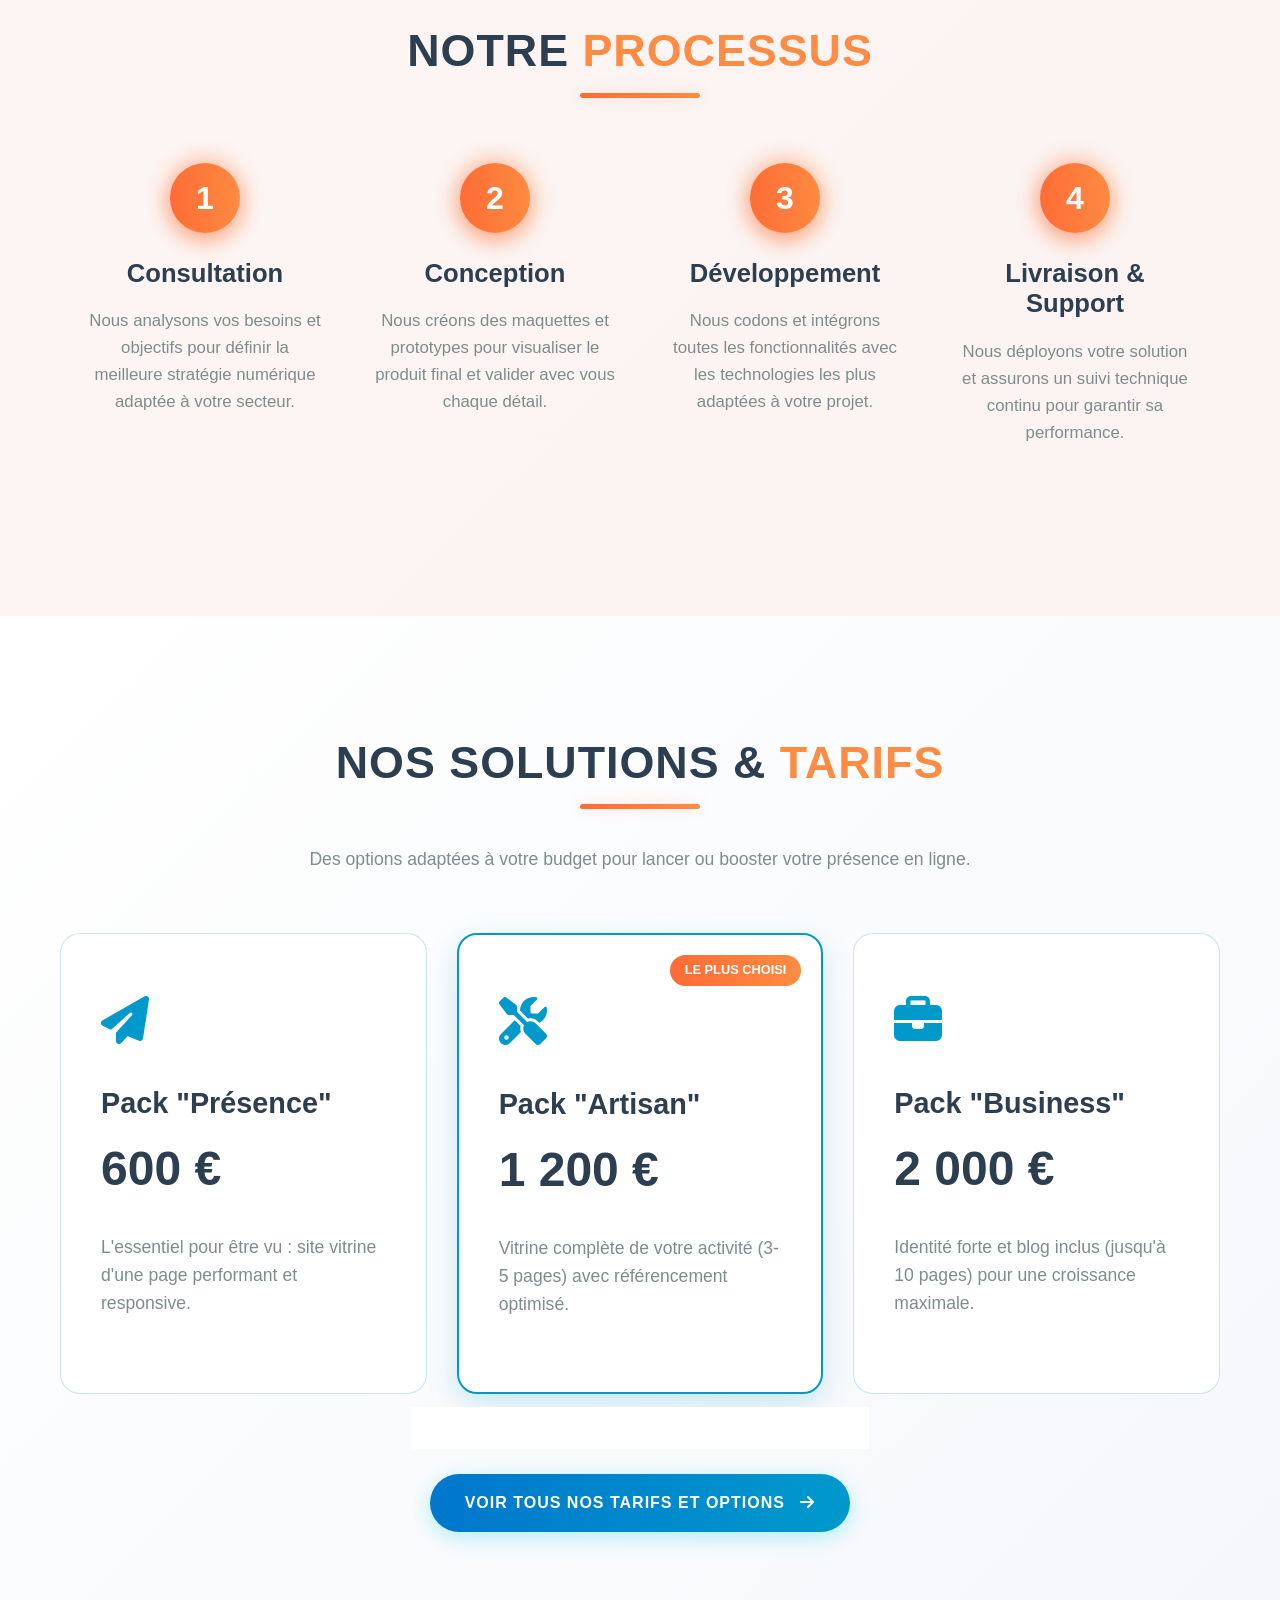
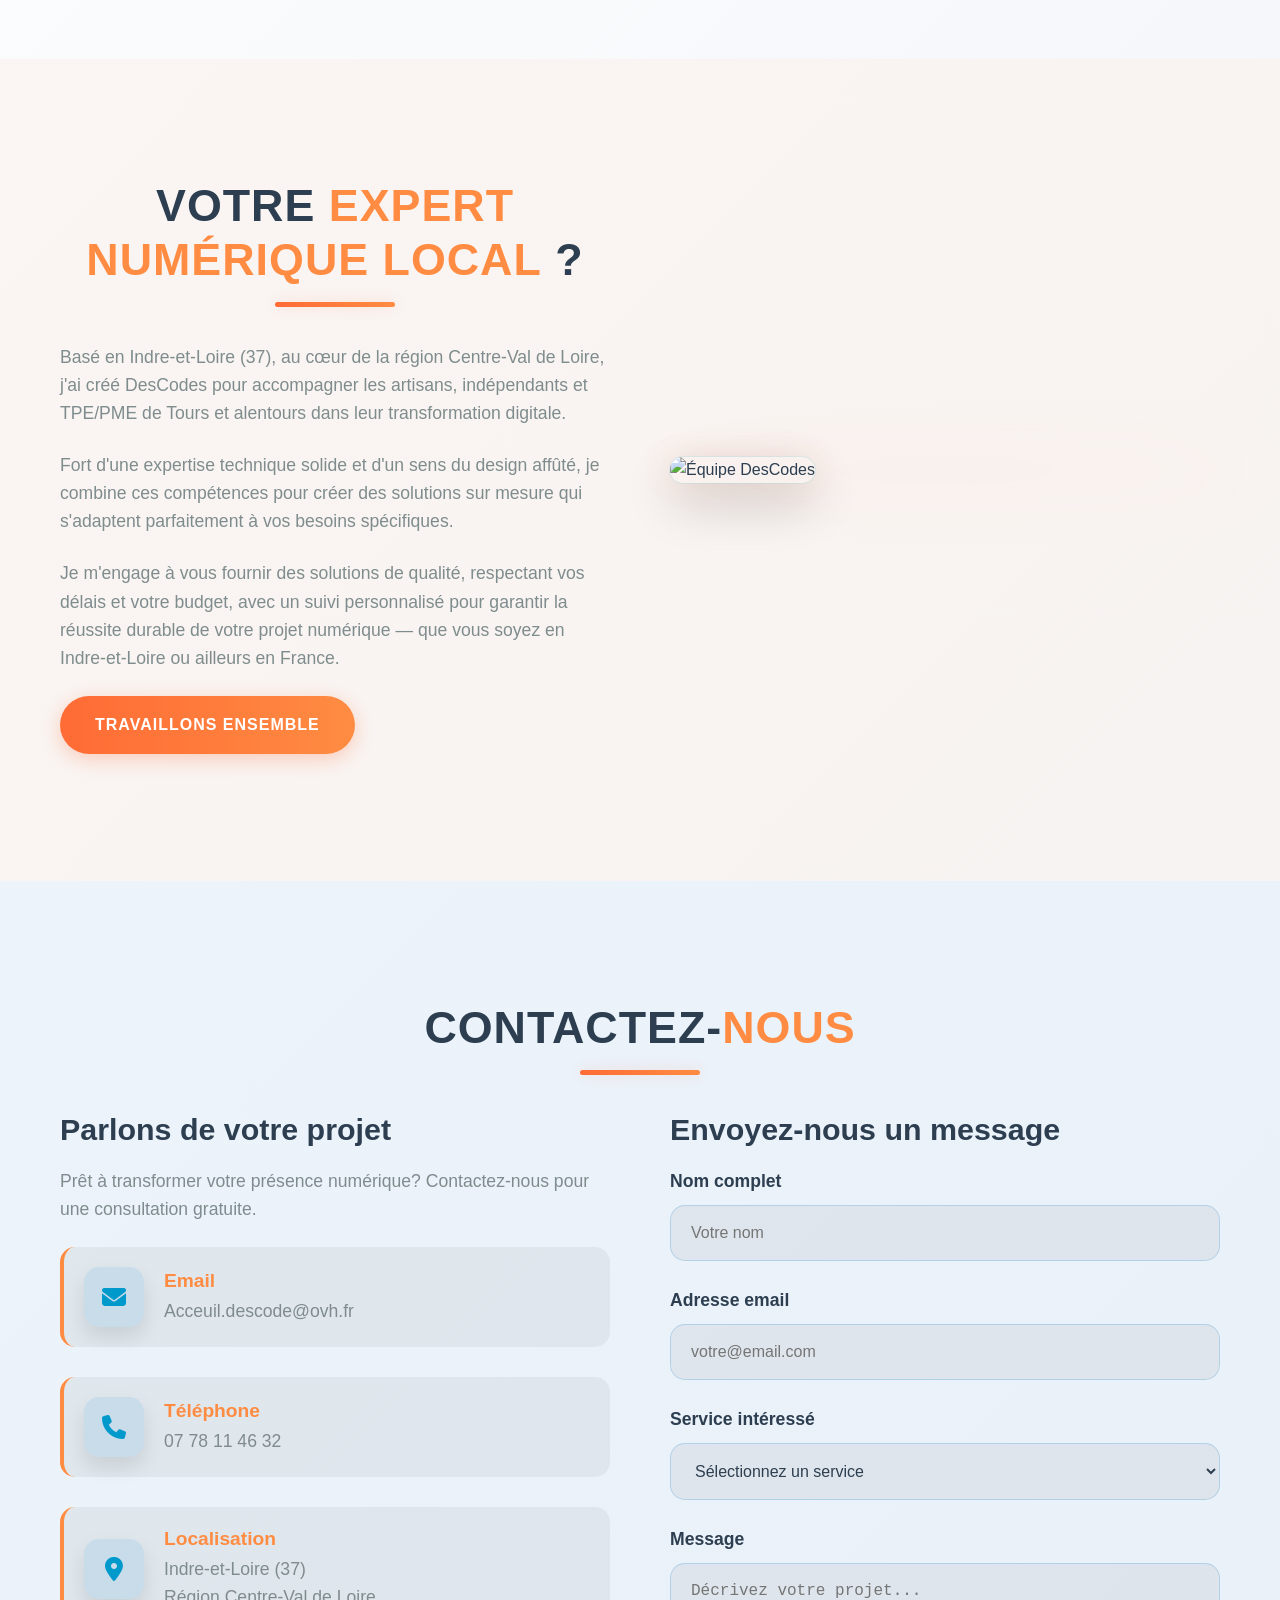
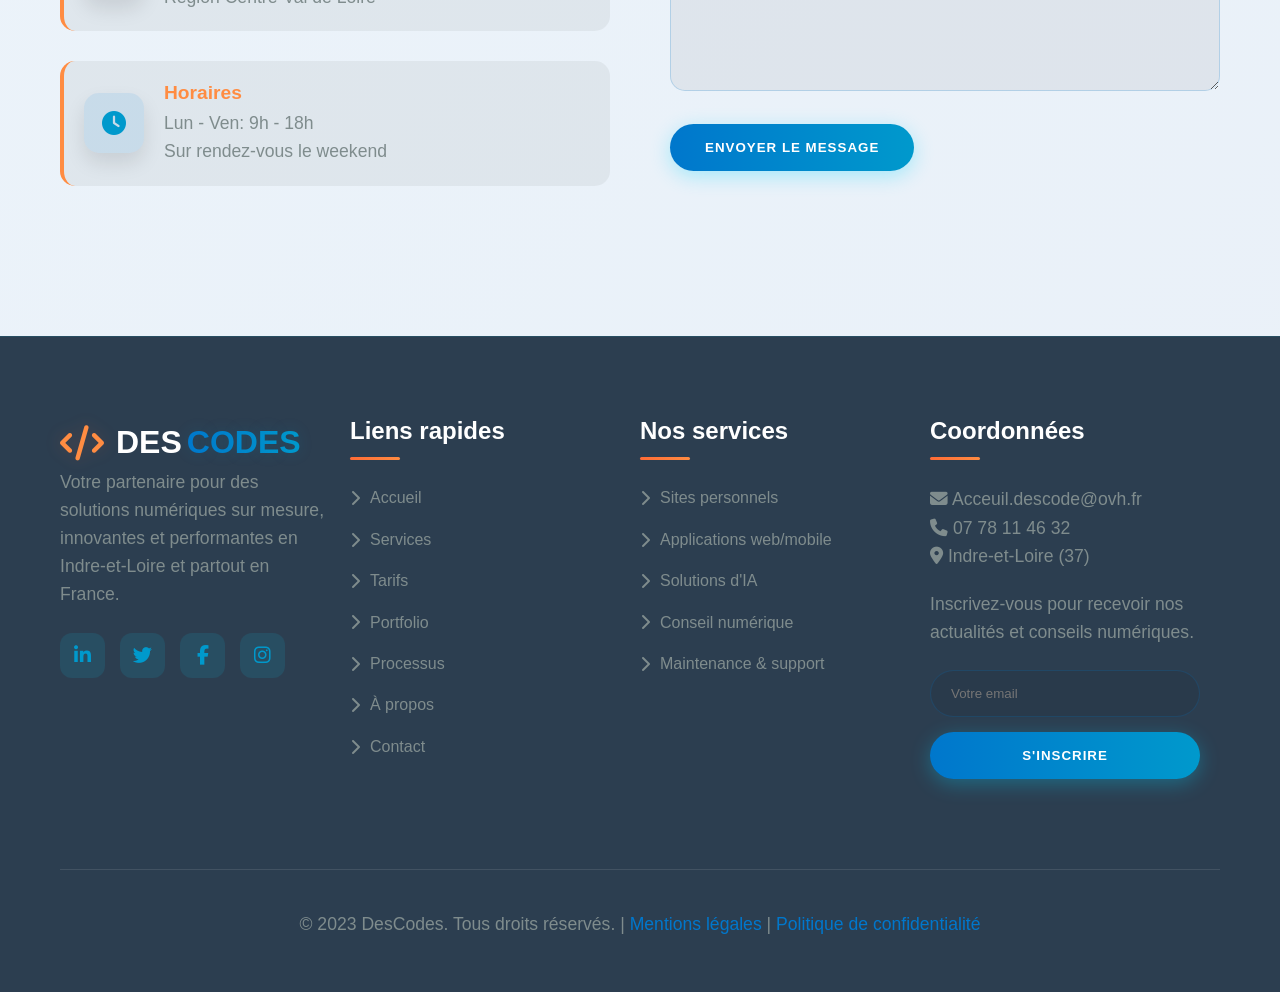
==== commit 32f119a5: "modif  SEO 07-03-26 10h22" ====
--- a/index.html
+++ b/index.html
@@ -10,6 +10,36 @@
     <link rel="icon" type="image/png" sizes="32x32" href="favicons/favicon-32x32.png">
     <link rel="icon" type="image/png" sizes="16x16" href="favicons/favicon-16x16.png">
     <link rel="manifest" href="favicons/site.webmanifest">
+    <!-- Données structurées Schema.org – SEO local Indre-et-Loire -->
+    <script type="application/ld+json">
+    {
+      "@context": "https://schema.org",
+      "@type": "LocalBusiness",
+      "name": "DesCodes",
+      "description": "Création de sites web professionnels et solutions numériques sur mesure pour artisans et TPE/PME en Indre-et-Loire.",
+      "url": "https://descodes.fr",
+      "telephone": "",
+      "address": {
+        "@type": "PostalAddress",
+        "addressLocality": "Tours",
+        "addressRegion": "Indre-et-Loire",
+        "postalCode": "37",
+        "addressCountry": "FR"
+      },
+      "geo": {
+        "@type": "GeoCoordinates",
+        "latitude": "47.3941",
+        "longitude": "0.6848"
+      },
+      "areaServed": [
+        { "@type": "AdministrativeArea", "name": "Indre-et-Loire" },
+        { "@type": "AdministrativeArea", "name": "Centre-Val de Loire" },
+        { "@type": "Country", "name": "France" }
+      ],
+      "priceRange": "€€",
+      "serviceType": ["Création de site web", "Développement web", "Solutions IA", "Applications web"]
+    }
+    </script>
     <link rel="stylesheet" href="https://cdnjs.cloudflare.com/ajax/libs/font-awesome/6.4.0/css/all.min.css">
     <link rel="stylesheet" href="css/style.css">
     <script>
@@ -107,7 +137,6 @@
             </div>
             <div class="hero-visual">
                 <img src="media/hero.png" alt="DesCodes - Propulser le futur numérique">
-                <p class="hero-geo"><i class="fas fa-map-marker-alt"></i>&nbsp;Freelance · Indre-et-Loire (37)</p>
             </div>
             <div class="hero-buttons">
                 <a href="#services" class="btn">Découvrir nos services</a>
